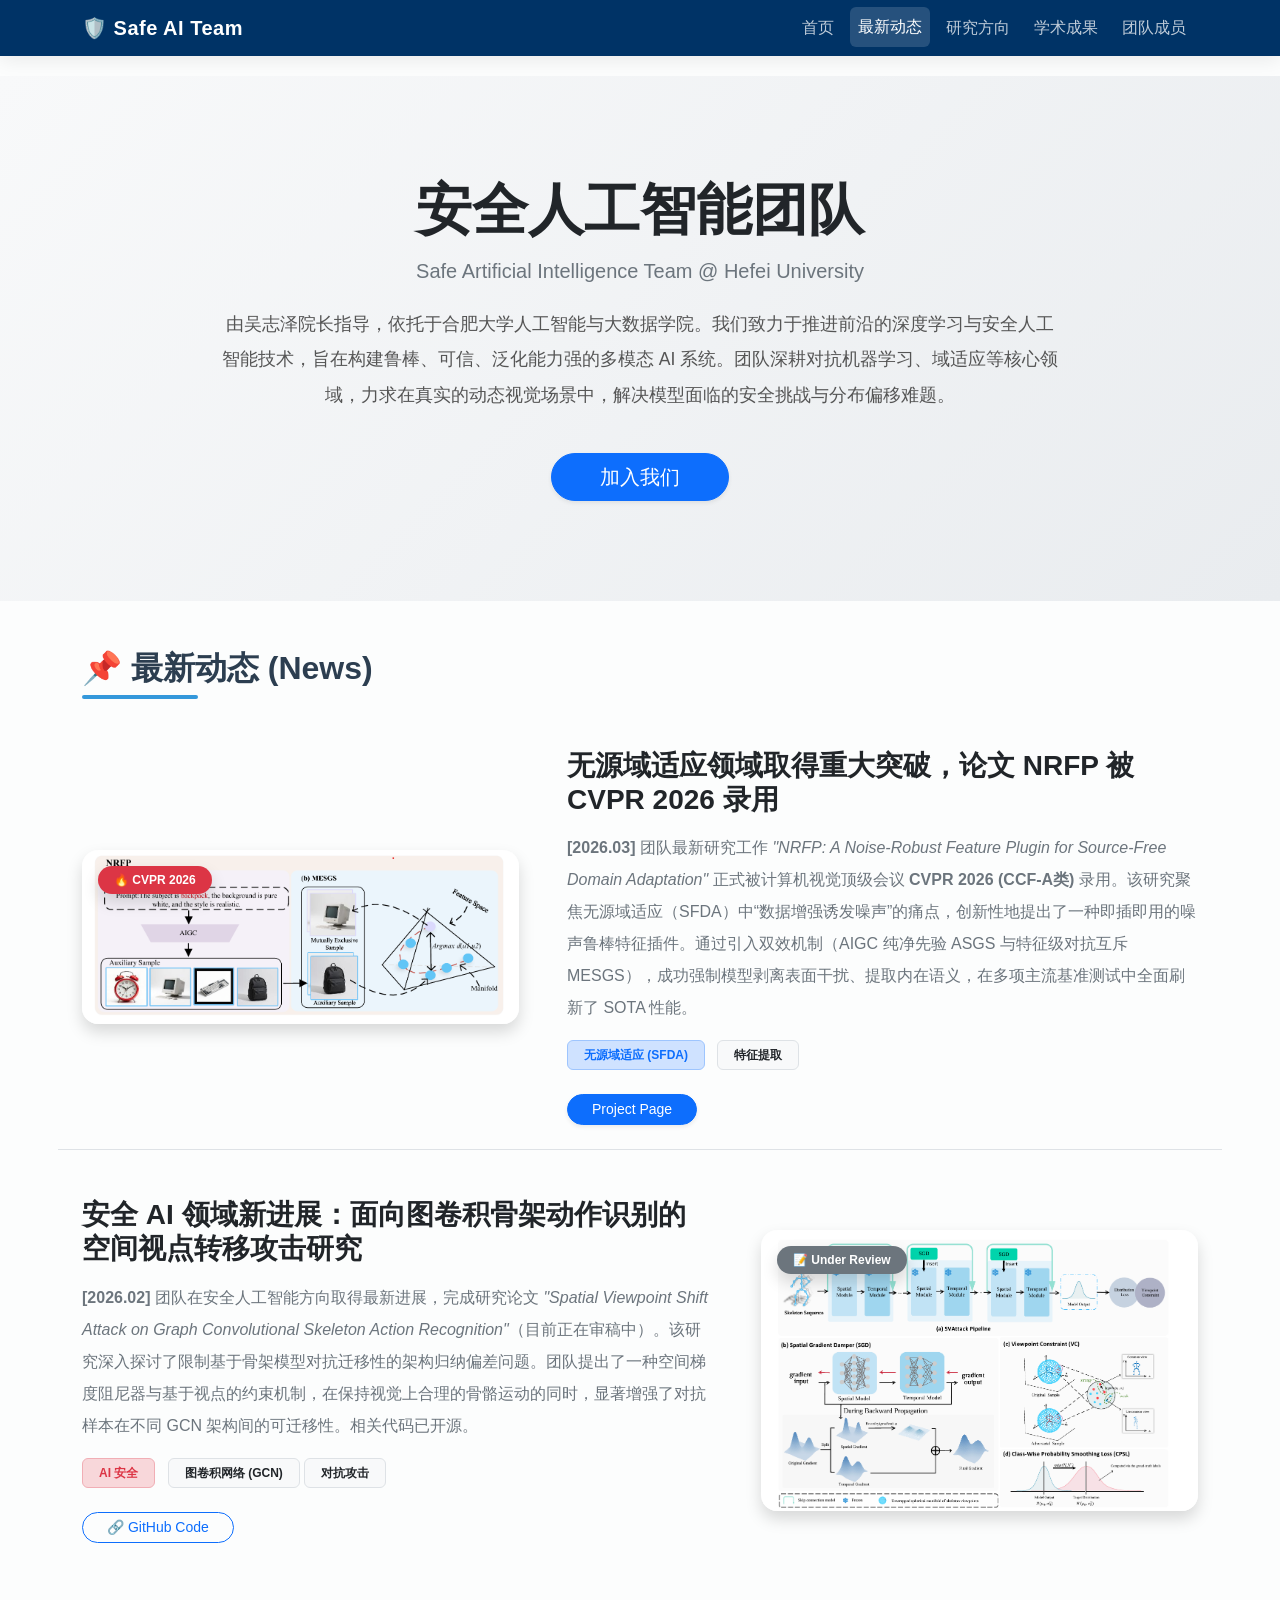
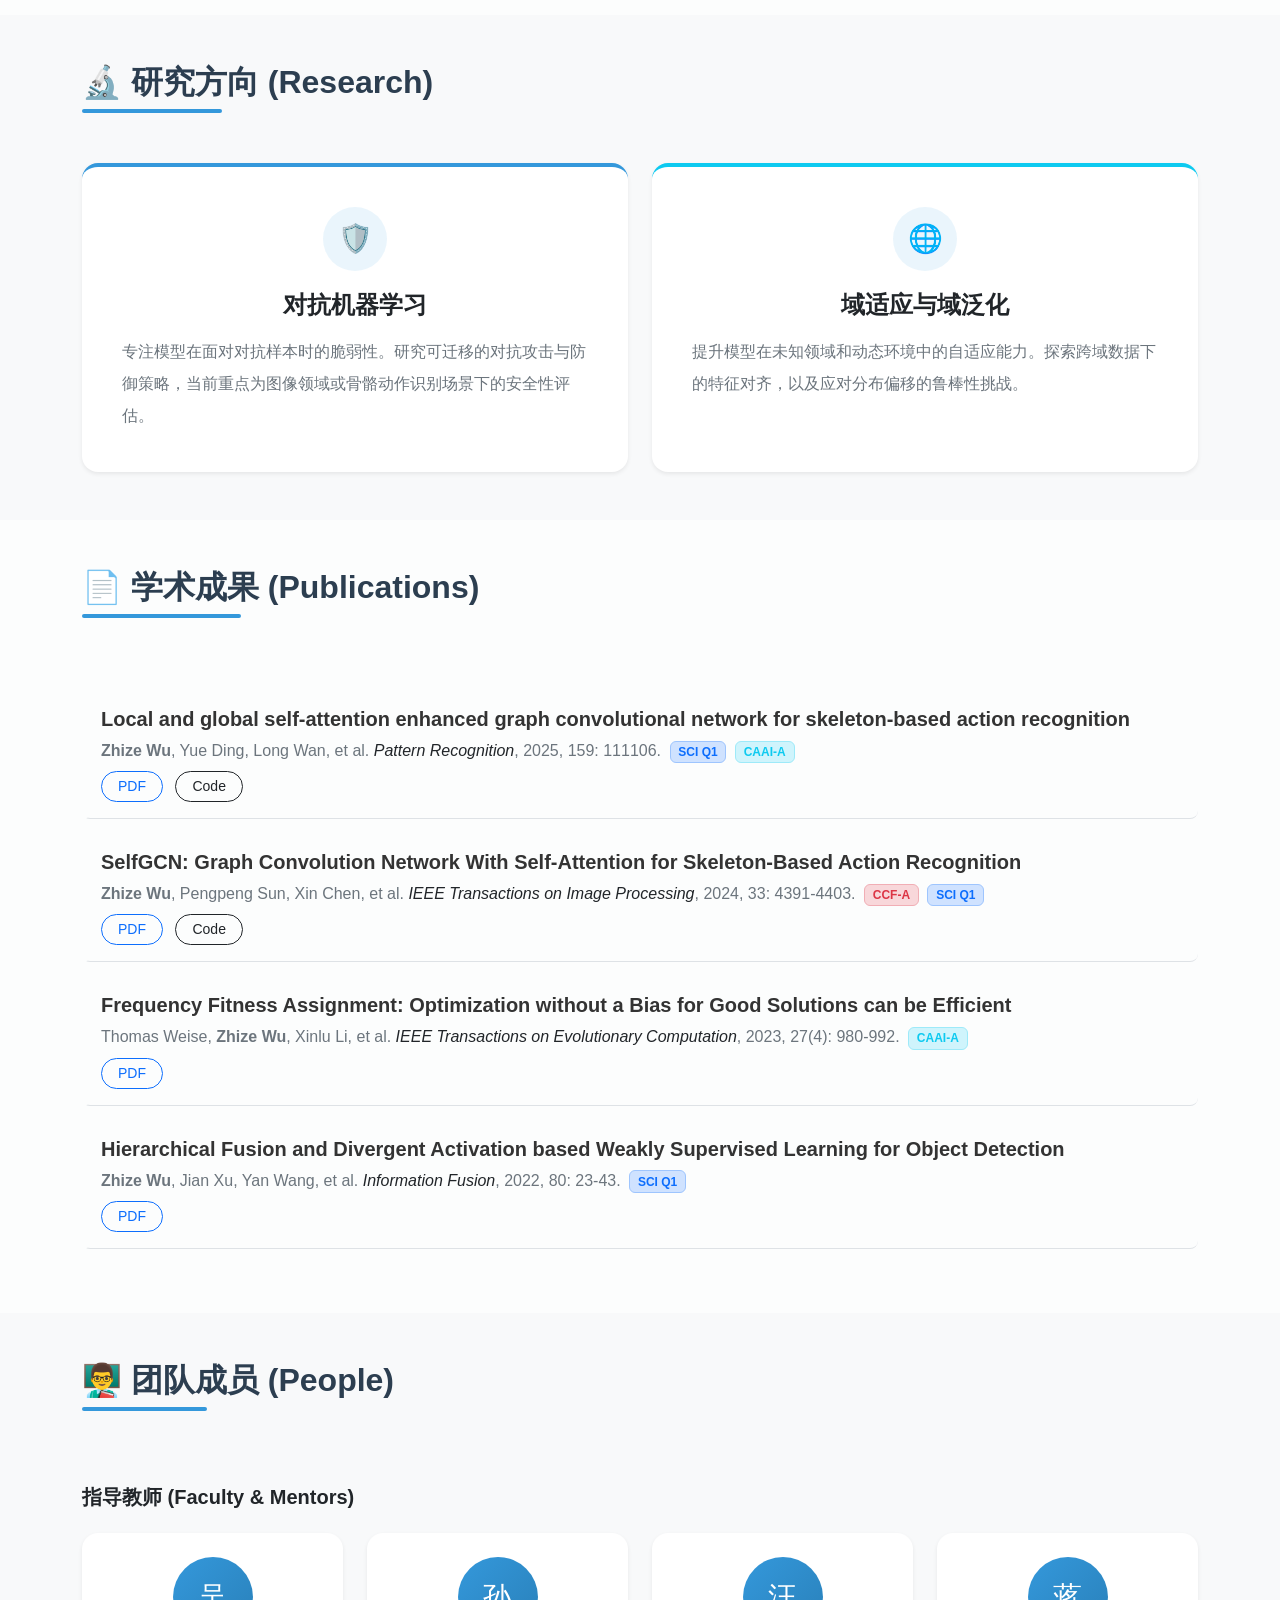
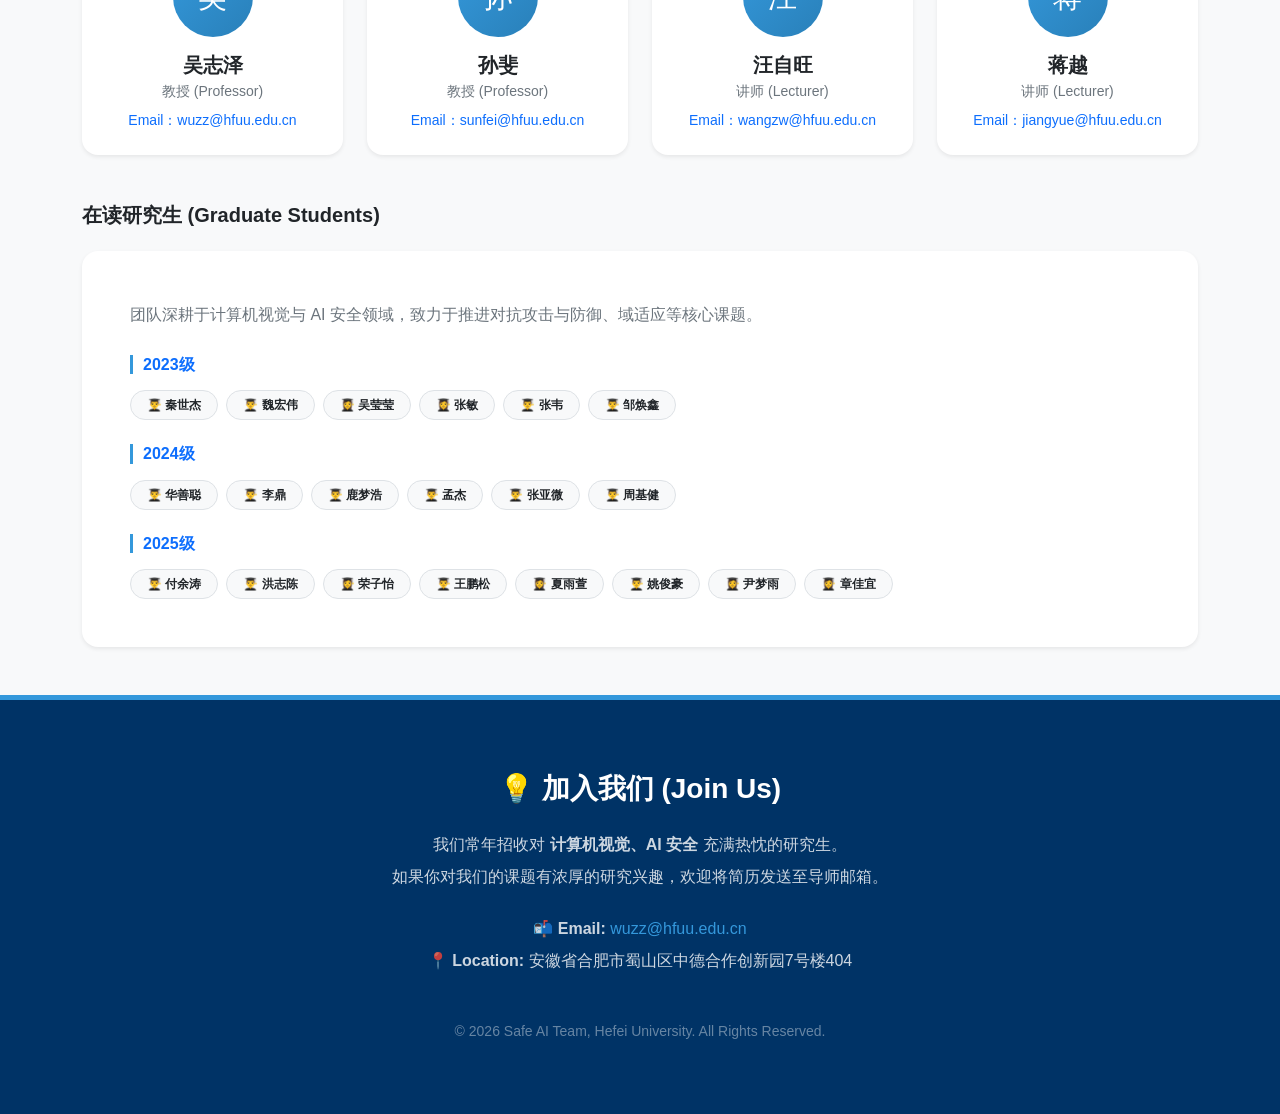
==== index.html @ c1af2c8a "Update index.html" ====
<!DOCTYPE html>
<html lang="zh-CN">
<head>
    <meta charset="UTF-8">
    <meta name="viewport" content="width=device-width, initial-scale=1.0, maximum-scale=1.0, user-scalable=no">
    <title>Safe AI Team | 安全人工智能团队</title>
    <link href="https://cdn.jsdelivr.net/npm/bootstrap@5.3.0/dist/css/bootstrap.min.css" rel="stylesheet">
    
    <style>
        /* 基础与平滑滚动 */
        html { scroll-behavior: smooth; }
        body {
            font-family: -apple-system, BlinkMacSystemFont, "Segoe UI", Roboto, "Helvetica Neue", Arial, sans-serif;
            color: #333;
            padding-top: 76px;
            background-color: #fcfdfd;
            overflow-x: hidden;
        }

        /* 统一学术蓝 */
        :root { --academic-blue: #003366; --accent-blue: #3498db; }

        /* 1. 丝滑导航栏 */
        .navbar {
            background-color: var(--academic-blue);
            box-shadow: 0 4px 20px rgba(0, 0, 0, 0.08);
            transition: all 0.4s ease;
        }
        .navbar-brand { font-weight: 700; letter-spacing: 0.5px; color: #fff !important; }
        .nav-link {
            color: rgba(255, 255, 255, 0.75) !important;
            font-weight: 500;
            margin: 0 4px;
            border-radius: 6px;
            transition: all 0.3s ease;
        }
        .nav-link:hover, .nav-link.active {
            color: #fff !important;
            background-color: rgba(255, 255, 255, 0.15);
            transform: translateY(-1px);
        }

        /* 2. 巨幕区 (Hero) - 增加微渐变 */
        .hero-section {
            background: linear-gradient(135deg, #f8f9fa 0%, #e9ecef 100%);
            padding: 100px 0;
            position: relative;
        }
        .hero-section p { font-size: 1.1rem; color: #555; }

        /* 3. 标题与通用修饰 */
        .section-title {
            font-weight: 700;
            color: #2c3e50;
            position: relative;
            padding-bottom: 12px;
            margin-bottom: 50px;
            display: inline-block;
        }
        .section-title::after {
            content: '';
            position: absolute;
            left: 0; bottom: 0;
            width: 40%; height: 4px;
            background-color: var(--accent-blue);
            border-radius: 2px;
        }

        /* 4. 卡片悬停特效 (玻璃拟物化阴影) */
        .card {
            border: none;
            border-radius: 16px;
            transition: all 0.4s cubic-bezier(0.165, 0.84, 0.44, 1);
            background: #fff;
        }
        .card:hover {
            transform: translateY(-8px);
            box-shadow: 0 20px 40px rgba(0, 0, 0, 0.08) !important;
        }
        .icon-box {
            width: 64px; height: 64px;
            background: rgba(52, 152, 219, 0.1);
            color: var(--accent-blue);
            border-radius: 50%;
            display: flex; align-items: center; justify-content: center;
            font-size: 28px;
            margin: 0 auto 20px;
        }

        /* 5. 论文列表交互 */
        .pub-item {
            padding: 15px;
            border-radius: 8px;
            border-left: 4px solid transparent;
            transition: all 0.3s ease;
        }
        .pub-item:hover {
            background-color: rgba(52, 152, 219, 0.04);
            border-left: 4px solid var(--accent-blue);
            box-shadow: 0 4px 12px rgba(0,0,0,0.02);
            transform: translateX(5px);
        }

        /* 6. 页脚优化 */
        footer {
            background-color: var(--academic-blue);
            color: rgba(255, 255, 255, 0.8);
            border-top: 5px solid var(--accent-blue);
        }
        footer a { color: var(--accent-blue); transition: color 0.3s; text-decoration: none; }
        footer a:hover { color: #fff; text-decoration: underline; }
        footer h3 { color: #fff; font-weight: 600; }

        /* 7. 🚀 进场浮现动画 (大厂高级感来源) */
        .reveal-up {
            opacity: 0;
            transform: translateY(40px);
            transition: opacity 0.8s ease-out, transform 0.8s ease-out;
        }
        .reveal-up.active {
            opacity: 1;
            transform: translateY(0);
        }

        /* 移动端特殊适配 */
        @media (max-width: 768px) {
            .hero-section { padding: 60px 0; }
            .hero-section p { width: 95% !important; text-align: left !important; }
            .pub-item:hover { transform: none; } /* 手机端取消平移以免误触 */
        }
    </style>
</head>
<body data-bs-spy="scroll" data-bs-target="#mainNav" data-bs-offset="90">

    <nav class="navbar navbar-expand-lg fixed-top navbar-dark" id="mainNav">
        <div class="container">
            <a class="navbar-brand" href="#page-top">🛡️ Safe AI Team</a>
            <button class="navbar-toggler border-0 shadow-none" type="button" data-bs-toggle="collapse" data-bs-target="#navbarResponsive">
                <span class="navbar-toggler-icon"></span>
            </button>
            <div class="collapse navbar-collapse" id="navbarResponsive">
                <ul class="navbar-nav ms-auto py-3 py-lg-0">
                    <li class="nav-item"><a class="nav-link" href="#page-top">首页</a></li>
                    <li class="nav-item"><a class="nav-link" href="#news">最新动态</a></li>
                    <li class="nav-item"><a class="nav-link" href="#research">研究方向</a></li>
                    <li class="nav-item"><a class="nav-link" href="#publications">学术成果</a></li>
                    <li class="nav-item"><a class="nav-link" href="#team">团队成员</a></li>
                </ul>
            </div>
        </div>
    </nav>

<header id="page-top" class="hero-section text-center reveal-up">
        <div class="container">
            <h1 class="display-4 fw-bold text-dark">安全人工智能团队</h1>
            <h2 class="h5 text-secondary mt-3 mb-4 fw-light">Safe Artificial Intelligence Team @ Hefei University</h2>
            <p class="w-75 mx-auto lh-lg text-start text-md-center">
                由吴志泽院长指导，依托于合肥大学人工智能与大数据学院。我们致力于推进前沿的深度学习与安全人工智能技术，旨在构建鲁棒、可信、泛化能力强的多模态 AI 系统。团队深耕对抗机器学习、域适应等核心领域，力求在真实的动态视觉场景中，解决模型面临的安全挑战与分布偏移难题。
            </p>
            <a href="#join" class="btn btn-primary btn-lg mt-4 shadow-sm px-5 rounded-pill">加入我们</a>
        </div>
    </header>

  <section id="news" class="container py-5 reveal-up">
        <h2 class="section-title">📌 最新动态 (News)</h2>
        
        <div class="row g-5 align-items-center mb-5 pb-4 border-bottom">
            <div class="col-md-5">
                <div class="position-relative">
                    <img src="assets/images/nrfp-framework.png" alt="NRFP Framework" class="img-fluid rounded-4 shadow">
                    <div class="position-absolute top-0 start-0 m-3">
                        <span class="badge bg-danger shadow px-3 py-2 rounded-pill">🔥 CVPR 2026</span>
                    </div>
                </div>
            </div>
            <div class="col-md-7">
                <h3 class="fw-bold text-dark mb-3">无源域适应领域取得重大突破，论文 NRFP 被 CVPR 2026 录用</h3>
                <p class="text-secondary lh-lg text-start">
                    <strong>[2026.03]</strong> 团队最新研究工作 <i>"NRFP: A Noise-Robust Feature Plugin for Source-Free Domain Adaptation"</i> 正式被计算机视觉顶级会议 <strong>CVPR 2026 (CCF-A类)</strong> 录用。该研究聚焦无源域适应（SFDA）中“数据增强诱发噪声”的痛点，创新性地提出了一种即插即用的噪声鲁棒特征插件。通过引入双效机制（AIGC 纯净先验 ASGS 与特征级对抗互斥 MESGS），成功强制模型剥离表面干扰、提取内在语义，在多项主流基准测试中全面刷新了 SOTA 性能。
                </p>
                <div class="mt-3">
                    <span class="badge bg-primary-subtle text-primary border border-primary-subtle p-2 px-3 me-2">无源域适应 (SFDA)</span>
                    <span class="badge bg-light text-dark border p-2 px-3">特征提取</span>
                </div>
                <div class="mt-4">
                    <a href="#" class="btn btn-sm btn-primary rounded-pill px-4 me-2 shadow-sm">Project Page</a>
                </div>
            </div>
        </div>

        <div class="row g-5 align-items-center flex-md-row-reverse mb-4">
            <div class="col-md-5">
                <div class="position-relative">
                    <img src="assets/images/skeleton-attack.png" alt="SVAttack Framework" class="img-fluid rounded-4 shadow">
                    <div class="position-absolute top-0 start-0 m-3">
                        <span class="badge bg-secondary shadow px-3 py-2 rounded-pill">📝 Under Review</span>
                    </div>
                </div>
            </div>
            <div class="col-md-7">
                <h3 class="fw-bold text-dark mb-3">安全 AI 领域新进展：面向图卷积骨架动作识别的空间视点转移攻击研究</h3>
                <p class="text-secondary lh-lg text-start">
                    <strong>[2026.02]</strong> 团队在安全人工智能方向取得最新进展，完成研究论文 <i>"Spatial Viewpoint Shift Attack on Graph Convolutional Skeleton Action Recognition"</i>（目前正在审稿中）。该研究深入探讨了限制基于骨架模型对抗迁移性的架构归纳偏差问题。团队提出了一种空间梯度阻尼器与基于视点的约束机制，在保持视觉上合理的骨骼运动的同时，显著增强了对抗样本在不同 GCN 架构间的可迁移性。相关代码已开源。
                </p>
                <div class="mt-3">
                    <span class="badge bg-danger-subtle text-danger border border-danger-subtle p-2 px-3 me-2">AI 安全</span>
                    <span class="badge bg-light text-dark border p-2 px-3">图卷积网络 (GCN)</span>
                    <span class="badge bg-light text-dark border p-2 px-3">对抗攻击</span>
                </div>
                <div class="mt-4">
                    <a href="https://github.com/MilkyWay123123/SVAttack" target="_blank" class="btn btn-sm btn-outline-primary rounded-pill px-4">🔗 GitHub Code</a>
                </div>
            </div>
        </div>
    </section>
    </section>

    <section id="research" class="py-5 bg-light">
        <div class="container reveal-up">
            <h2 class="section-title">🔬 研究方向 (Research)</h2>
            <div class="row g-4 justify-content-center">
                <div class="col-md-6">
                    <div class="card p-4 h-100 shadow-sm" style="border-top: 4px solid #3498db;">
                        <div class="card-body text-center">
                            <div class="icon-box">🛡️</div>
                            <h4 class="card-title fw-bold text-dark mb-3">对抗机器学习</h4>
                            <p class="card-text text-secondary lh-lg text-start">
                                专注模型在面对对抗样本时的脆弱性。研究可迁移的对抗攻击与防御策略，当前重点为图像领域或骨骼动作识别场景下的安全性评估。
                            </p>
                        </div>
                    </div>
                </div>
                <div class="col-md-6">
                    <div class="card p-4 h-100 shadow-sm" style="border-top: 4px solid #0dcaf0;">
                        <div class="card-body text-center">
                            <div class="icon-box">🌐</div>
                            <h4 class="card-title fw-bold text-dark mb-3">域适应与域泛化</h4>
                            <p class="card-text text-secondary lh-lg text-start">
                                提升模型在未知领域和动态环境中的自适应能力。探索跨域数据下的特征对齐，以及应对分布偏移的鲁棒性挑战。
                            </p>
                        </div>
                    </div>
                </div>
            </div>
        </div>
    </section>

    <section id="publications" class="container py-5 reveal-up">
        <h2 class="section-title">📄 学术成果 (Publications)</h2>
        <div class="mt-4 publication-list">
            
            <div class="pub-item mb-3 border-bottom pb-3">
                <h5 class="fw-bold mb-2">Local and global self-attention enhanced graph convolutional network for skeleton-based action recognition</h5>
                <p class="mb-2 text-secondary">
                    <strong>Zhize Wu</strong>, Yue Ding, Long Wan, et al. 
                    <span class="text-dark"><i>Pattern Recognition</i></span>, 2025, 159: 111106. 
                    <span class="badge bg-primary-subtle text-primary border border-primary-subtle ms-1">SCI Q1</span>
                    <span class="badge bg-info-subtle text-info border border-info-subtle ms-1">CAAI-A</span>
                </p>
                <div class="pub-links">
                    <a href="#" class="btn btn-sm btn-outline-primary rounded-pill px-3 py-1 me-2">PDF</a>
                    <a href="#" class="btn btn-sm btn-outline-dark rounded-pill px-3 py-1">Code</a>
                </div>
            </div>

            <div class="pub-item mb-3 border-bottom pb-3">
                <h5 class="fw-bold mb-2">SelfGCN: Graph Convolution Network With Self-Attention for Skeleton-Based Action Recognition</h5>
                <p class="mb-2 text-secondary">
                    <strong>Zhize Wu</strong>, Pengpeng Sun, Xin Chen, et al. 
                    <span class="text-dark"><i>IEEE Transactions on Image Processing</i></span>, 2024, 33: 4391-4403. 
                    <span class="badge bg-danger-subtle text-danger border border-danger-subtle ms-1">CCF-A</span>
                    <span class="badge bg-primary-subtle text-primary border border-primary-subtle ms-1">SCI Q1</span>
                </p>
                <div class="pub-links">
                    <a href="#" class="btn btn-sm btn-outline-primary rounded-pill px-3 py-1 me-2">PDF</a>
                    <a href="#" class="btn btn-sm btn-outline-dark rounded-pill px-3 py-1">Code</a>
                </div>
            </div>

            <div class="pub-item mb-3 border-bottom pb-3">
                <h5 class="fw-bold mb-2">Frequency Fitness Assignment: Optimization without a Bias for Good Solutions can be Efficient</h5>
                <p class="mb-2 text-secondary">
                    Thomas Weise, <strong>Zhize Wu</strong>, Xinlu Li, et al. 
                    <span class="text-dark"><i>IEEE Transactions on Evolutionary Computation</i></span>, 2023, 27(4): 980-992. 
                    <span class="badge bg-info-subtle text-info border border-info-subtle ms-1">CAAI-A</span>
                </p>
                <div class="pub-links">
                    <a href="#" class="btn btn-sm btn-outline-primary rounded-pill px-3 py-1">PDF</a>
                </div>
            </div>

             <div class="pub-item mb-3 border-bottom pb-3">
                <h5 class="fw-bold mb-2">Hierarchical Fusion and Divergent Activation based Weakly Supervised Learning for Object Detection</h5>
                <p class="mb-2 text-secondary">
                    <strong>Zhize Wu</strong>, Jian Xu, Yan Wang, et al. 
                    <span class="text-dark"><i>Information Fusion</i></span>, 2022, 80: 23-43. 
                    <span class="badge bg-primary-subtle text-primary border border-primary-subtle ms-1">SCI Q1</span>
                </p>
                <div class="pub-links">
                    <a href="#" class="btn btn-sm btn-outline-primary rounded-pill px-3 py-1">PDF</a>
                </div>
            </div>
            
        </div>
    </section>

    <section id="team" class="py-5 bg-light">
        <div class="container reveal-up">
            <h2 class="section-title">👨‍🏫 团队成员 (People)</h2>
            
            <h3 class="h5 mt-4 mb-4 fw-bold text-dark">指导教师 (Faculty & Mentors)</h3>
            <div class="row g-4">
                <div class="col-6 col-md-3">
                    <div class="card text-center p-4 shadow-sm border-0">
                        <div class="rounded-circle text-white d-flex align-items-center justify-content-center mx-auto mb-3" style="width: 80px; height: 80px; font-size: 1.8rem; background: linear-gradient(135deg, #3498db, #2980b9);">吴</div>
                        <h5 class="fw-bold mb-1">吴志泽</h5>
                        <p class="text-secondary small mb-2">教授 (Professor)</p>
                        <a href="mailto:wuzz@hfuu.edu.cn" class="text-decoration-none small">Email：wuzz@hfuu.edu.cn</a>
                    </div>
                </div>
                <div class="col-6 col-md-3">
                    <div class="card text-center p-4 shadow-sm border-0">
                        <div class="rounded-circle text-white d-flex align-items-center justify-content-center mx-auto mb-3" style="width: 80px; height: 80px; font-size: 1.8rem; background: linear-gradient(135deg, #3498db, #2980b9);">孙</div>
                        <h5 class="fw-bold mb-1">孙斐</h5>
                        <p class="text-secondary small mb-2">教授 (Professor)</p>
                        <a href="mailto:sunfei@hfuu.edu.cn" class="text-decoration-none small">Email：sunfei@hfuu.edu.cn</a>
                    </div>
                </div>
                <div class="col-6 col-md-3">
                    <div class="card text-center p-4 shadow-sm border-0">
                        <div class="rounded-circle text-white d-flex align-items-center justify-content-center mx-auto mb-3" style="width: 80px; height: 80px; font-size: 1.8rem; background: linear-gradient(135deg, #3498db, #2980b9);">汪</div>
                        <h5 class="fw-bold mb-1">汪自旺</h5>
                        <p class="text-secondary small mb-2">讲师 (Lecturer)</p>
                        <a href="mailto:wangzw@hfuu.edu.cn" class="text-decoration-none small">Email：wangzw@hfuu.edu.cn</a>
                    </div>
                </div>
                <div class="col-6 col-md-3">
                    <div class="card text-center p-4 shadow-sm border-0">
                        <div class="rounded-circle text-white d-flex align-items-center justify-content-center mx-auto mb-3" style="width: 80px; height: 80px; font-size: 1.8rem; background: linear-gradient(135deg, #3498db, #2980b9);">蒋</div>
                        <h5 class="fw-bold mb-1">蒋越</h5>
                        <p class="text-secondary small mb-2">讲师 (Lecturer)</p>
                        <a href="mailto:jiangyue@hfuu.edu.cn" class="text-decoration-none small">Email：jiangyue@hfuu.edu.cn</a>
                    </div>
                </div>
            </div>

            <h3 class="h5 mt-5 mb-4 fw-bold text-dark">在读研究生 (Graduate Students)</h3>
            <div class="card shadow-sm border-0 p-4 p-md-5">
                <p class="text-secondary mb-4 lh-lg">团队深耕于计算机视觉与 AI 安全领域，致力于推进对抗攻击与防御、域适应等核心课题。</p>
                
                <h6 class="text-primary fw-bold mb-3" style="border-left: 3px solid #3498db; padding-left: 10px;">2023级</h6>
                <div class="d-flex flex-wrap gap-2 mb-4">
                    <span class="badge bg-light text-dark border px-3 py-2 rounded-pill">👨‍🎓 秦世杰</span>
                    <span class="badge bg-light text-dark border px-3 py-2 rounded-pill">👨‍🎓 魏宏伟</span>
                    <span class="badge bg-light text-dark border px-3 py-2 rounded-pill">👩‍🎓 吴莹莹</span>
                    <span class="badge bg-light text-dark border px-3 py-2 rounded-pill">👩‍🎓 张敏</span>
                    <span class="badge bg-light text-dark border px-3 py-2 rounded-pill">👨‍🎓 张韦</span>
                    <span class="badge bg-light text-dark border px-3 py-2 rounded-pill">👨‍🎓 邹焕鑫</span>
                </div>

                <h6 class="text-primary fw-bold mb-3" style="border-left: 3px solid #3498db; padding-left: 10px;">2024级</h6>
                <div class="d-flex flex-wrap gap-2 mb-4">
                    <span class="badge bg-light text-dark border px-3 py-2 rounded-pill">👨‍🎓 华善聪</span>
                    <span class="badge bg-light text-dark border px-3 py-2 rounded-pill">👨‍🎓 李鼎</span>
                    <span class="badge bg-light text-dark border px-3 py-2 rounded-pill">👨‍🎓 鹿梦浩</span>
                    <span class="badge bg-light text-dark border px-3 py-2 rounded-pill">👨‍🎓 孟杰</span>
                    <span class="badge bg-light text-dark border px-3 py-2 rounded-pill">👨‍🎓 张亚微</span>
                    <span class="badge bg-light text-dark border px-3 py-2 rounded-pill">👨‍🎓 周基健</span>
                </div>

                <h6 class="text-primary fw-bold mb-3" style="border-left: 3px solid #3498db; padding-left: 10px;">2025级</h6>
                <div class="d-flex flex-wrap gap-2">
                    <span class="badge bg-light text-dark border px-3 py-2 rounded-pill">👨‍🎓 付余涛</span>
                    <span class="badge bg-light text-dark border px-3 py-2 rounded-pill">👨‍🎓 洪志陈</span>
                    <span class="badge bg-light text-dark border px-3 py-2 rounded-pill">👩‍🎓 荣子怡</span>
                    <span class="badge bg-light text-dark border px-3 py-2 rounded-pill">👨‍🎓 王鹏松</span>
                    <span class="badge bg-light text-dark border px-3 py-2 rounded-pill">👩‍🎓 夏雨萱</span>
                    <span class="badge bg-light text-dark border px-3 py-2 rounded-pill">👨‍🎓 姚俊豪</span>
                    <span class="badge bg-light text-dark border px-3 py-2 rounded-pill">👩‍🎓 尹梦雨</span>
                    <span class="badge bg-light text-dark border px-3 py-2 rounded-pill">👩‍🎓 章佳宜</span>
                </div>
            </div>
        </div>
    </section>

    <footer id="join" class="text-center py-5 reveal-up">
        <div class="container py-4">
            <h3 class="mb-4">💡 加入我们 (Join Us)</h3>
            <p class="col-md-8 mx-auto mb-4 lh-lg">
                我们常年招收对 <strong>计算机视觉、AI 安全</strong> 充满热忱的研究生。<br>
                如果你对我们的课题有浓厚的研究兴趣，欢迎将简历发送至导师邮箱。
            </p>
            <div class="mt-4 mb-5">
                <p class="mb-2"><strong>📬 Email:</strong> <a href="mailto:wuzz@hfuu.edu.cn">wuzz@hfuu.edu.cn</a></p>
                <p class="mb-0"><strong>📍 Location:</strong> 安徽省合肥市蜀山区中德合作创新园7号楼404</p>
            </div>
            <p class="small mb-0 opacity-50">&copy; 2026 Safe AI Team, Hefei University. All Rights Reserved.</p>
        </div>
    </footer>

    <script src="https://cdn.jsdelivr.net/npm/bootstrap@5.3.0/dist/js/bootstrap.bundle.min.js"></script>

    <script>
        document.addEventListener("DOMContentLoaded", function() {
            // 1. 移动端：点击菜单项后自动收起
            const navLinks = document.querySelectorAll('.nav-link');
            const menuToggle = document.getElementById('navbarResponsive');
            const bsCollapse = new bootstrap.Collapse(menuToggle, {toggle: false});
            
            navLinks.forEach(link => {
                link.addEventListener('click', () => {
                    if (menuToggle.classList.contains('show')) {
                        bsCollapse.toggle();
                    }
                });
            });

            // 2. 丝滑滚动监听与激活
            const sections = document.querySelectorAll('section, header');
            const navBarHeight = 76;
            
            window.addEventListener('scroll', () => {
                let current = '';
                sections.forEach(section => {
                    const sectionTop = section.offsetTop;
                    if (window.scrollY >= (sectionTop - navBarHeight - 100)) {
                        current = section.getAttribute('id');
                    }
                });

                navLinks.forEach(link => {
                    link.classList.remove('active');
                    if (link.getAttribute('href') === `#${current}`) {
                        link.classList.add('active');
                    }
                });
            });

            // 3. 进场动画 (Scroll Reveal)
            const revealElements = document.querySelectorAll('.reveal-up');
            const revealObserver = new IntersectionObserver((entries, observer) => {
                entries.forEach(entry => {
                    if (entry.isIntersecting) {
                        entry.target.classList.add('active');
                        observer.unobserve(entry.target); // 动画只执行一次
                    }
                });
            }, { rootMargin: "0px 0px -50px 0px" });

            revealElements.forEach(el => revealObserver.observe(el));
        });
    </script>
</body>
</html>
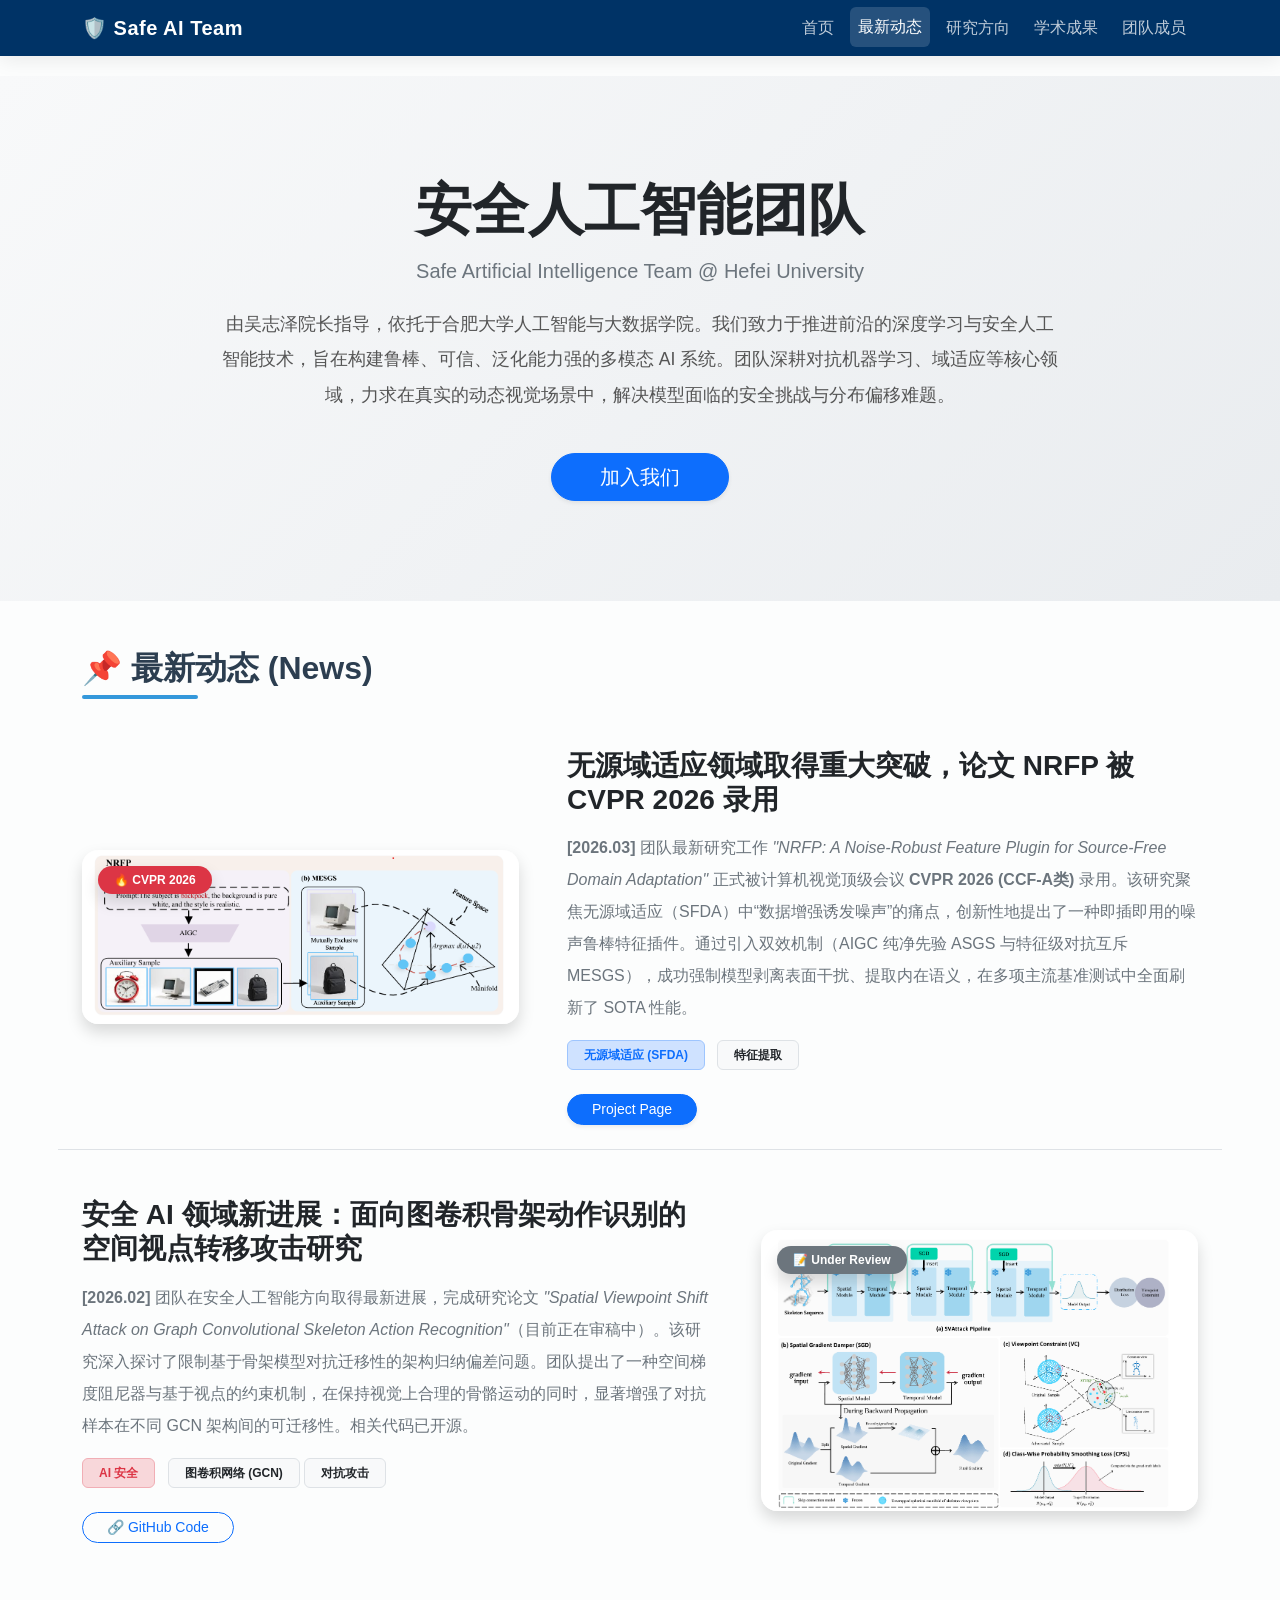
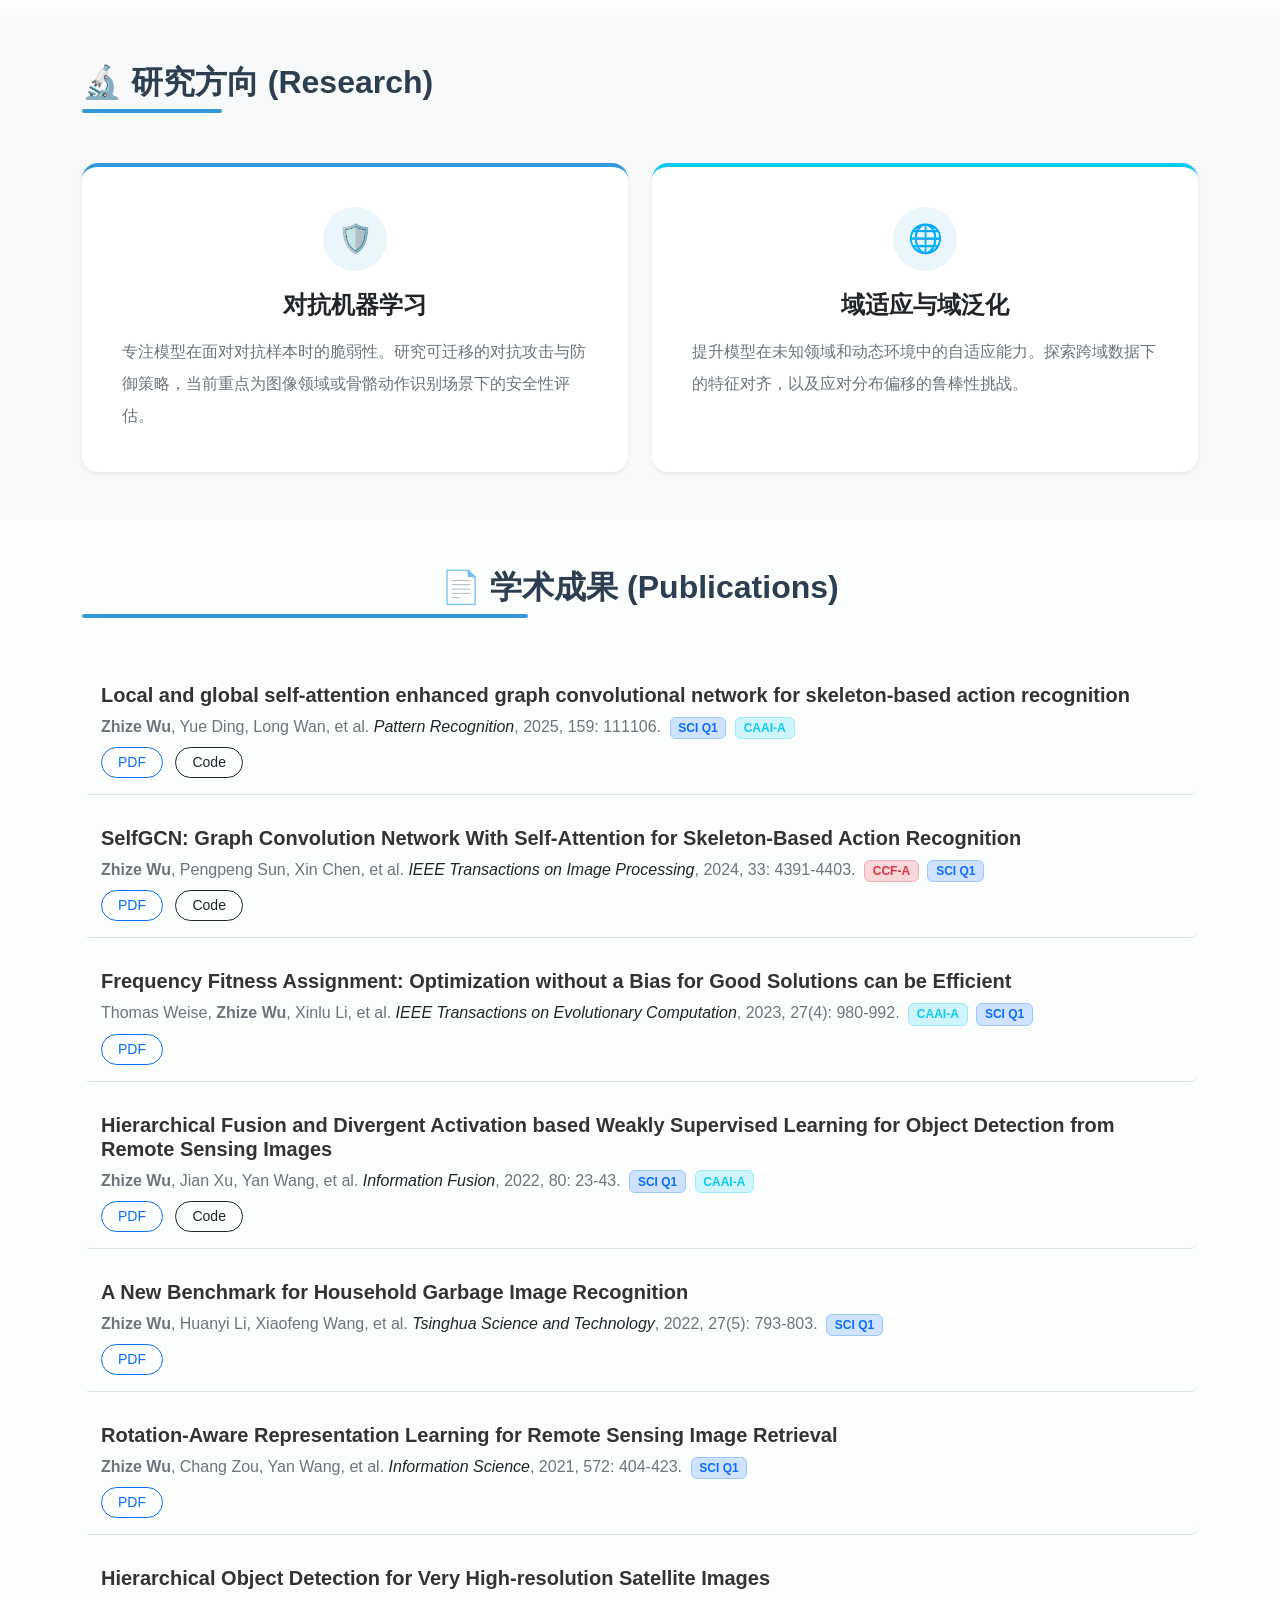
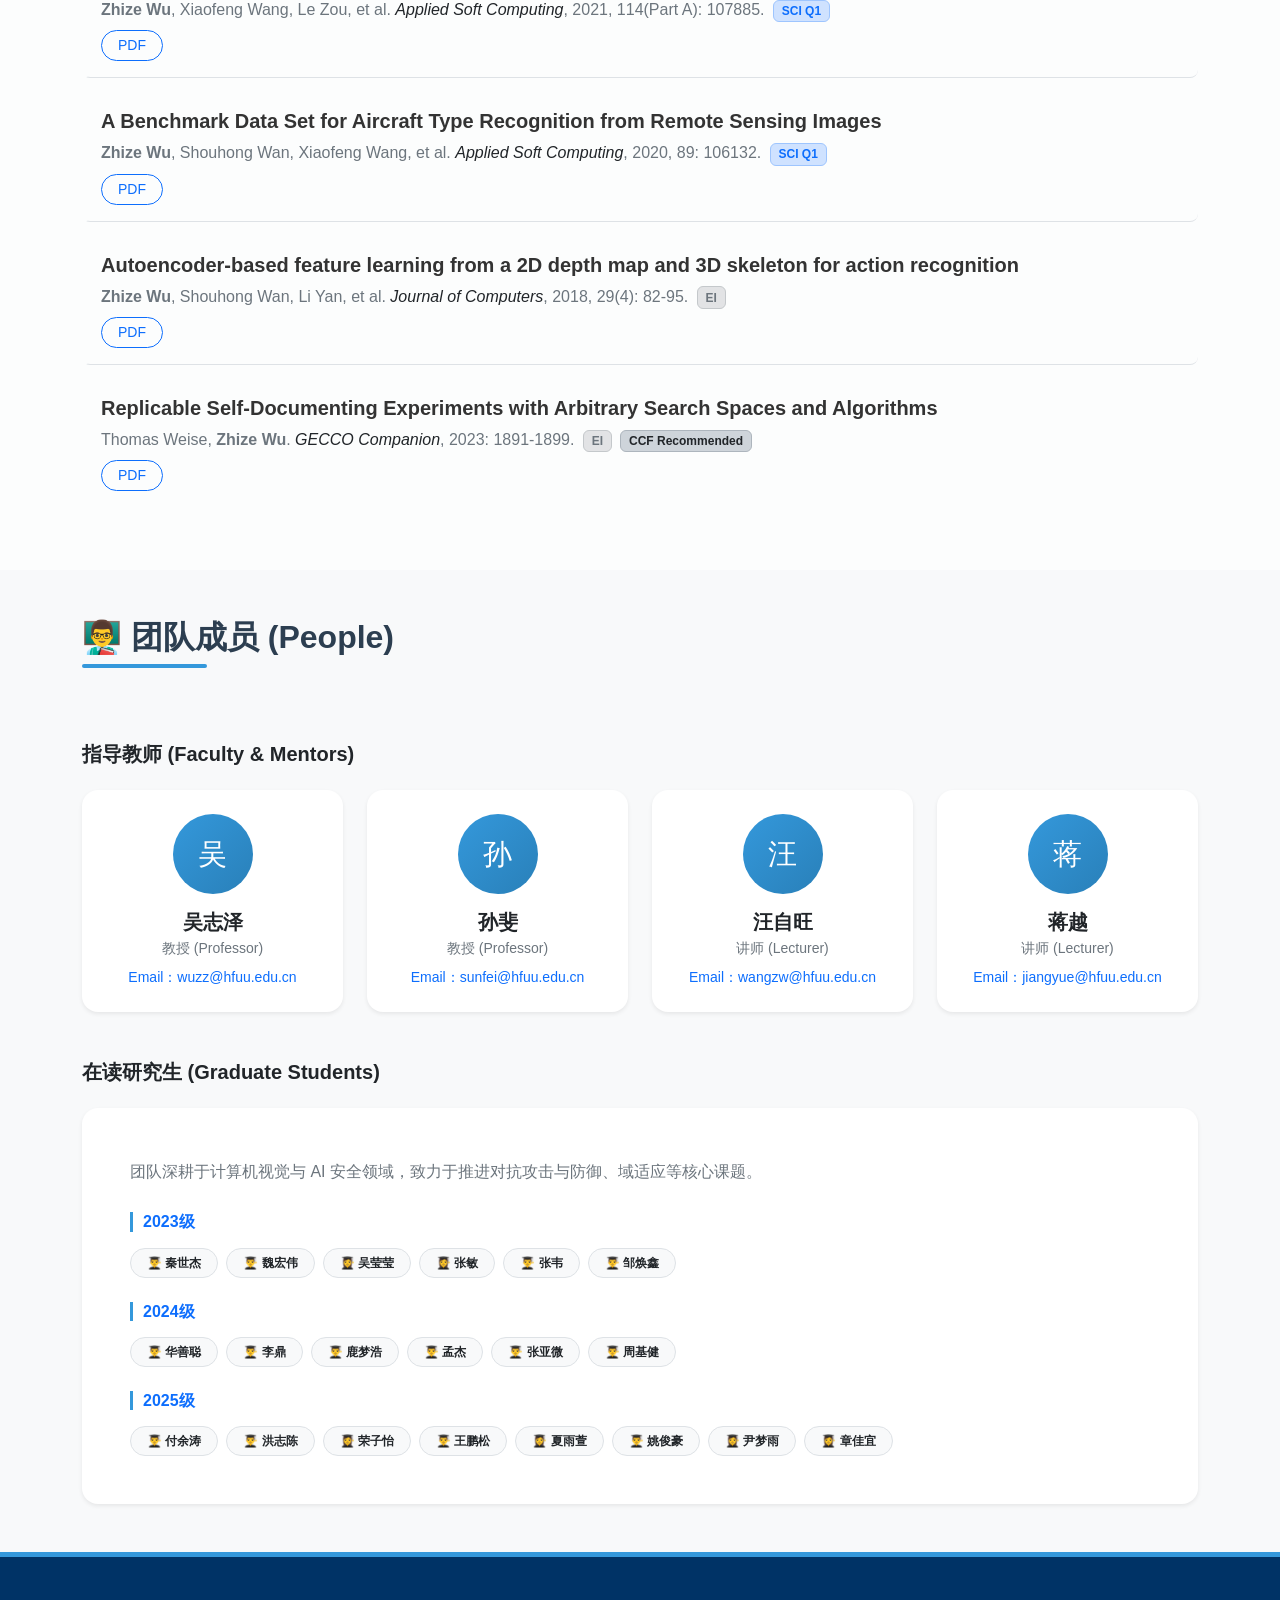
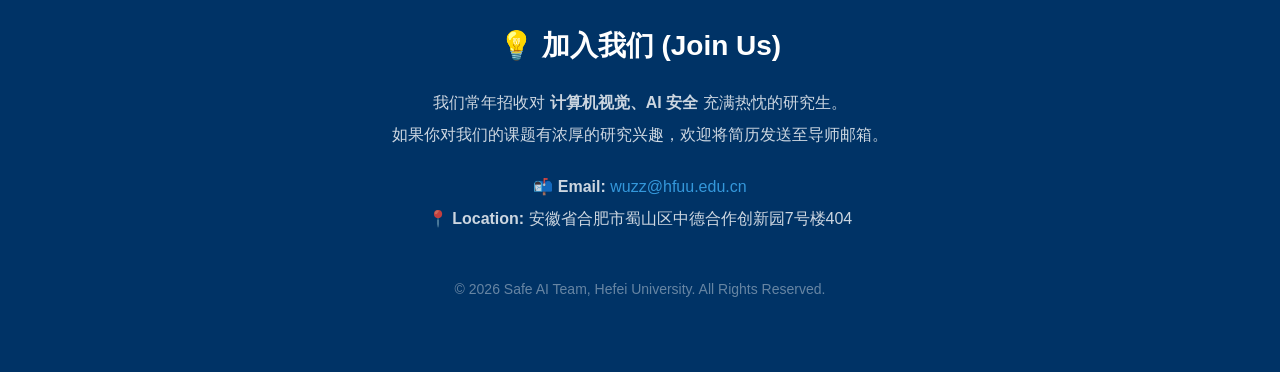
==== commit f13ae55d: "Update index.html" ====
--- a/index.html
+++ b/index.html
@@ -245,8 +245,8 @@
         </div>
     </section>
 
-    <section id="publications" class="container py-5 reveal-up">
-        <h2 class="section-title">📄 学术成果 (Publications)</h2>
+  <section id="publications" class="container py-5 reveal-up">
+        <h2 class="section-title text-center d-block mx-auto">📄 学术成果 (Publications)</h2>
         <div class="mt-4 publication-list">
             
             <div class="pub-item mb-3 border-bottom pb-3">
@@ -283,21 +283,97 @@
                     Thomas Weise, <strong>Zhize Wu</strong>, Xinlu Li, et al. 
                     <span class="text-dark"><i>IEEE Transactions on Evolutionary Computation</i></span>, 2023, 27(4): 980-992. 
                     <span class="badge bg-info-subtle text-info border border-info-subtle ms-1">CAAI-A</span>
-                </p>
-                <div class="pub-links">
-                    <a href="#" class="btn btn-sm btn-outline-primary rounded-pill px-3 py-1">PDF</a>
+                    <span class="badge bg-primary-subtle text-primary border border-primary-subtle ms-1">SCI Q1</span>
+                </p>
+                <div class="pub-links">
+                    <a href="#" class="btn btn-sm btn-outline-primary rounded-pill px-3 py-1 me-2">PDF</a>
                 </div>
             </div>
 
              <div class="pub-item mb-3 border-bottom pb-3">
-                <h5 class="fw-bold mb-2">Hierarchical Fusion and Divergent Activation based Weakly Supervised Learning for Object Detection</h5>
+                <h5 class="fw-bold mb-2">Hierarchical Fusion and Divergent Activation based Weakly Supervised Learning for Object Detection from Remote Sensing Images</h5>
                 <p class="mb-2 text-secondary">
                     <strong>Zhize Wu</strong>, Jian Xu, Yan Wang, et al. 
                     <span class="text-dark"><i>Information Fusion</i></span>, 2022, 80: 23-43. 
                     <span class="badge bg-primary-subtle text-primary border border-primary-subtle ms-1">SCI Q1</span>
-                </p>
-                <div class="pub-links">
-                    <a href="#" class="btn btn-sm btn-outline-primary rounded-pill px-3 py-1">PDF</a>
+                    <span class="badge bg-info-subtle text-info border border-info-subtle ms-1">CAAI-A</span>
+                </p>
+                <div class="pub-links">
+                    <a href="#" class="btn btn-sm btn-outline-primary rounded-pill px-3 py-1 me-2">PDF</a>
+                    <a href="#" class="btn btn-sm btn-outline-dark rounded-pill px-3 py-1">Code</a>
+                </div>
+            </div>
+
+            <div class="pub-item mb-3 border-bottom pb-3">
+                <h5 class="fw-bold mb-2">A New Benchmark for Household Garbage Image Recognition</h5>
+                <p class="mb-2 text-secondary">
+                    <strong>Zhize Wu</strong>, Huanyi Li, Xiaofeng Wang, et al. 
+                    <span class="text-dark"><i>Tsinghua Science and Technology</i></span>, 2022, 27(5): 793-803. 
+                    <span class="badge bg-primary-subtle text-primary border border-primary-subtle ms-1">SCI Q1</span>
+                </p>
+                <div class="pub-links">
+                    <a href="#" class="btn btn-sm btn-outline-primary rounded-pill px-3 py-1 me-2">PDF</a>
+                </div>
+            </div>
+
+            <div class="pub-item mb-3 border-bottom pb-3">
+                <h5 class="fw-bold mb-2">Rotation-Aware Representation Learning for Remote Sensing Image Retrieval</h5>
+                <p class="mb-2 text-secondary">
+                    <strong>Zhize Wu</strong>, Chang Zou, Yan Wang, et al. 
+                    <span class="text-dark"><i>Information Science</i></span>, 2021, 572: 404-423. 
+                    <span class="badge bg-primary-subtle text-primary border border-primary-subtle ms-1">SCI Q1</span>
+                </p>
+                <div class="pub-links">
+                    <a href="#" class="btn btn-sm btn-outline-primary rounded-pill px-3 py-1 me-2">PDF</a>
+                </div>
+            </div>
+
+            <div class="pub-item mb-3 border-bottom pb-3">
+                <h5 class="fw-bold mb-2">Hierarchical Object Detection for Very High-resolution Satellite Images</h5>
+                <p class="mb-2 text-secondary">
+                    <strong>Zhize Wu</strong>, Xiaofeng Wang, Le Zou, et al. 
+                    <span class="text-dark"><i>Applied Soft Computing</i></span>, 2021, 114(Part A): 107885. 
+                    <span class="badge bg-primary-subtle text-primary border border-primary-subtle ms-1">SCI Q1</span>
+                </p>
+                <div class="pub-links">
+                    <a href="#" class="btn btn-sm btn-outline-primary rounded-pill px-3 py-1 me-2">PDF</a>
+                </div>
+            </div>
+
+            <div class="pub-item mb-3 border-bottom pb-3">
+                <h5 class="fw-bold mb-2">A Benchmark Data Set for Aircraft Type Recognition from Remote Sensing Images</h5>
+                <p class="mb-2 text-secondary">
+                    <strong>Zhize Wu</strong>, Shouhong Wan, Xiaofeng Wang, et al. 
+                    <span class="text-dark"><i>Applied Soft Computing</i></span>, 2020, 89: 106132. 
+                    <span class="badge bg-primary-subtle text-primary border border-primary-subtle ms-1">SCI Q1</span>
+                </p>
+                <div class="pub-links">
+                    <a href="#" class="btn btn-sm btn-outline-primary rounded-pill px-3 py-1 me-2">PDF</a>
+                </div>
+            </div>
+
+            <div class="pub-item mb-3 border-bottom pb-3">
+                <h5 class="fw-bold mb-2">Autoencoder-based feature learning from a 2D depth map and 3D skeleton for action recognition</h5>
+                <p class="mb-2 text-secondary">
+                    <strong>Zhize Wu</strong>, Shouhong Wan, Li Yan, et al. 
+                    <span class="text-dark"><i>Journal of Computers</i></span>, 2018, 29(4): 82-95. 
+                    <span class="badge bg-secondary-subtle text-secondary border border-secondary-subtle ms-1">EI</span>
+                </p>
+                <div class="pub-links">
+                    <a href="#" class="btn btn-sm btn-outline-primary rounded-pill px-3 py-1 me-2">PDF</a>
+                </div>
+            </div>
+
+            <div class="pub-item mb-3">
+                <h5 class="fw-bold mb-2">Replicable Self-Documenting Experiments with Arbitrary Search Spaces and Algorithms</h5>
+                <p class="mb-2 text-secondary">
+                    Thomas Weise, <strong>Zhize Wu</strong>. 
+                    <span class="text-dark"><i>GECCO Companion</i></span>, 2023: 1891-1899. 
+                    <span class="badge bg-secondary-subtle text-secondary border border-secondary-subtle ms-1">EI</span>
+                    <span class="badge bg-dark-subtle text-dark border border-dark-subtle ms-1">CCF Recommended</span>
+                </p>
+                <div class="pub-links">
+                    <a href="#" class="btn btn-sm btn-outline-primary rounded-pill px-3 py-1 me-2">PDF</a>
                 </div>
             </div>
             
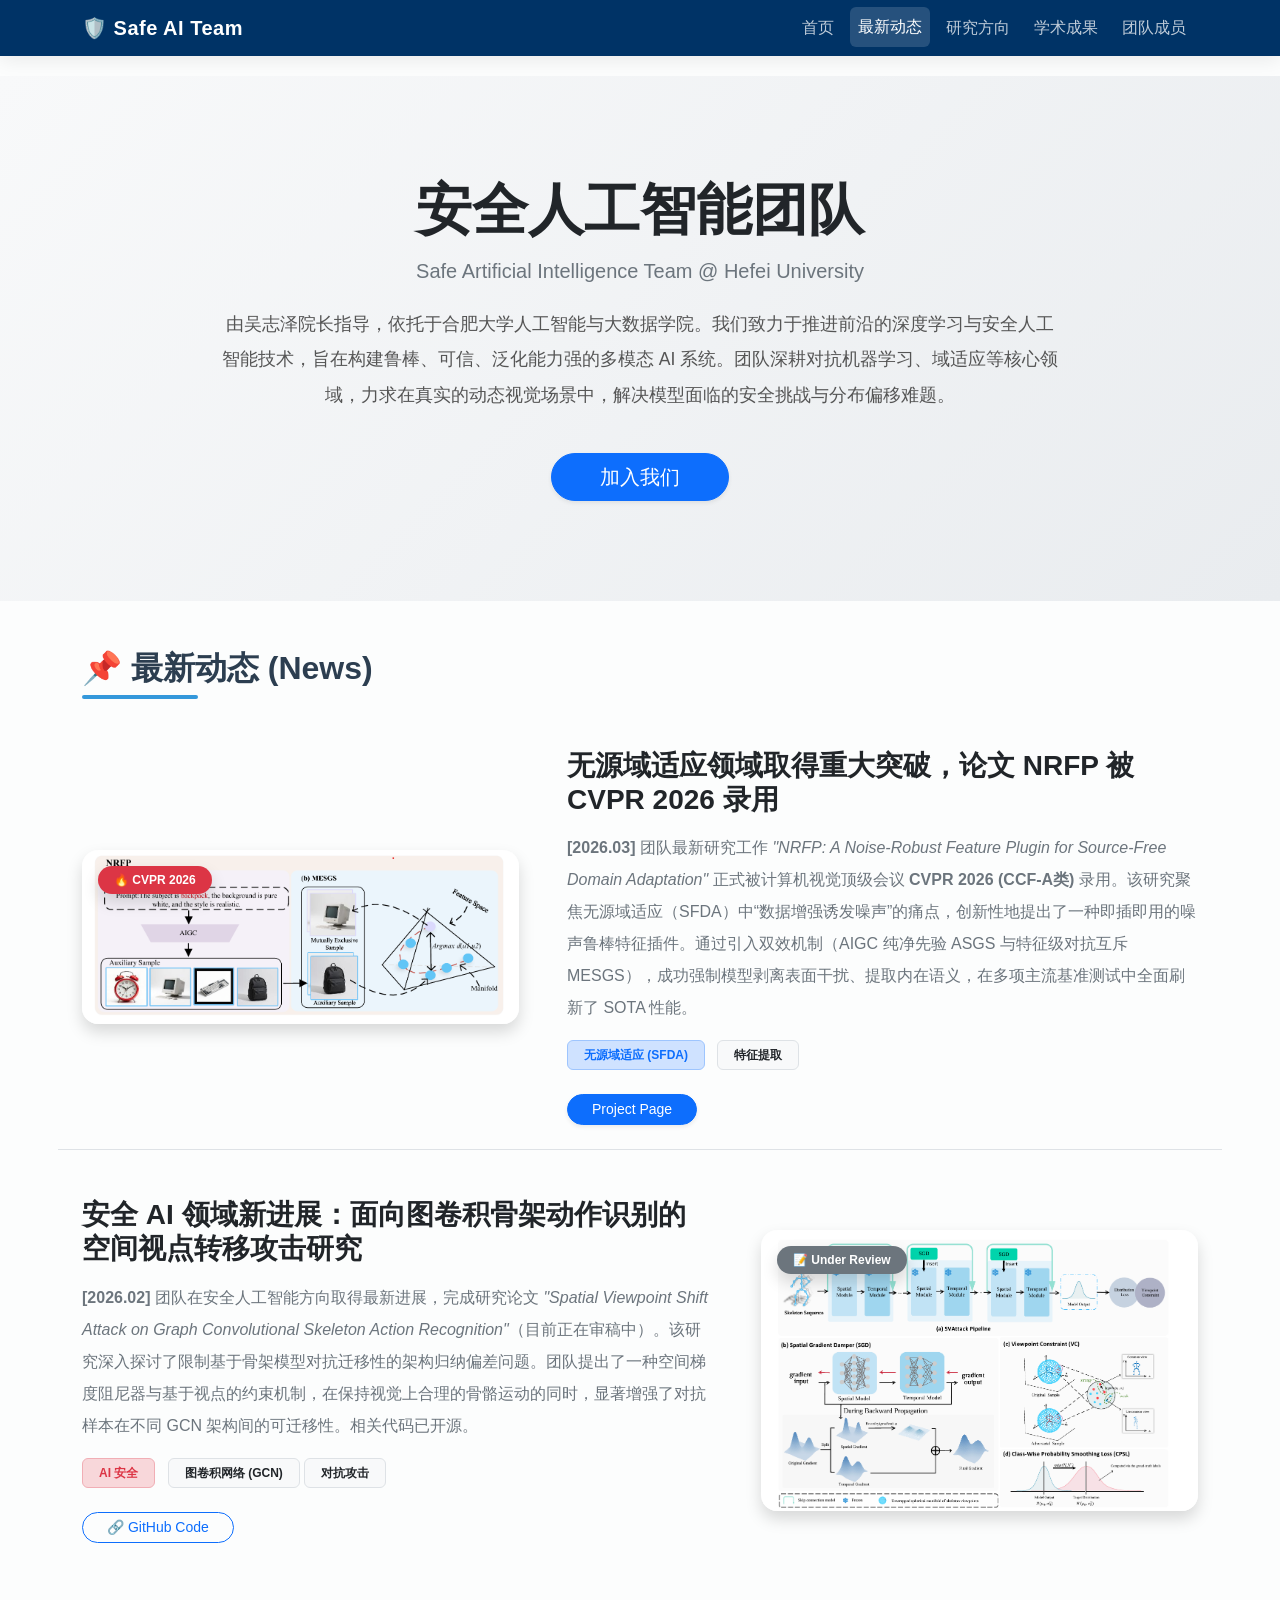
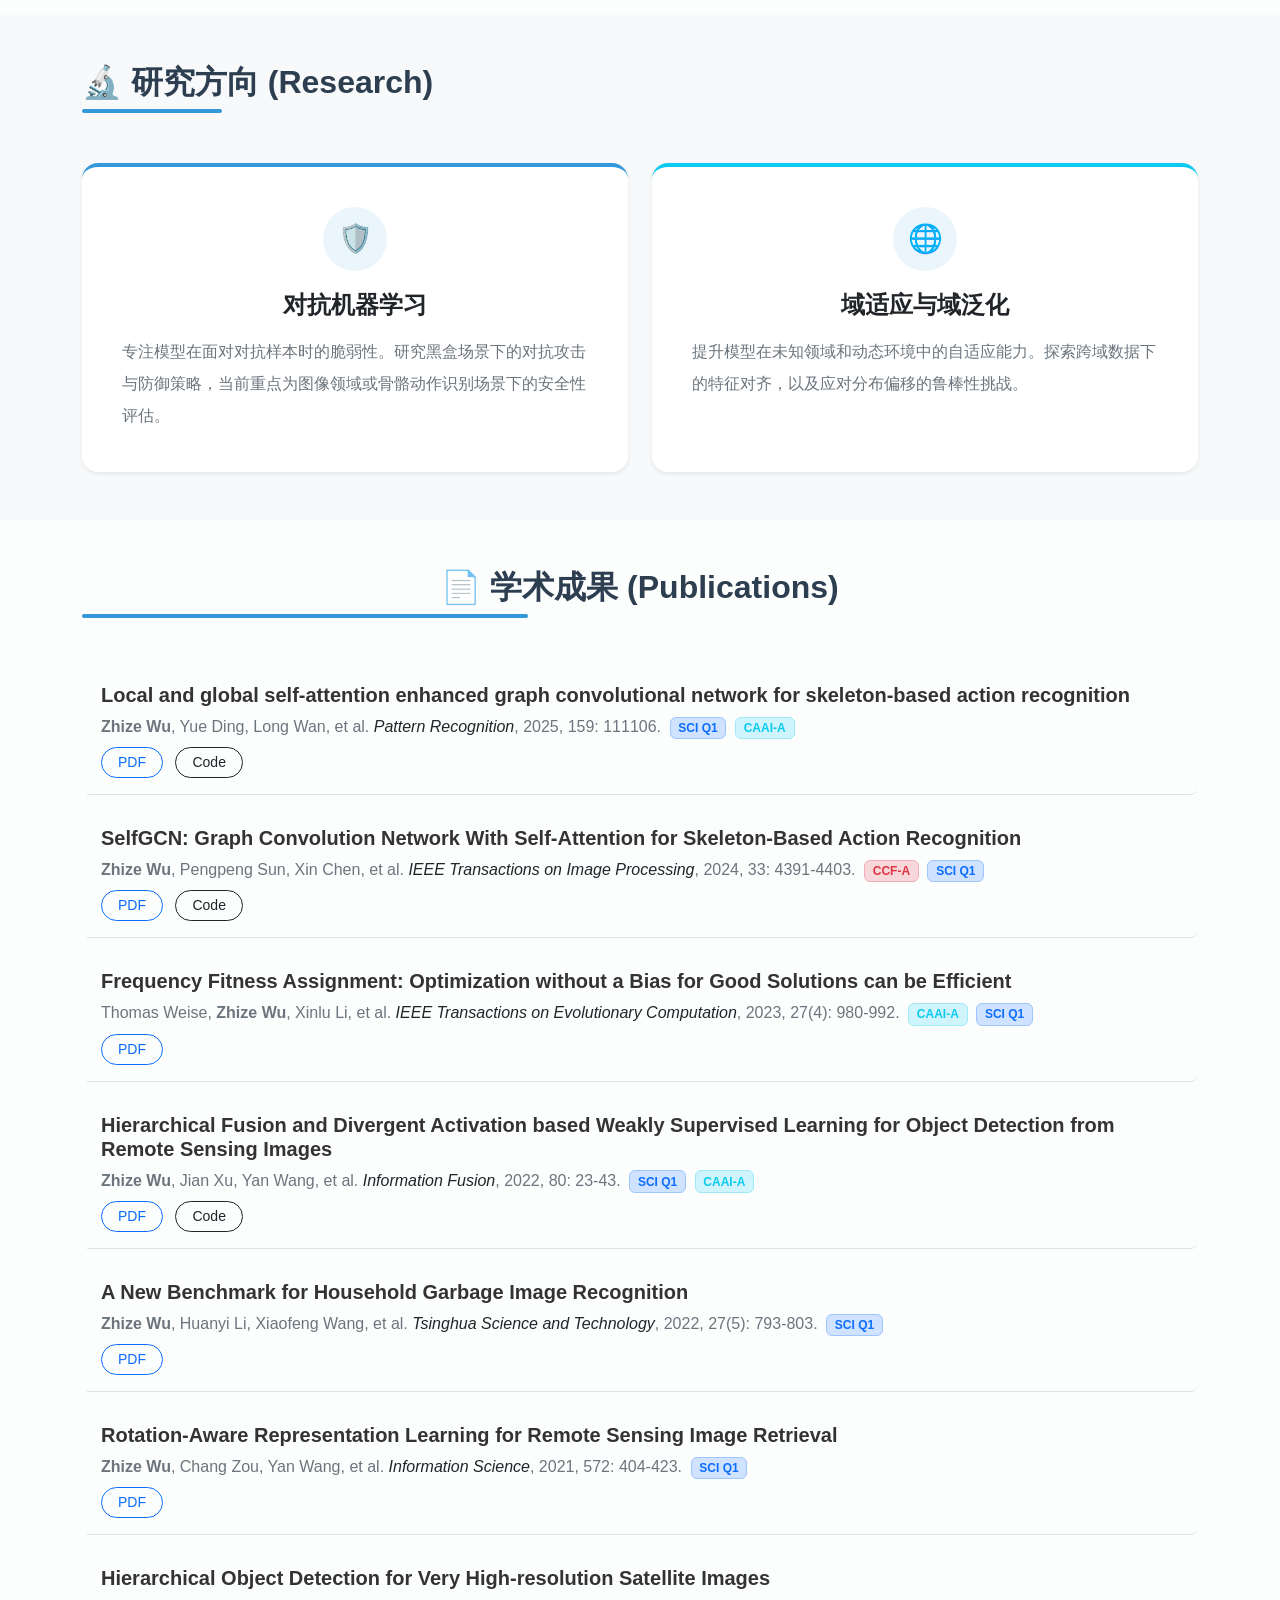
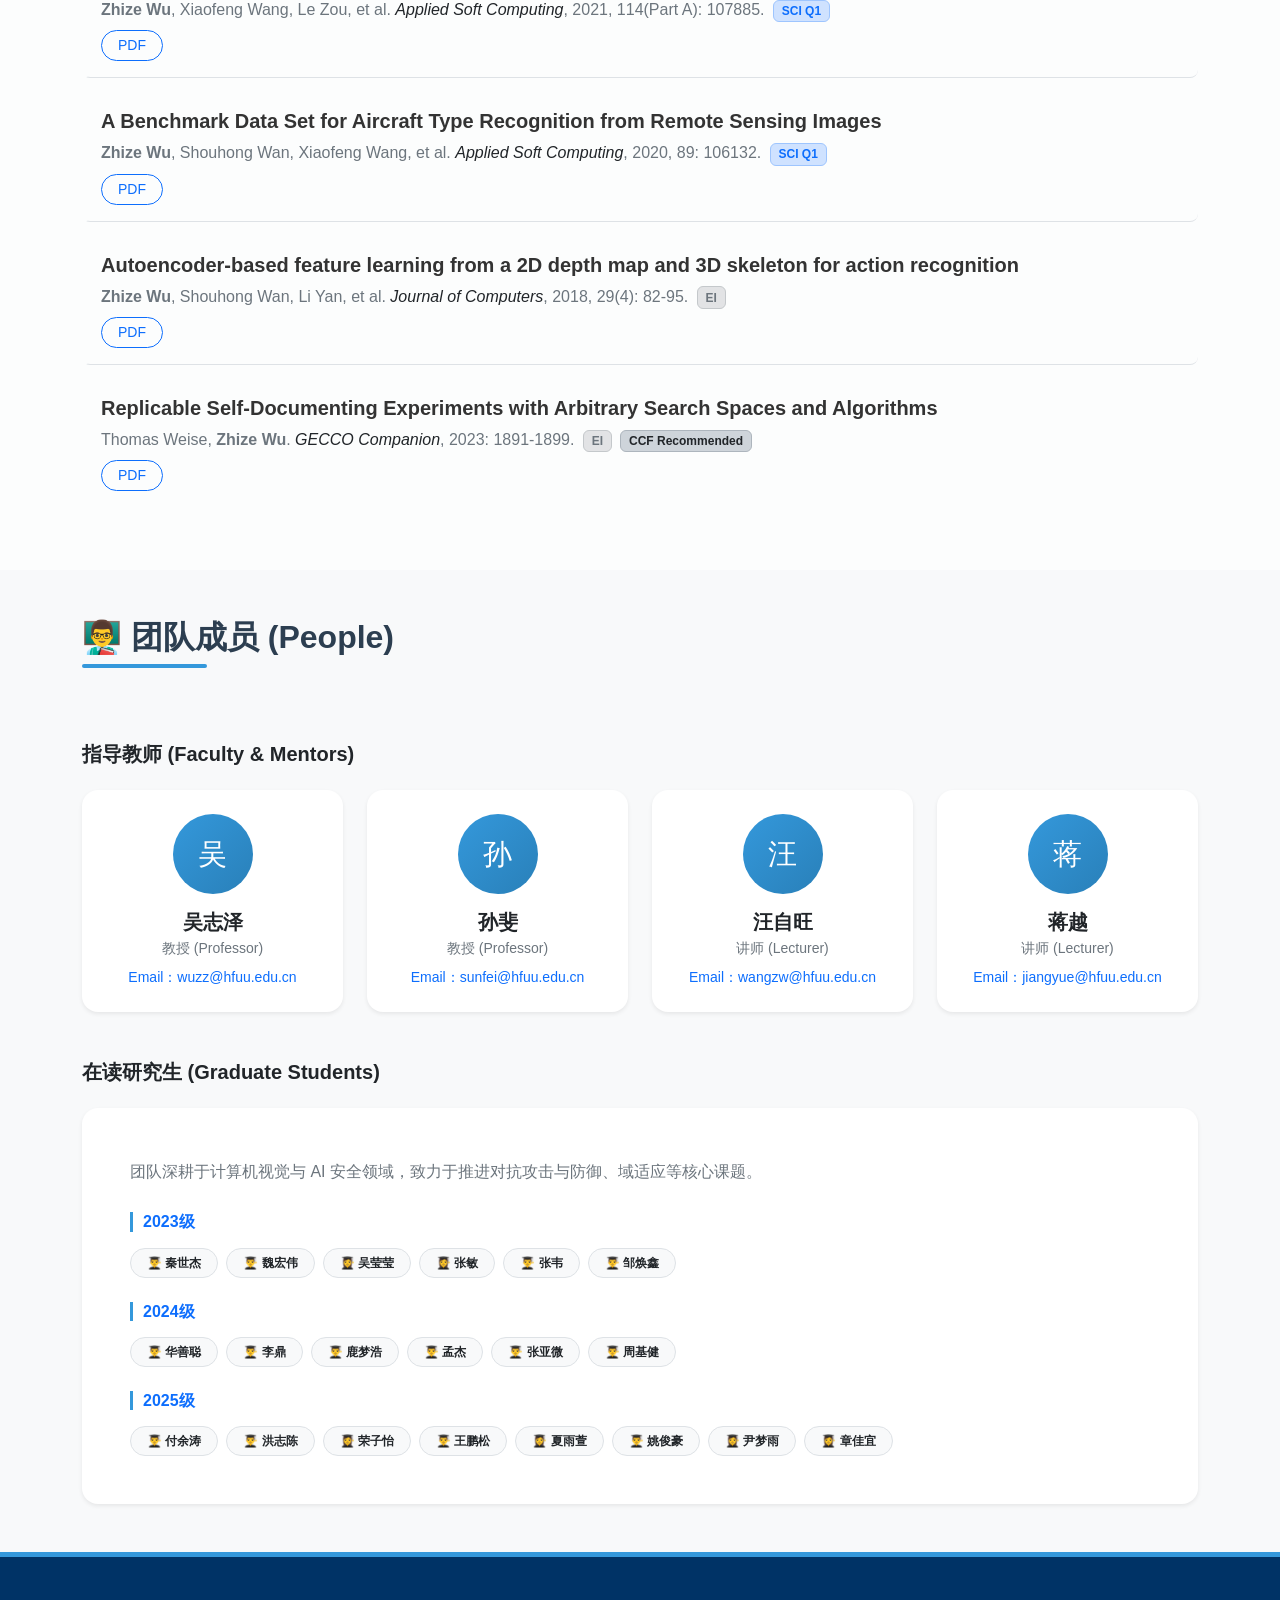
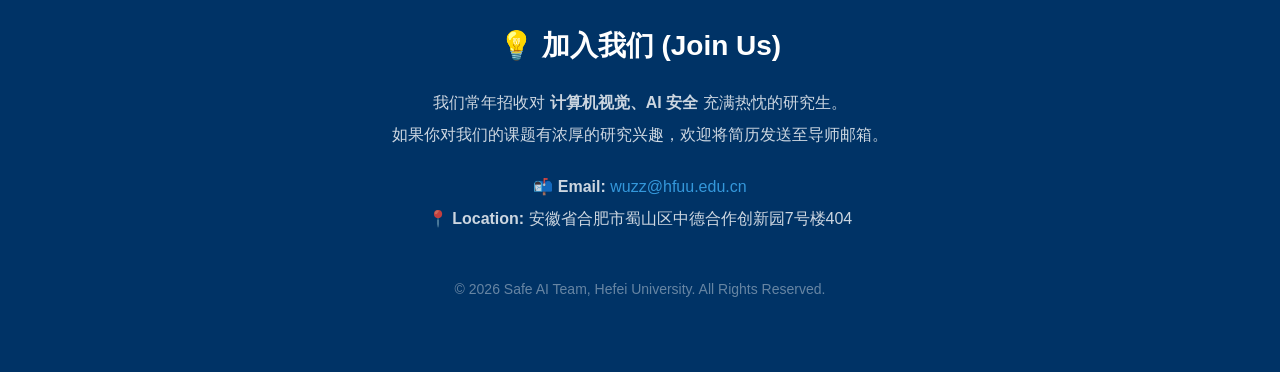
==== commit 416683a3: "Update index.html" ====
--- a/index.html
+++ b/index.html
@@ -225,7 +225,7 @@
                             <div class="icon-box">🛡️</div>
                             <h4 class="card-title fw-bold text-dark mb-3">对抗机器学习</h4>
                             <p class="card-text text-secondary lh-lg text-start">
-                                专注模型在面对对抗样本时的脆弱性。研究可迁移的对抗攻击与防御策略，当前重点为图像领域或骨骼动作识别场景下的安全性评估。
+                                专注模型在面对对抗样本时的脆弱性。研究黑盒场景下的对抗攻击与防御策略，当前重点为图像领域或骨骼动作识别场景下的安全性评估。
                             </p>
                         </div>
                     </div>
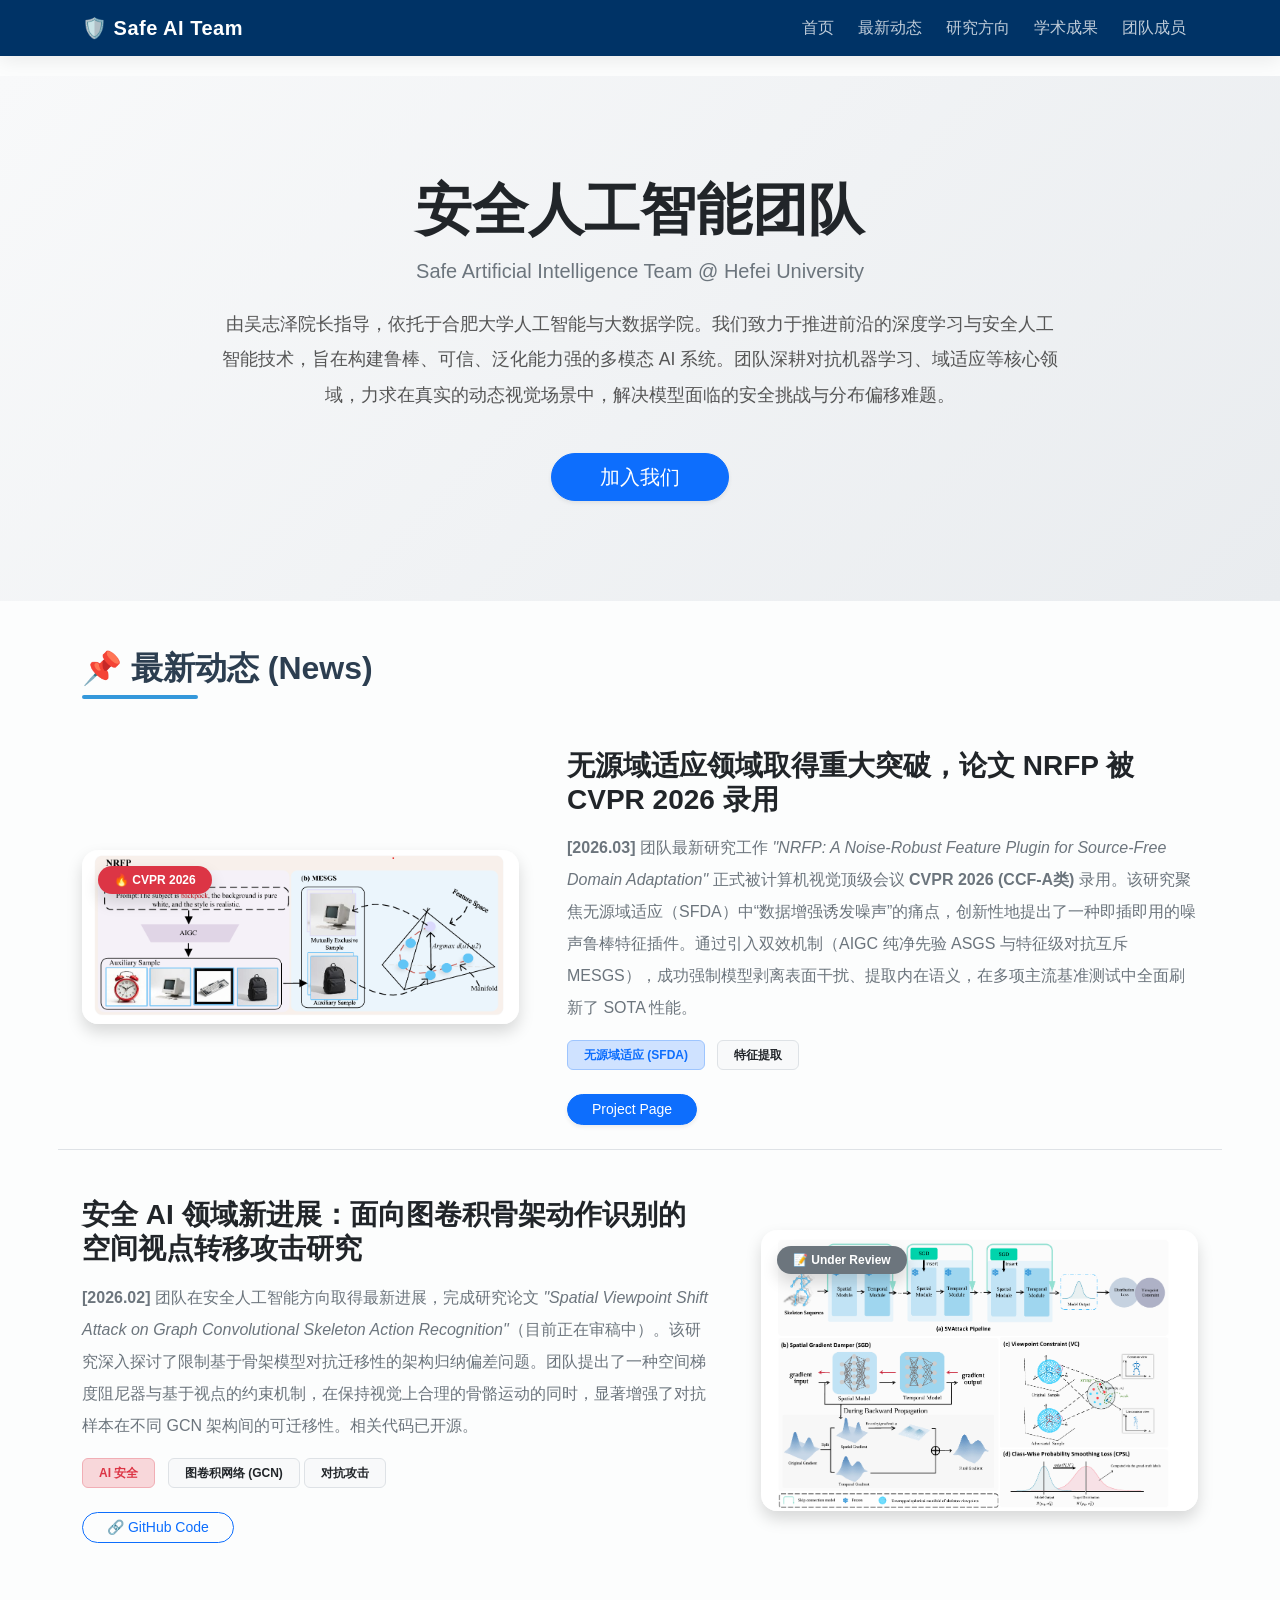
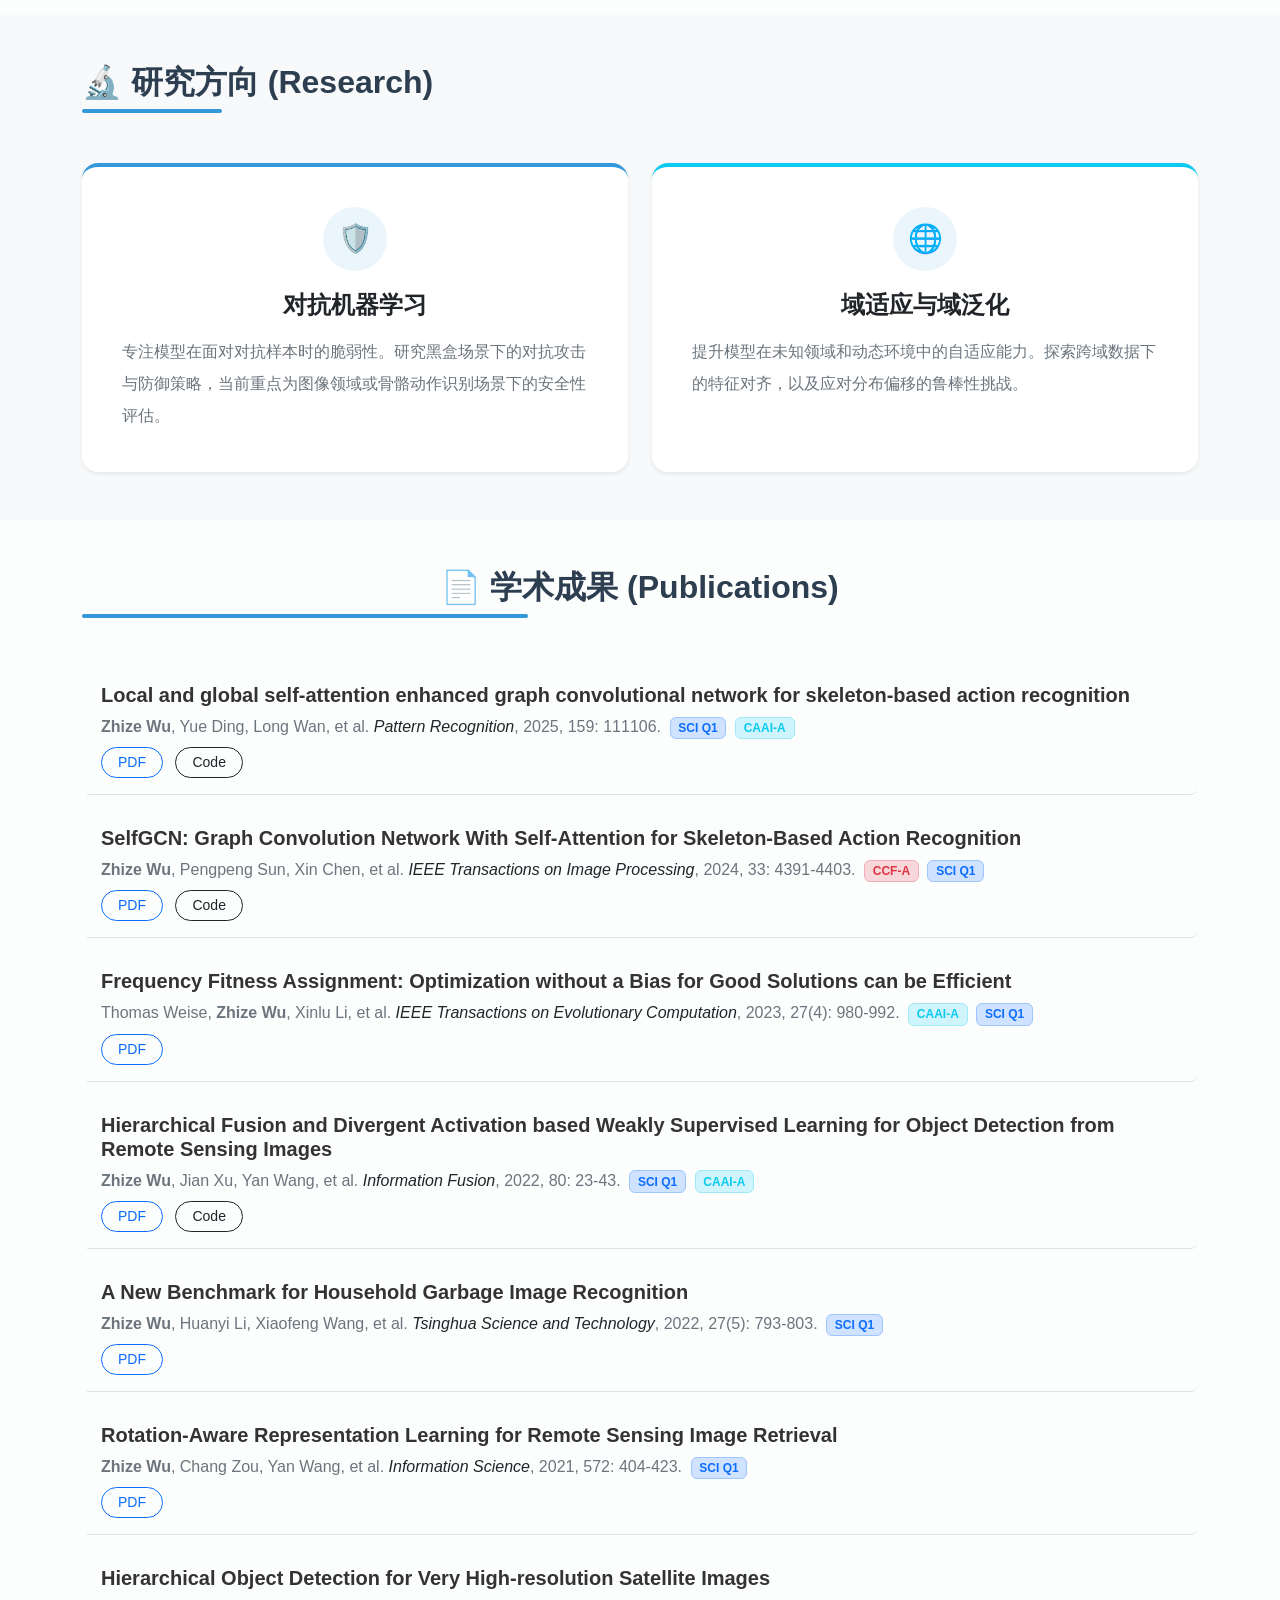
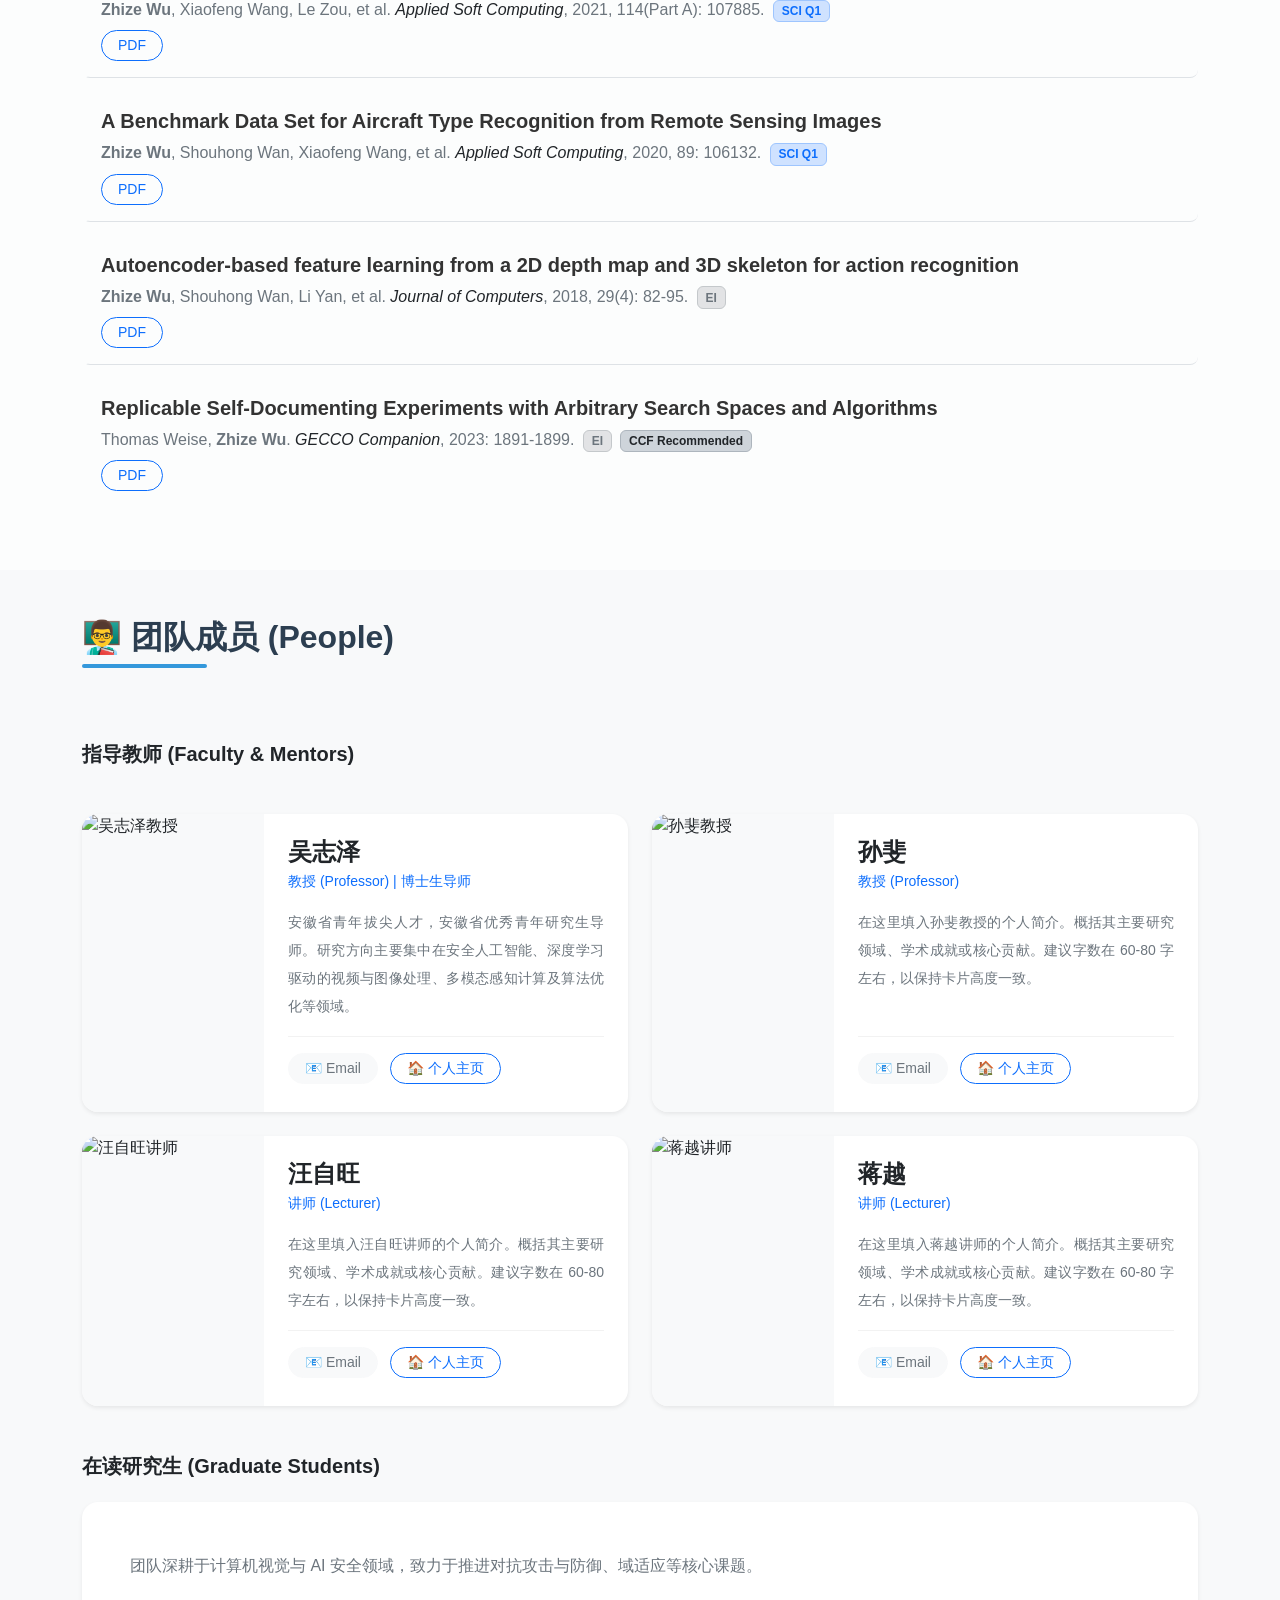
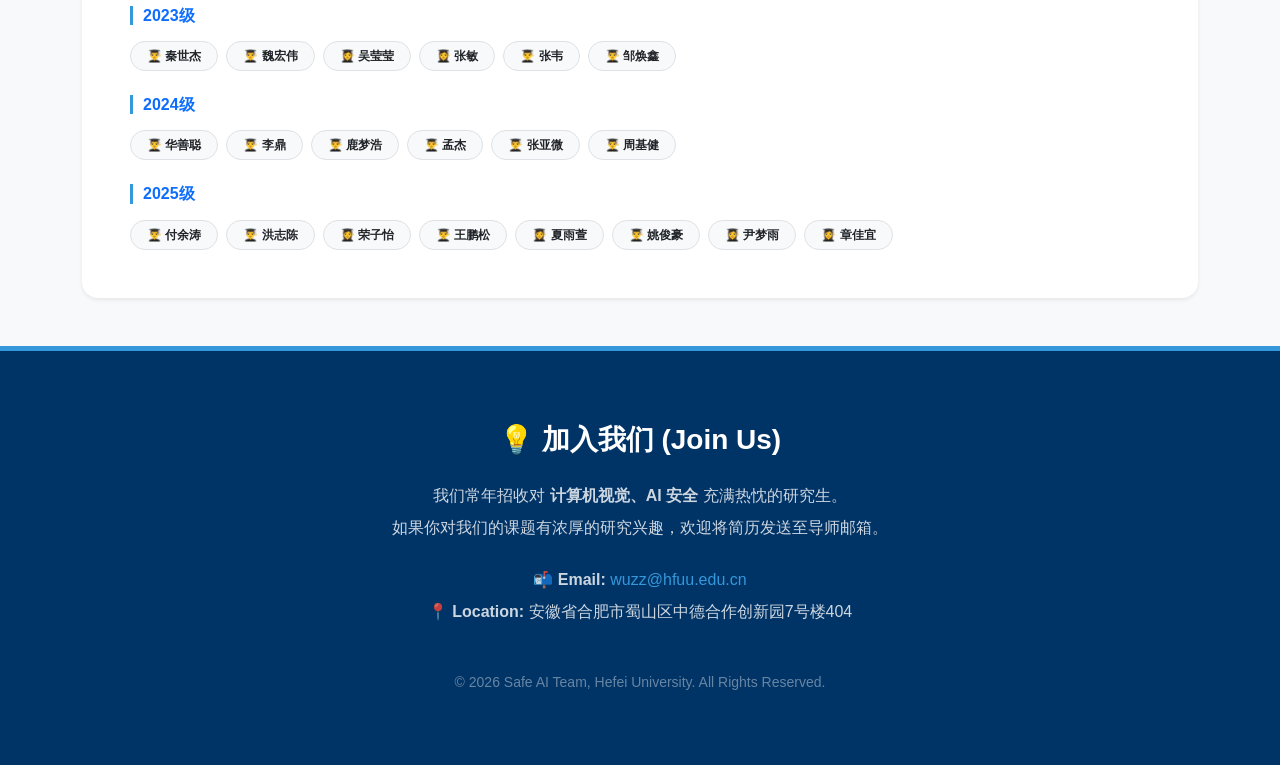
==== commit cba500cb: "Update index.html" ====
--- a/index.html
+++ b/index.html
@@ -384,40 +384,101 @@
         <div class="container reveal-up">
             <h2 class="section-title">👨‍🏫 团队成员 (People)</h2>
             
-            <h3 class="h5 mt-4 mb-4 fw-bold text-dark">指导教师 (Faculty & Mentors)</h3>
-            <div class="row g-4">
-                <div class="col-6 col-md-3">
-                    <div class="card text-center p-4 shadow-sm border-0">
-                        <div class="rounded-circle text-white d-flex align-items-center justify-content-center mx-auto mb-3" style="width: 80px; height: 80px; font-size: 1.8rem; background: linear-gradient(135deg, #3498db, #2980b9);">吴</div>
-                        <h5 class="fw-bold mb-1">吴志泽</h5>
-                        <p class="text-secondary small mb-2">教授 (Professor)</p>
-                        <a href="mailto:wuzz@hfuu.edu.cn" class="text-decoration-none small">Email：wuzz@hfuu.edu.cn</a>
-                    </div>
-                </div>
-                <div class="col-6 col-md-3">
-                    <div class="card text-center p-4 shadow-sm border-0">
-                        <div class="rounded-circle text-white d-flex align-items-center justify-content-center mx-auto mb-3" style="width: 80px; height: 80px; font-size: 1.8rem; background: linear-gradient(135deg, #3498db, #2980b9);">孙</div>
-                        <h5 class="fw-bold mb-1">孙斐</h5>
-                        <p class="text-secondary small mb-2">教授 (Professor)</p>
-                        <a href="mailto:sunfei@hfuu.edu.cn" class="text-decoration-none small">Email：sunfei@hfuu.edu.cn</a>
-                    </div>
-                </div>
-                <div class="col-6 col-md-3">
-                    <div class="card text-center p-4 shadow-sm border-0">
-                        <div class="rounded-circle text-white d-flex align-items-center justify-content-center mx-auto mb-3" style="width: 80px; height: 80px; font-size: 1.8rem; background: linear-gradient(135deg, #3498db, #2980b9);">汪</div>
-                        <h5 class="fw-bold mb-1">汪自旺</h5>
-                        <p class="text-secondary small mb-2">讲师 (Lecturer)</p>
-                        <a href="mailto:wangzw@hfuu.edu.cn" class="text-decoration-none small">Email：wangzw@hfuu.edu.cn</a>
-                    </div>
-                </div>
-                <div class="col-6 col-md-3">
-                    <div class="card text-center p-4 shadow-sm border-0">
-                        <div class="rounded-circle text-white d-flex align-items-center justify-content-center mx-auto mb-3" style="width: 80px; height: 80px; font-size: 1.8rem; background: linear-gradient(135deg, #3498db, #2980b9);">蒋</div>
-                        <h5 class="fw-bold mb-1">蒋越</h5>
-                        <p class="text-secondary small mb-2">讲师 (Lecturer)</p>
-                        <a href="mailto:jiangyue@hfuu.edu.cn" class="text-decoration-none small">Email：jiangyue@hfuu.edu.cn</a>
-                    </div>
-                </div>
+       <h3 class="h5 mt-4 mb-5 fw-bold text-dark">指导教师 (Faculty & Mentors)</h3>
+            <div class="row g-4 mb-5">
+                
+                <div class="col-lg-6">
+                    <div class="card border-0 shadow-sm transition-hover h-100 overflow-hidden">
+                        <div class="row g-0 h-100">
+                            <div class="col-sm-4 bg-light">
+                                <img src="assets/images/prof-wu.jpg" alt="吴志泽教授" class="img-fluid w-100 h-100" style="object-fit: cover; object-position: top; min-height: 220px;">
+                            </div>
+                            <div class="col-sm-8">
+                                <div class="card-body p-4 d-flex flex-column h-100">
+                                    <h4 class="card-title fw-bold mb-1">吴志泽</h4>
+                                    <p class="text-primary small mb-3 fw-medium">教授 (Professor) | 博士生导师</p>
+                                    <p class="card-text text-secondary small lh-lg flex-grow-1" style="text-align: justify;">
+                                        安徽省青年拔尖人才，安徽省优秀青年研究生导师。研究方向主要集中在安全人工智能、深度学习驱动的视频与图像处理、多模态感知计算及算法优化等领域。
+                                    </p>
+                                    <div class="mt-auto pt-3 border-top" style="border-color: rgba(0,0,0,0.05) !important;">
+                                        <a href="mailto:wuzz@hfuu.edu.cn" class="btn btn-sm btn-light text-secondary rounded-pill px-3 me-2 mb-1">📧 Email</a>
+                                        <a href="https://你的主页链接.com" target="_blank" class="btn btn-sm btn-outline-primary rounded-pill px-3 mb-1">🏠 个人主页</a>
+                                    </div>
+                                </div>
+                            </div>
+                        </div>
+                    </div>
+                </div>
+
+                <div class="col-lg-6">
+                    <div class="card border-0 shadow-sm transition-hover h-100 overflow-hidden">
+                        <div class="row g-0 h-100">
+                            <div class="col-sm-4 bg-light">
+                                <img src="assets/images/prof-sun.jpg" alt="孙斐教授" class="img-fluid w-100 h-100" style="object-fit: cover; object-position: top; min-height: 220px;">
+                            </div>
+                            <div class="col-sm-8">
+                                <div class="card-body p-4 d-flex flex-column h-100">
+                                    <h4 class="card-title fw-bold mb-1">孙斐</h4>
+                                    <p class="text-primary small mb-3 fw-medium">教授 (Professor)</p>
+                                    <p class="card-text text-secondary small lh-lg flex-grow-1" style="text-align: justify;">
+                                        在这里填入孙斐教授的个人简介。概括其主要研究领域、学术成就或核心贡献。建议字数在 60-80 字左右，以保持卡片高度一致。
+                                    </p>
+                                    <div class="mt-auto pt-3 border-top" style="border-color: rgba(0,0,0,0.05) !important;">
+                                        <a href="mailto:sunfei@hfuu.edu.cn" class="btn btn-sm btn-light text-secondary rounded-pill px-3 me-2 mb-1">📧 Email</a>
+                                        <a href="#" target="_blank" class="btn btn-sm btn-outline-primary rounded-pill px-3 mb-1">🏠 个人主页</a>
+                                    </div>
+                                </div>
+                            </div>
+                        </div>
+                    </div>
+                </div>
+
+                <div class="col-lg-6">
+                    <div class="card border-0 shadow-sm transition-hover h-100 overflow-hidden">
+                        <div class="row g-0 h-100">
+                            <div class="col-sm-4 bg-light">
+                                <img src="assets/images/prof-wang.jpg" alt="汪自旺讲师" class="img-fluid w-100 h-100" style="object-fit: cover; object-position: top; min-height: 220px;">
+                            </div>
+                            <div class="col-sm-8">
+                                <div class="card-body p-4 d-flex flex-column h-100">
+                                    <h4 class="card-title fw-bold mb-1">汪自旺</h4>
+                                    <p class="text-primary small mb-3 fw-medium">讲师 (Lecturer)</p>
+                                    <p class="card-text text-secondary small lh-lg flex-grow-1" style="text-align: justify;">
+                                        在这里填入汪自旺讲师的个人简介。概括其主要研究领域、学术成就或核心贡献。建议字数在 60-80 字左右，以保持卡片高度一致。
+                                    </p>
+                                    <div class="mt-auto pt-3 border-top" style="border-color: rgba(0,0,0,0.05) !important;">
+                                        <a href="mailto:wangzw@hfuu.edu.cn" class="btn btn-sm btn-light text-secondary rounded-pill px-3 me-2 mb-1">📧 Email</a>
+                                        <a href="#" target="_blank" class="btn btn-sm btn-outline-primary rounded-pill px-3 mb-1">🏠 个人主页</a>
+                                    </div>
+                                </div>
+                            </div>
+                        </div>
+                    </div>
+                </div>
+
+                <div class="col-lg-6">
+                    <div class="card border-0 shadow-sm transition-hover h-100 overflow-hidden">
+                        <div class="row g-0 h-100">
+                            <div class="col-sm-4 bg-light">
+                                <img src="assets/images/prof-jiang.jpg" alt="蒋越讲师" class="img-fluid w-100 h-100" style="object-fit: cover; object-position: top; min-height: 220px;">
+                            </div>
+                            <div class="col-sm-8">
+                                <div class="card-body p-4 d-flex flex-column h-100">
+                                    <h4 class="card-title fw-bold mb-1">蒋越</h4>
+                                    <p class="text-primary small mb-3 fw-medium">讲师 (Lecturer)</p>
+                                    <p class="card-text text-secondary small lh-lg flex-grow-1" style="text-align: justify;">
+                                        在这里填入蒋越讲师的个人简介。概括其主要研究领域、学术成就或核心贡献。建议字数在 60-80 字左右，以保持卡片高度一致。
+                                    </p>
+                                    <div class="mt-auto pt-3 border-top" style="border-color: rgba(0,0,0,0.05) !important;">
+                                        <a href="mailto:jiangyue@hfuu.edu.cn" class="btn btn-sm btn-light text-secondary rounded-pill px-3 me-2 mb-1">📧 Email</a>
+                                        <a href="#" target="_blank" class="btn btn-sm btn-outline-primary rounded-pill px-3 mb-1">🏠 个人主页</a>
+                                    </div>
+                                </div>
+                            </div>
+                        </div>
+                    </div>
+                </div>
+
             </div>
 
             <h3 class="h5 mt-5 mb-4 fw-bold text-dark">在读研究生 (Graduate Students)</h3>
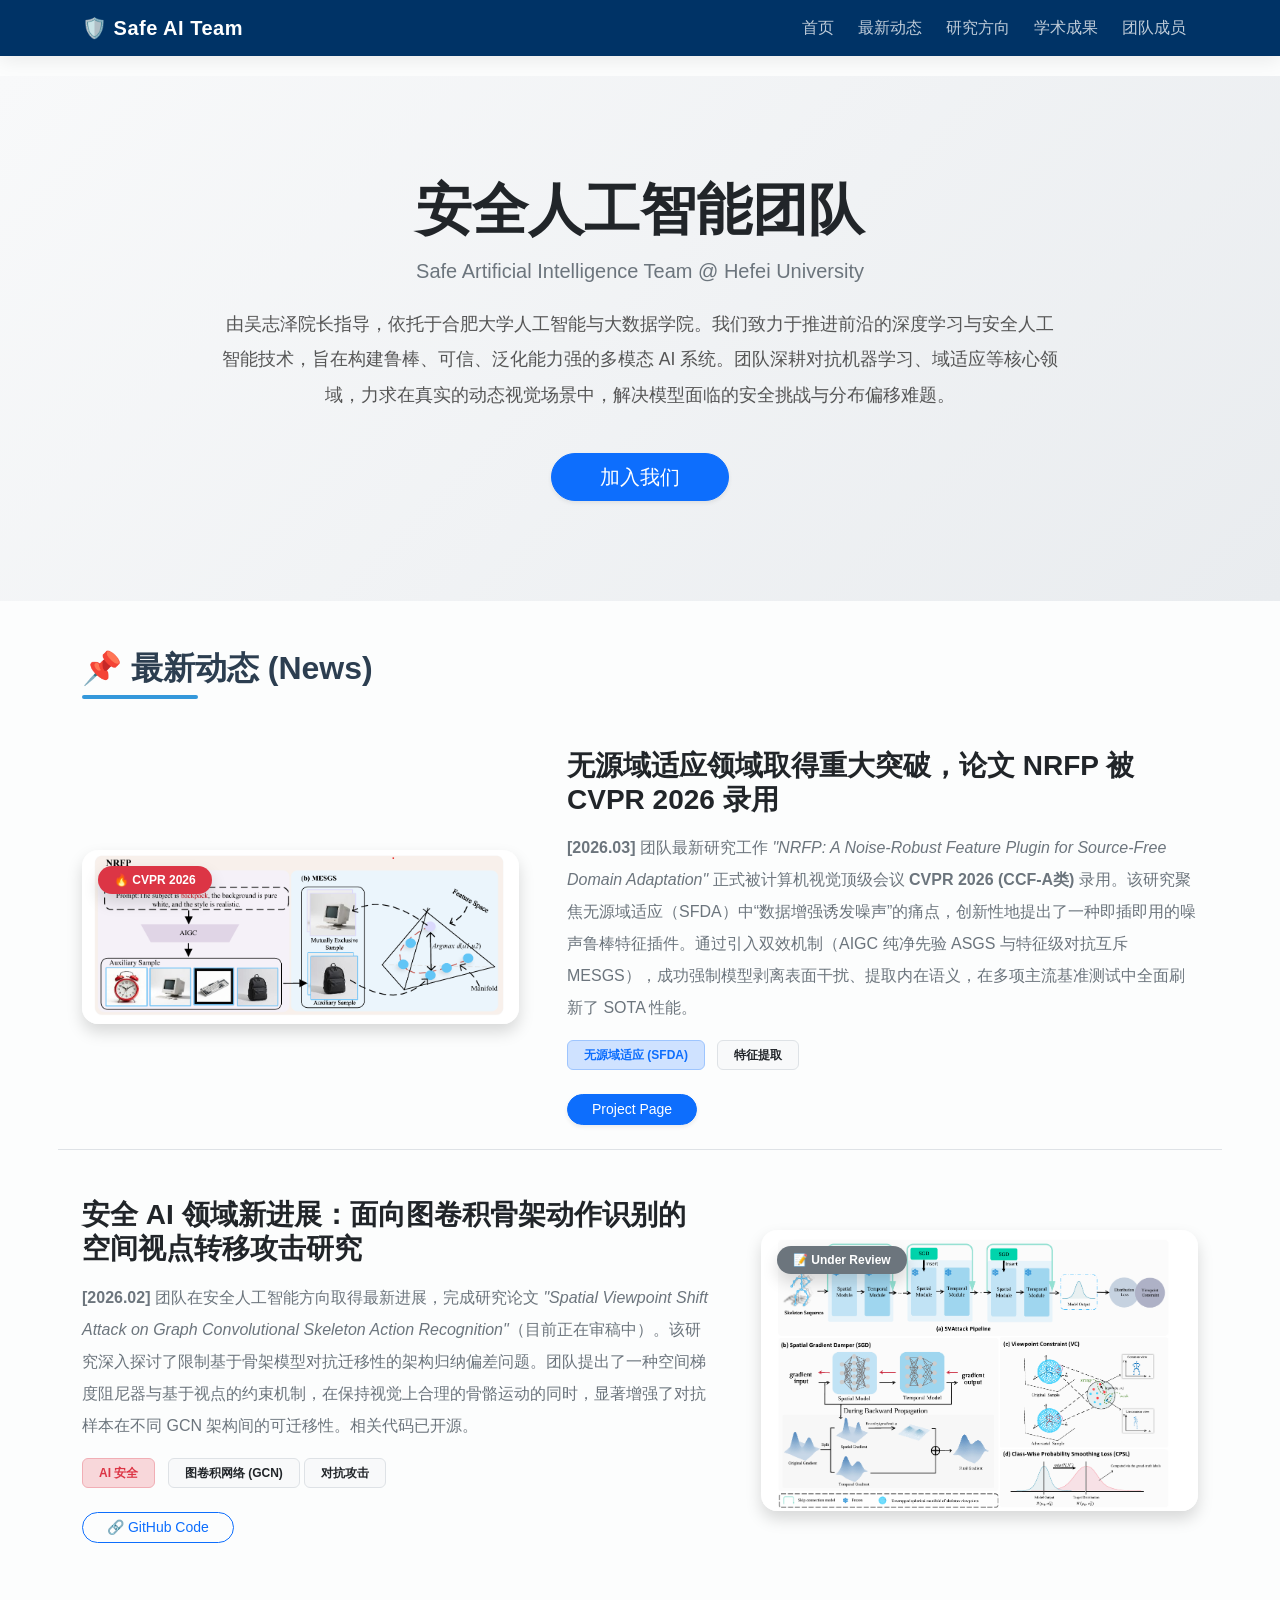
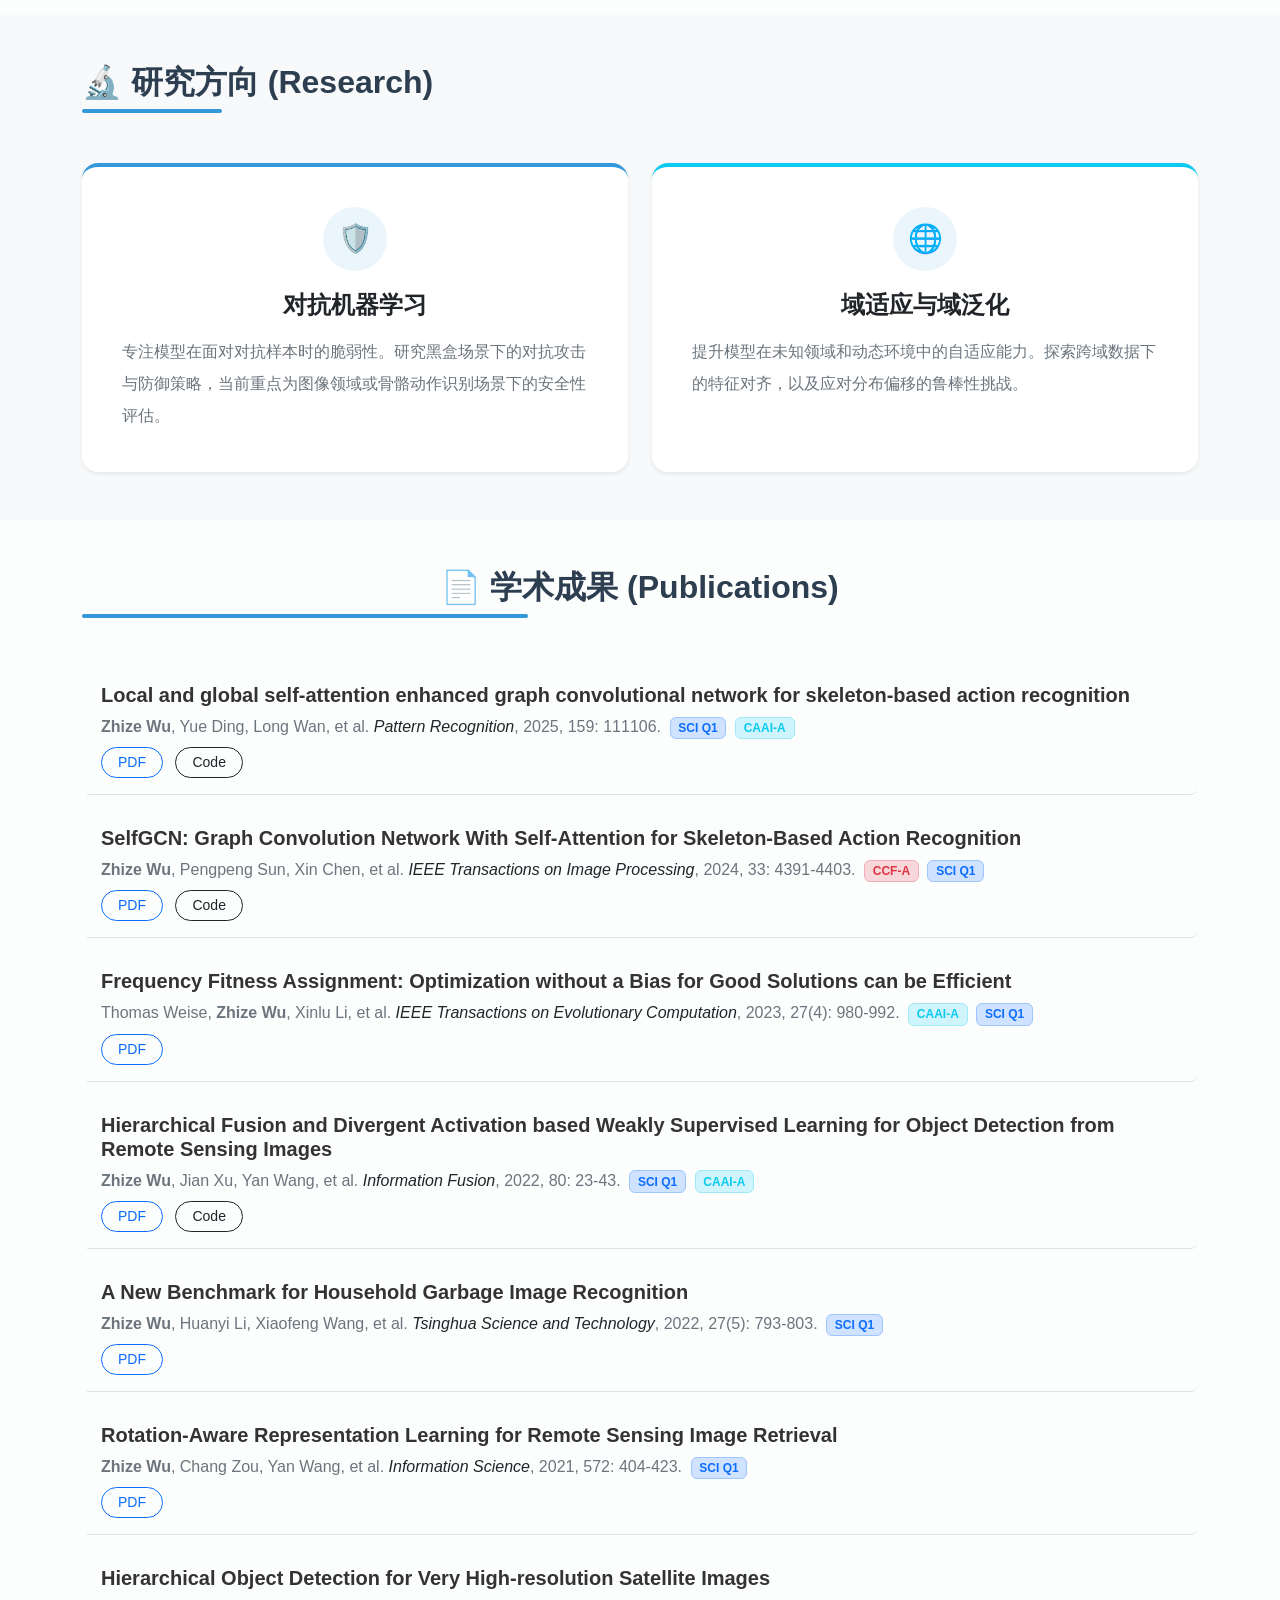
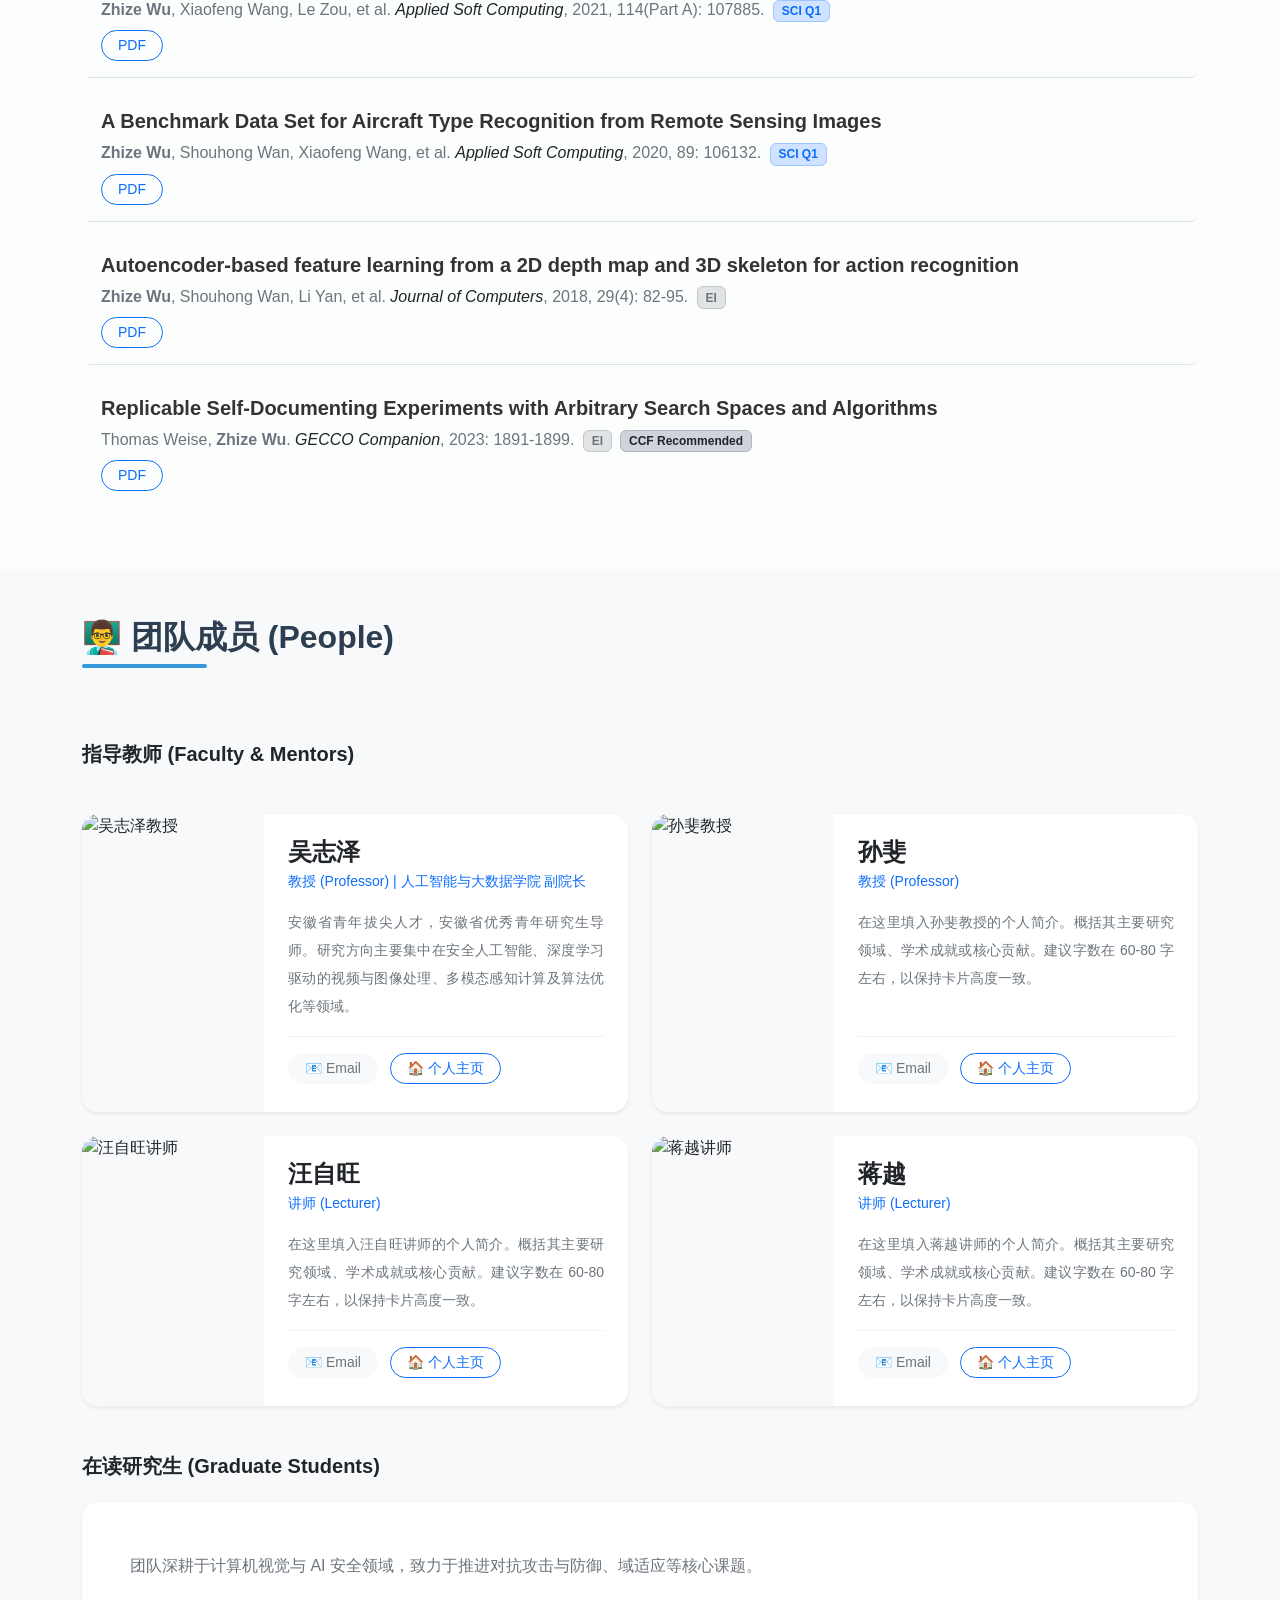
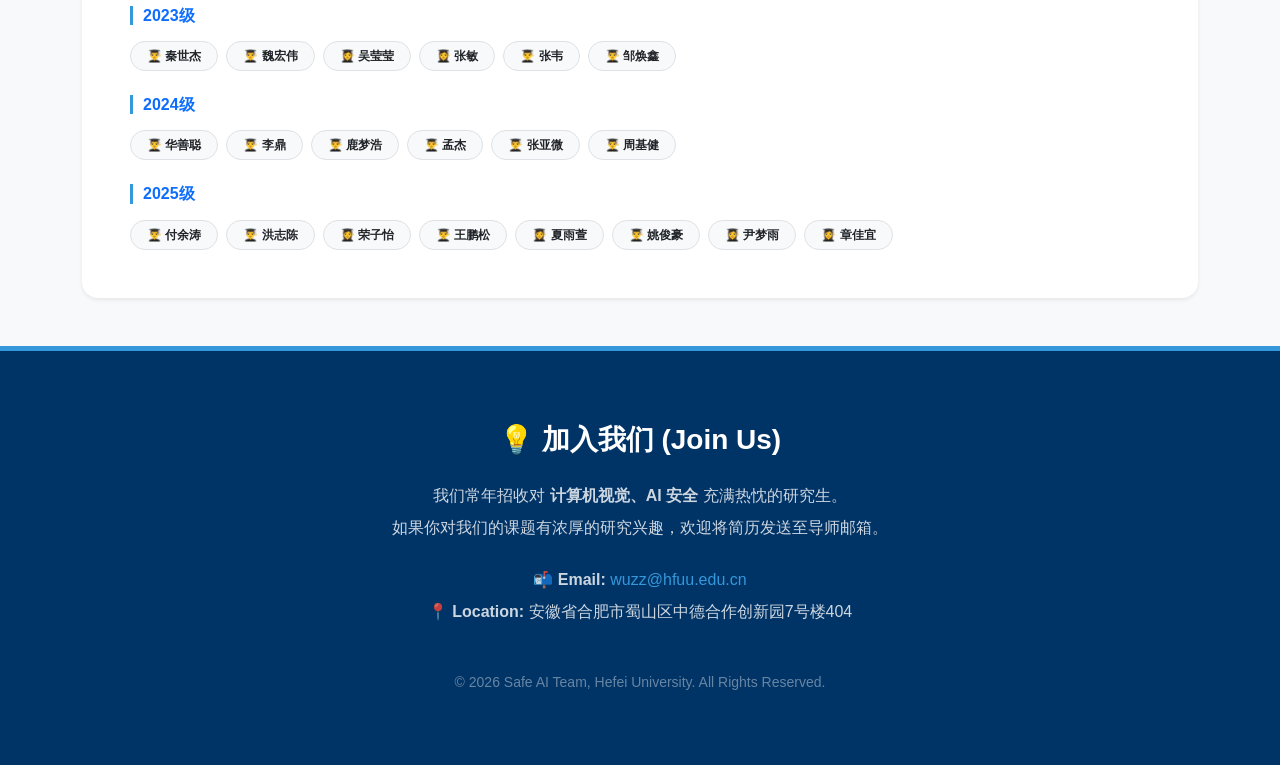
==== commit 91d48733: "Update index.html" ====
--- a/index.html
+++ b/index.html
@@ -396,7 +396,7 @@
                             <div class="col-sm-8">
                                 <div class="card-body p-4 d-flex flex-column h-100">
                                     <h4 class="card-title fw-bold mb-1">吴志泽</h4>
-                                    <p class="text-primary small mb-3 fw-medium">教授 (Professor) | 博士生导师</p>
+                                    <p class="text-primary small mb-3 fw-medium">教授 (Professor) | 人工智能与大数据学院 副院长</p>
                                     <p class="card-text text-secondary small lh-lg flex-grow-1" style="text-align: justify;">
                                         安徽省青年拔尖人才，安徽省优秀青年研究生导师。研究方向主要集中在安全人工智能、深度学习驱动的视频与图像处理、多模态感知计算及算法优化等领域。
                                     </p>
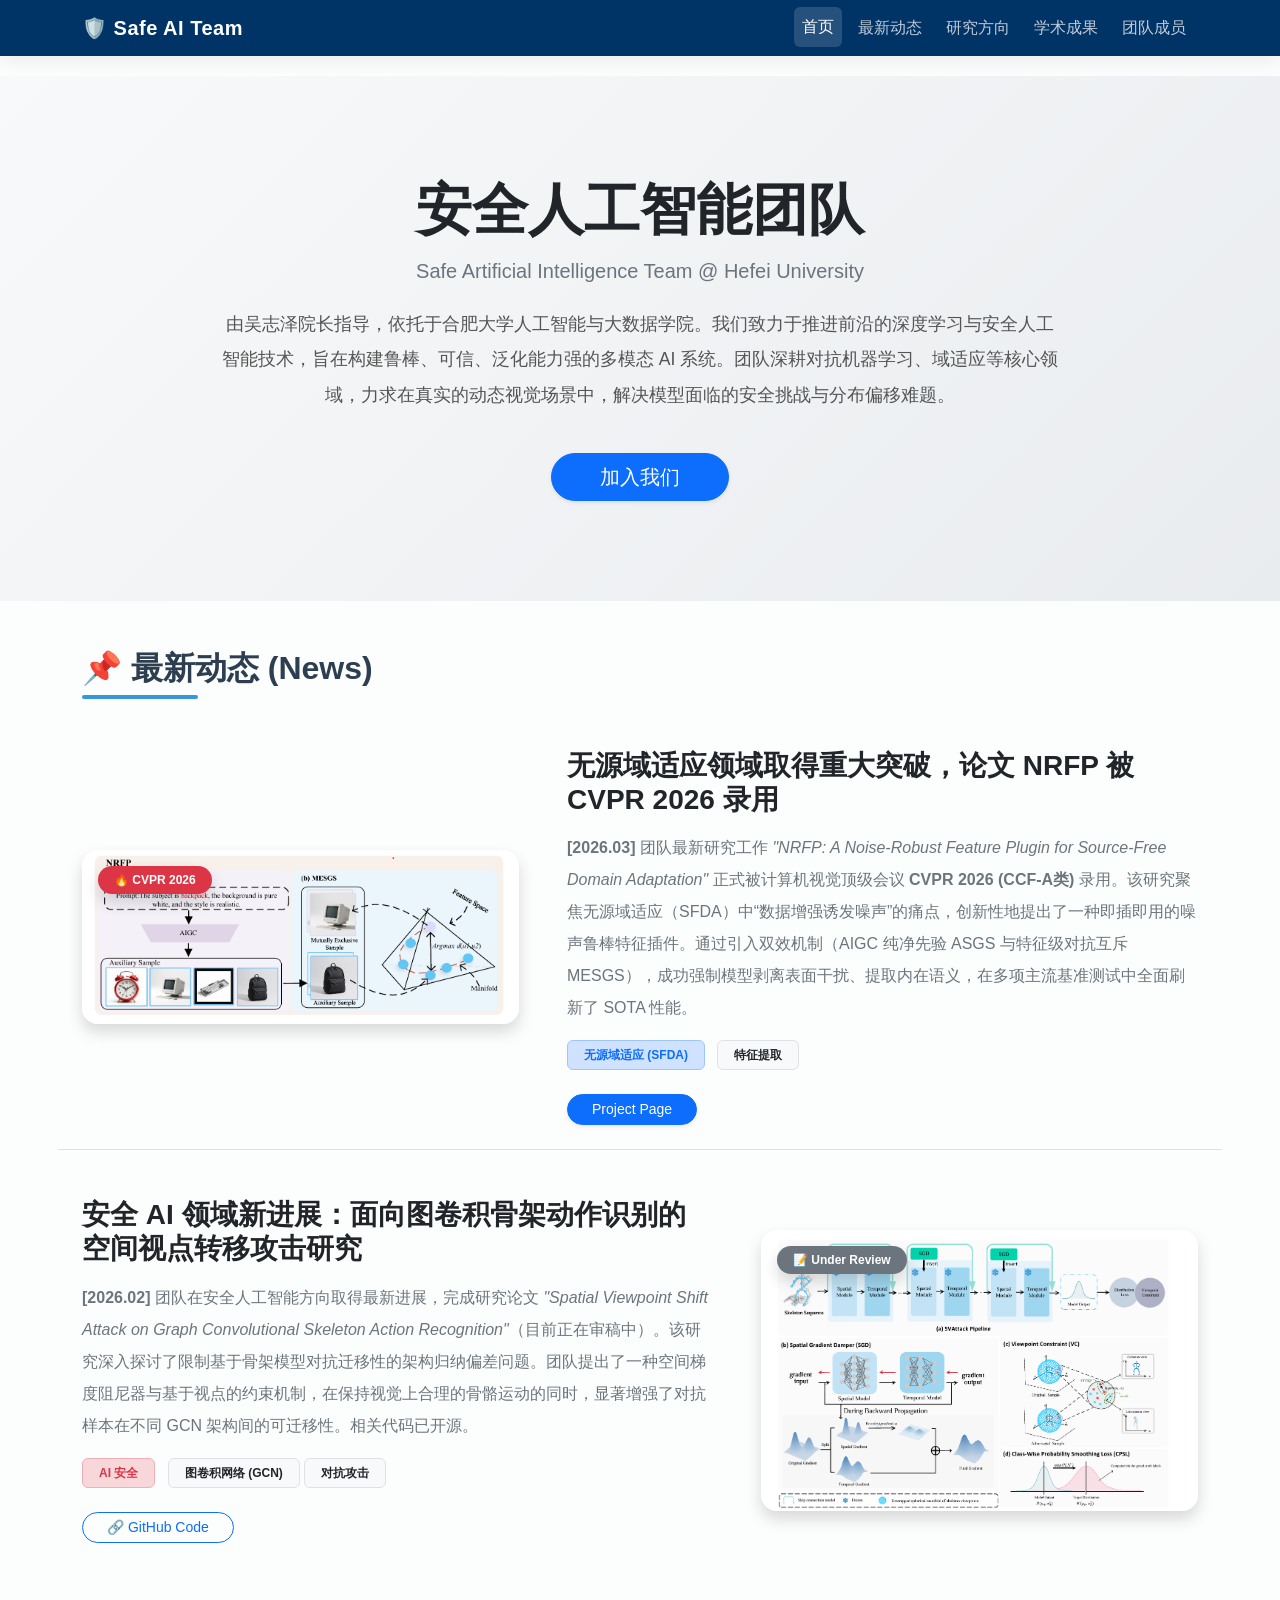
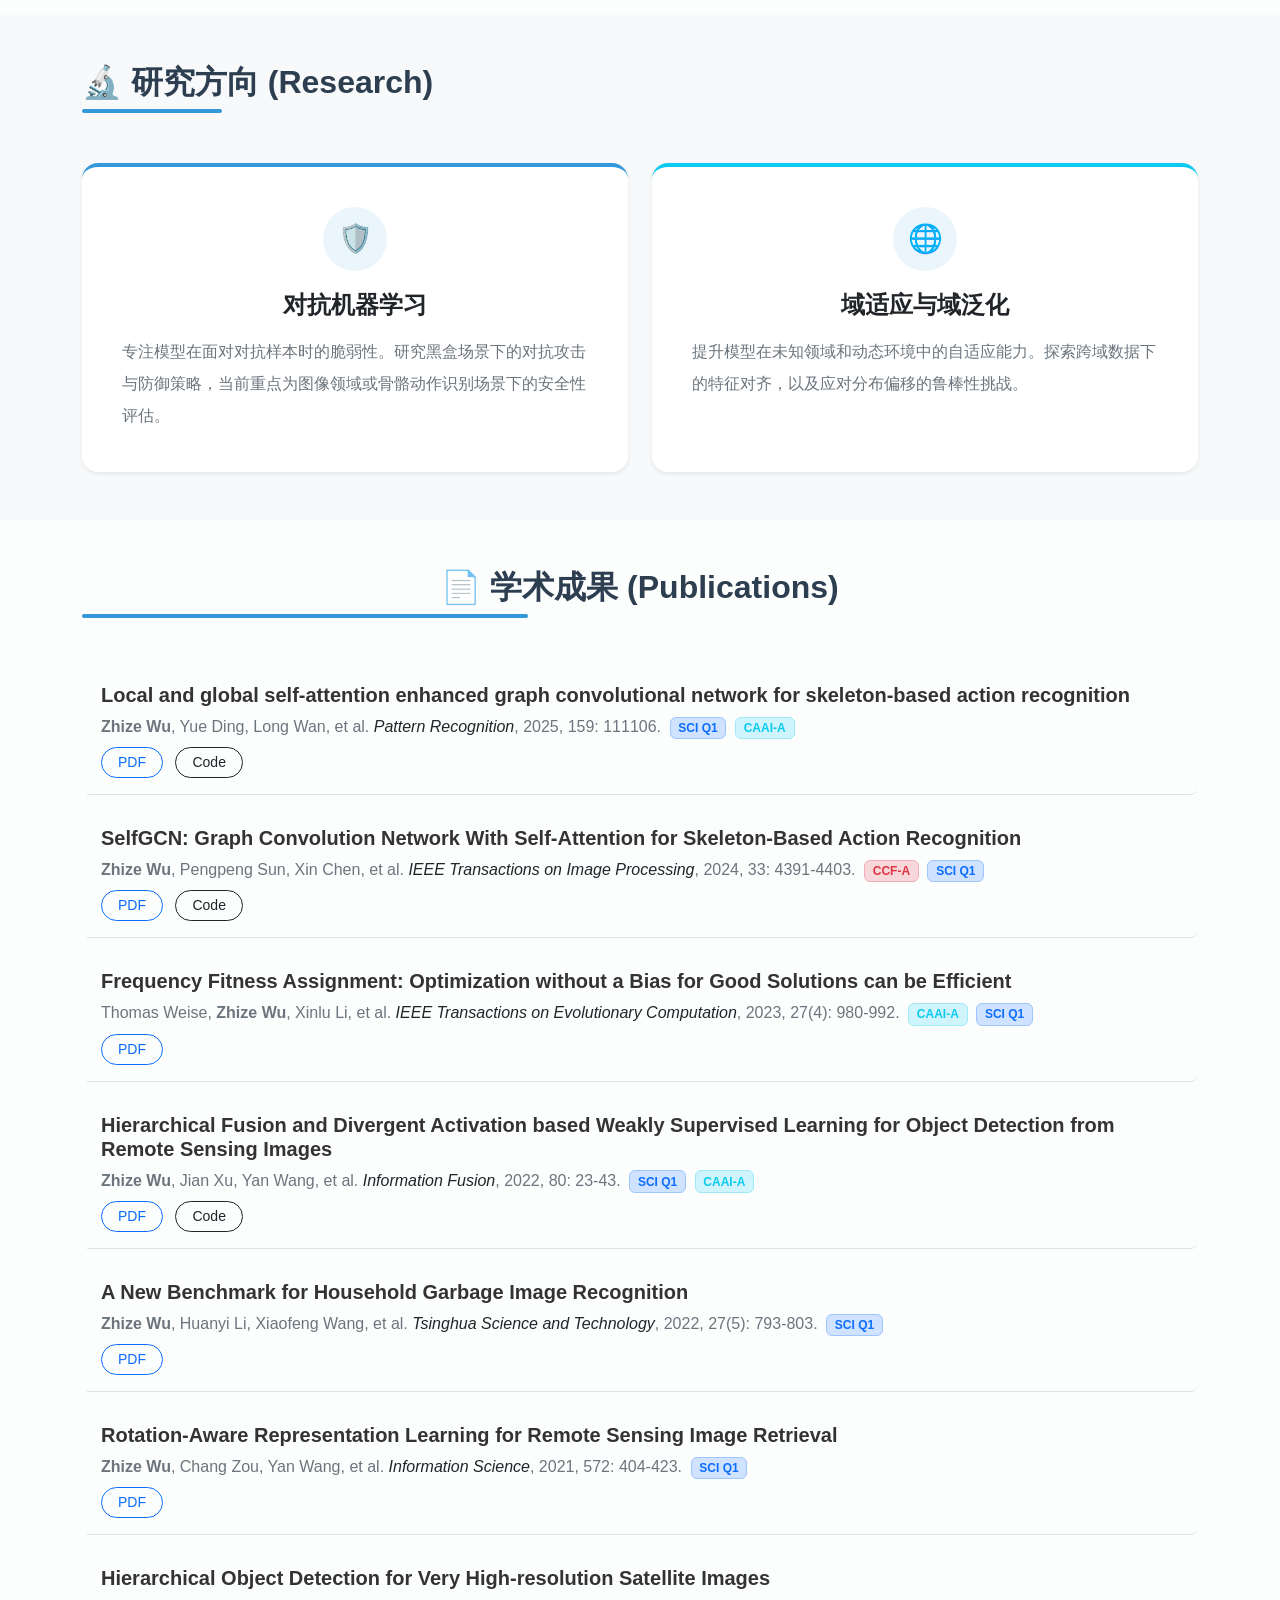
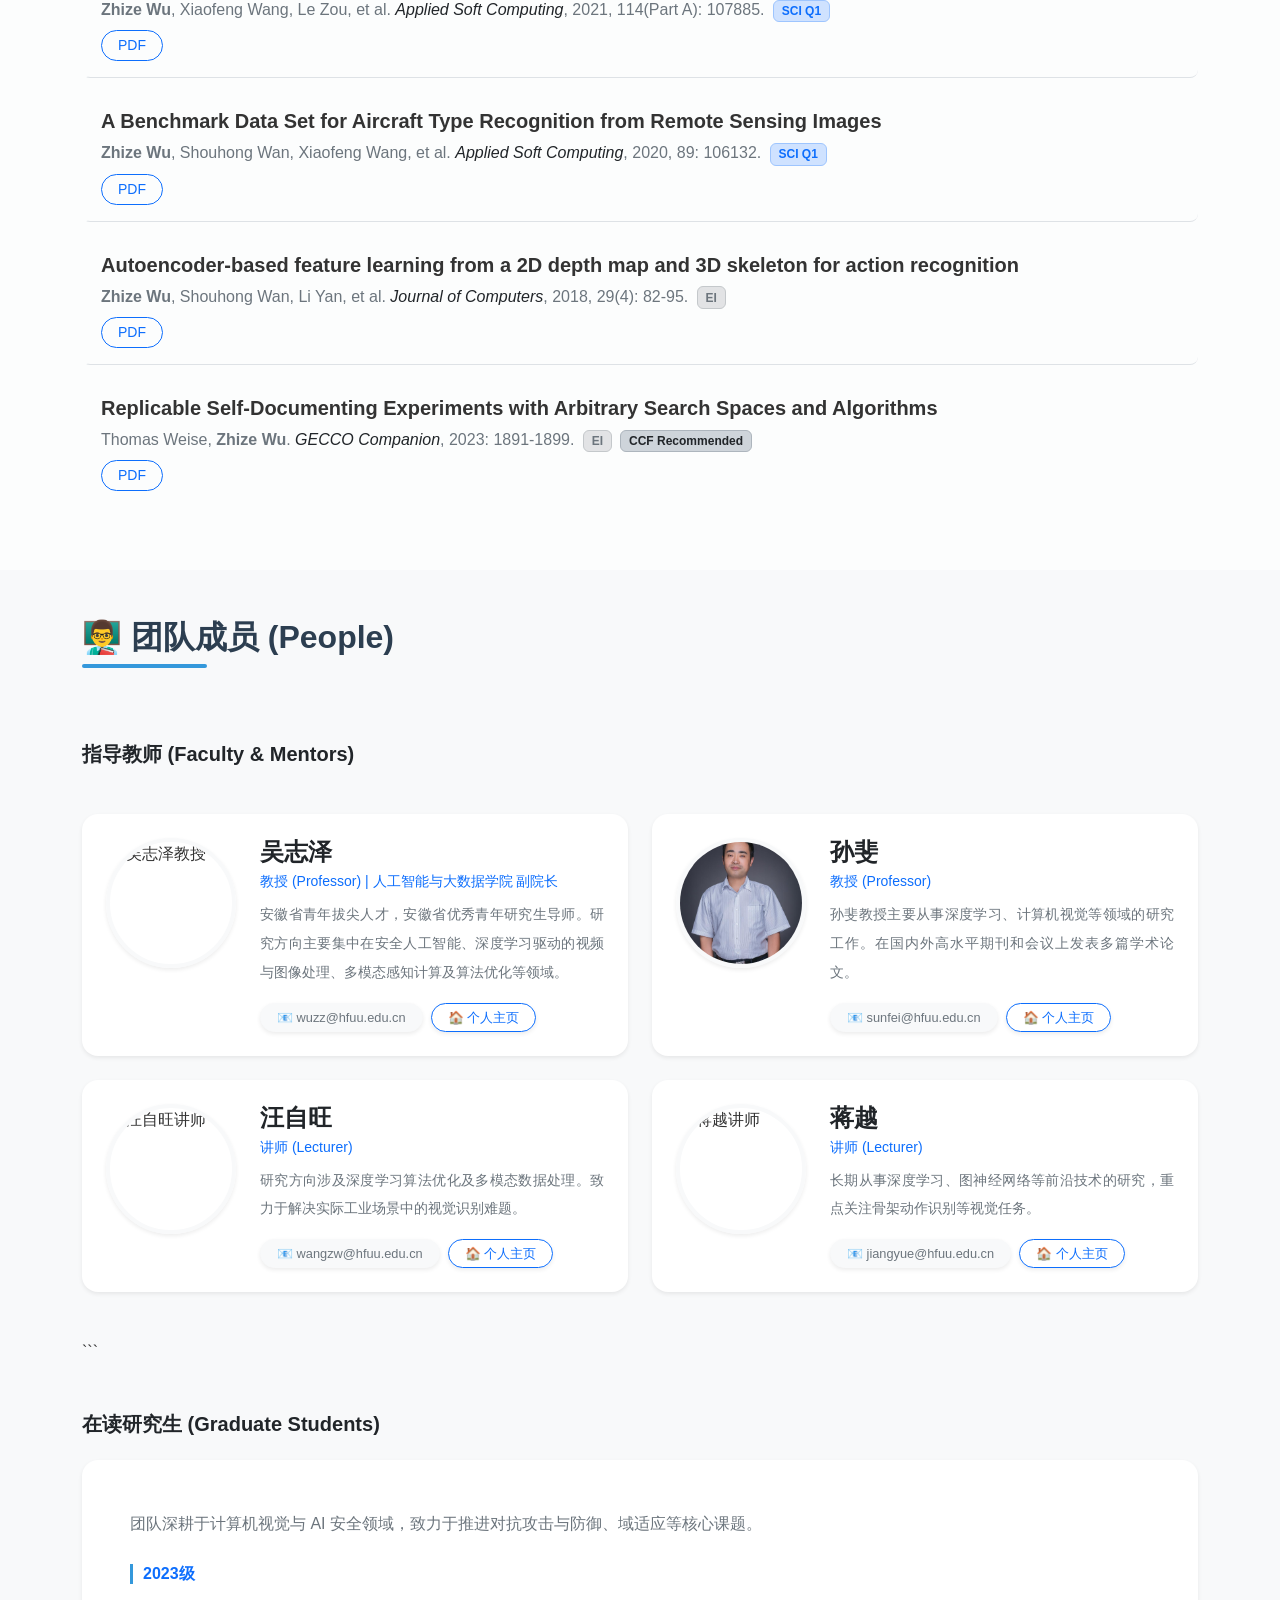
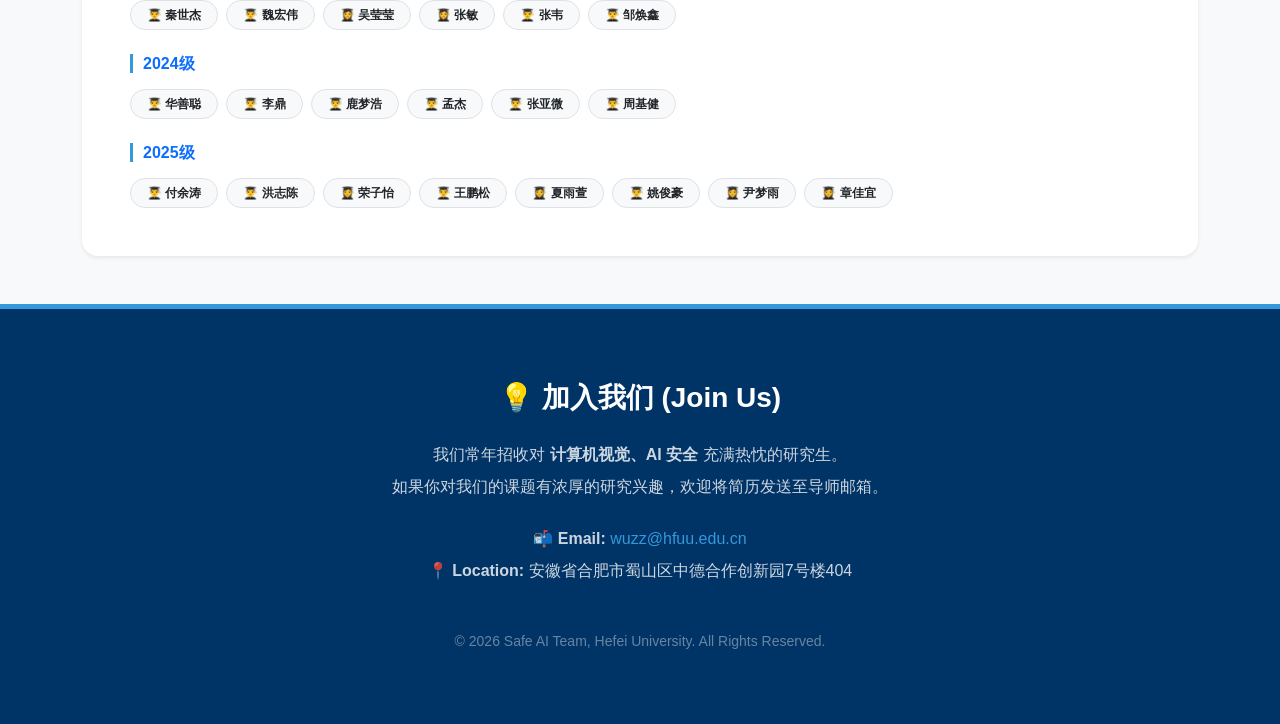
==== commit 5b1a74d3: "Update index.html" ====
--- a/index.html
+++ b/index.html
@@ -384,102 +384,83 @@
         <div class="container reveal-up">
             <h2 class="section-title">👨‍🏫 团队成员 (People)</h2>
             
-       <h3 class="h5 mt-4 mb-5 fw-bold text-dark">指导教师 (Faculty & Mentors)</h3>
-            <div class="row g-4 mb-5">
-                
-                <div class="col-lg-6">
-                    <div class="card border-0 shadow-sm transition-hover h-100 overflow-hidden">
-                        <div class="row g-0 h-100">
-                            <div class="col-sm-4 bg-light">
-                                <img src="assets/images/prof-wu.jpg" alt="吴志泽教授" class="img-fluid w-100 h-100" style="object-fit: cover; object-position: top; min-height: 220px;">
-                            </div>
-                            <div class="col-sm-8">
-                                <div class="card-body p-4 d-flex flex-column h-100">
-                                    <h4 class="card-title fw-bold mb-1">吴志泽</h4>
-                                    <p class="text-primary small mb-3 fw-medium">教授 (Professor) | 人工智能与大数据学院 副院长</p>
-                                    <p class="card-text text-secondary small lh-lg flex-grow-1" style="text-align: justify;">
-                                        安徽省青年拔尖人才，安徽省优秀青年研究生导师。研究方向主要集中在安全人工智能、深度学习驱动的视频与图像处理、多模态感知计算及算法优化等领域。
-                                    </p>
-                                    <div class="mt-auto pt-3 border-top" style="border-color: rgba(0,0,0,0.05) !important;">
-                                        <a href="mailto:wuzz@hfuu.edu.cn" class="btn btn-sm btn-light text-secondary rounded-pill px-3 me-2 mb-1">📧 Email</a>
-                                        <a href="https://你的主页链接.com" target="_blank" class="btn btn-sm btn-outline-primary rounded-pill px-3 mb-1">🏠 个人主页</a>
-                                    </div>
-                                </div>
-                            </div>
+<h3 class="h5 mt-4 mb-5 fw-bold text-dark">指导教师 (Faculty & Mentors)</h3>
+        
+        <div class="row g-4 mb-5">
+            
+            <div class="col-lg-6">
+                <div class="d-flex flex-column flex-sm-row align-items-center align-items-sm-start p-4 bg-white rounded-4 shadow-sm transition-hover h-100">
+                    <img src="assets/images/prof-wu.jpg" alt="吴志泽教授" class="rounded-circle shadow-sm mb-3 mb-sm-0 me-sm-4 flex-shrink-0" style="width: 130px; height: 130px; object-fit: cover; border: 4px solid #f8f9fa;">
+                    
+                    <div class="text-center text-sm-start d-flex flex-column h-100">
+                        <h4 class="fw-bold mb-1 text-dark">吴志泽</h4>
+                        <p class="text-primary small mb-2 fw-medium">教授 (Professor) | 人工智能与大数据学院 副院长</p>
+                        <p class="text-secondary small lh-lg mb-3 flex-grow-1" style="text-align: justify; font-size: 0.9rem;">
+                            安徽省青年拔尖人才，安徽省优秀青年研究生导师。研究方向主要集中在安全人工智能、深度学习驱动的视频与图像处理、多模态感知计算及算法优化等领域。
+                        </p>
+                        <div class="d-flex flex-wrap justify-content-center justify-content-sm-start gap-2 mt-auto">
+                            <a href="mailto:wuzz@hfuu.edu.cn" class="btn btn-sm btn-light text-secondary rounded-pill px-3 shadow-sm" style="font-size: 0.8rem;">📧 wuzz@hfuu.edu.cn</a>
+                            <a href="https://www.hfuu.edu.cn/aibd/d5/4a/c7158a120138/page.htm" target="_blank" class="btn btn-sm btn-outline-primary rounded-pill px-3 shadow-sm" style="font-size: 0.8rem;">🏠 个人主页</a>
                         </div>
                     </div>
                 </div>
-
-                <div class="col-lg-6">
-                    <div class="card border-0 shadow-sm transition-hover h-100 overflow-hidden">
-                        <div class="row g-0 h-100">
-                            <div class="col-sm-4 bg-light">
-                                <img src="assets/images/prof-sun.jpg" alt="孙斐教授" class="img-fluid w-100 h-100" style="object-fit: cover; object-position: top; min-height: 220px;">
-                            </div>
-                            <div class="col-sm-8">
-                                <div class="card-body p-4 d-flex flex-column h-100">
-                                    <h4 class="card-title fw-bold mb-1">孙斐</h4>
-                                    <p class="text-primary small mb-3 fw-medium">教授 (Professor)</p>
-                                    <p class="card-text text-secondary small lh-lg flex-grow-1" style="text-align: justify;">
-                                        在这里填入孙斐教授的个人简介。概括其主要研究领域、学术成就或核心贡献。建议字数在 60-80 字左右，以保持卡片高度一致。
-                                    </p>
-                                    <div class="mt-auto pt-3 border-top" style="border-color: rgba(0,0,0,0.05) !important;">
-                                        <a href="mailto:sunfei@hfuu.edu.cn" class="btn btn-sm btn-light text-secondary rounded-pill px-3 me-2 mb-1">📧 Email</a>
-                                        <a href="#" target="_blank" class="btn btn-sm btn-outline-primary rounded-pill px-3 mb-1">🏠 个人主页</a>
-                                    </div>
-                                </div>
-                            </div>
+            </div>
+
+            <div class="col-lg-6">
+                <div class="d-flex flex-column flex-sm-row align-items-center align-items-sm-start p-4 bg-white rounded-4 shadow-sm transition-hover h-100">
+                    <img src="assets/images/prof-sun.jpg" alt="孙斐教授" class="rounded-circle shadow-sm mb-3 mb-sm-0 me-sm-4 flex-shrink-0" style="width: 130px; height: 130px; object-fit: cover; border: 4px solid #f8f9fa;">
+                    
+                    <div class="text-center text-sm-start d-flex flex-column h-100">
+                        <h4 class="fw-bold mb-1 text-dark">孙斐</h4>
+                        <p class="text-primary small mb-2 fw-medium">教授 (Professor)</p>
+                        <p class="text-secondary small lh-lg mb-3 flex-grow-1" style="text-align: justify; font-size: 0.9rem;">
+                            孙斐教授主要从事深度学习、计算机视觉等领域的研究工作。在国内外高水平期刊和会议上发表多篇学术论文。
+                        </p>
+                        <div class="d-flex flex-wrap justify-content-center justify-content-sm-start gap-2 mt-auto">
+                            <a href="mailto:sunfei@hfuu.edu.cn" class="btn btn-sm btn-light text-secondary rounded-pill px-3 shadow-sm" style="font-size: 0.8rem;">📧 sunfei@hfuu.edu.cn</a>
+                            <a href="https://www.hfuu.edu.cn/aibd/ee/dd/c7158a126685/page.htm" target="_blank" class="btn btn-sm btn-outline-primary rounded-pill px-3 shadow-sm" style="font-size: 0.8rem;">🏠 个人主页</a>
                         </div>
                     </div>
                 </div>
-
-                <div class="col-lg-6">
-                    <div class="card border-0 shadow-sm transition-hover h-100 overflow-hidden">
-                        <div class="row g-0 h-100">
-                            <div class="col-sm-4 bg-light">
-                                <img src="assets/images/prof-wang.jpg" alt="汪自旺讲师" class="img-fluid w-100 h-100" style="object-fit: cover; object-position: top; min-height: 220px;">
-                            </div>
-                            <div class="col-sm-8">
-                                <div class="card-body p-4 d-flex flex-column h-100">
-                                    <h4 class="card-title fw-bold mb-1">汪自旺</h4>
-                                    <p class="text-primary small mb-3 fw-medium">讲师 (Lecturer)</p>
-                                    <p class="card-text text-secondary small lh-lg flex-grow-1" style="text-align: justify;">
-                                        在这里填入汪自旺讲师的个人简介。概括其主要研究领域、学术成就或核心贡献。建议字数在 60-80 字左右，以保持卡片高度一致。
-                                    </p>
-                                    <div class="mt-auto pt-3 border-top" style="border-color: rgba(0,0,0,0.05) !important;">
-                                        <a href="mailto:wangzw@hfuu.edu.cn" class="btn btn-sm btn-light text-secondary rounded-pill px-3 me-2 mb-1">📧 Email</a>
-                                        <a href="#" target="_blank" class="btn btn-sm btn-outline-primary rounded-pill px-3 mb-1">🏠 个人主页</a>
-                                    </div>
-                                </div>
-                            </div>
+            </div>
+
+            <div class="col-lg-6">
+                <div class="d-flex flex-column flex-sm-row align-items-center align-items-sm-start p-4 bg-white rounded-4 shadow-sm transition-hover h-100">
+                    <img src="assets/images/prof-wang.jpg" alt="汪自旺讲师" class="rounded-circle shadow-sm mb-3 mb-sm-0 me-sm-4 flex-shrink-0" style="width: 130px; height: 130px; object-fit: cover; border: 4px solid #f8f9fa;">
+                    
+                    <div class="text-center text-sm-start d-flex flex-column h-100">
+                        <h4 class="fw-bold mb-1 text-dark">汪自旺</h4>
+                        <p class="text-primary small mb-2 fw-medium">讲师 (Lecturer)</p>
+                        <p class="text-secondary small lh-lg mb-3 flex-grow-1" style="text-align: justify; font-size: 0.9rem;">
+                            研究方向涉及深度学习算法优化及多模态数据处理。致力于解决实际工业场景中的视觉识别难题。
+                        </p>
+                        <div class="d-flex flex-wrap justify-content-center justify-content-sm-start gap-2 mt-auto">
+                            <a href="mailto:wangzw@hfuu.edu.cn" class="btn btn-sm btn-light text-secondary rounded-pill px-3 shadow-sm" style="font-size: 0.8rem;">📧 wangzw@hfuu.edu.cn</a>
+                            <a href="https://这里替换老师的主页链接" target="_blank" class="btn btn-sm btn-outline-primary rounded-pill px-3 shadow-sm" style="font-size: 0.8rem;">🏠 个人主页</a>
                         </div>
                     </div>
                 </div>
-
-                <div class="col-lg-6">
-                    <div class="card border-0 shadow-sm transition-hover h-100 overflow-hidden">
-                        <div class="row g-0 h-100">
-                            <div class="col-sm-4 bg-light">
-                                <img src="assets/images/prof-jiang.jpg" alt="蒋越讲师" class="img-fluid w-100 h-100" style="object-fit: cover; object-position: top; min-height: 220px;">
-                            </div>
-                            <div class="col-sm-8">
-                                <div class="card-body p-4 d-flex flex-column h-100">
-                                    <h4 class="card-title fw-bold mb-1">蒋越</h4>
-                                    <p class="text-primary small mb-3 fw-medium">讲师 (Lecturer)</p>
-                                    <p class="card-text text-secondary small lh-lg flex-grow-1" style="text-align: justify;">
-                                        在这里填入蒋越讲师的个人简介。概括其主要研究领域、学术成就或核心贡献。建议字数在 60-80 字左右，以保持卡片高度一致。
-                                    </p>
-                                    <div class="mt-auto pt-3 border-top" style="border-color: rgba(0,0,0,0.05) !important;">
-                                        <a href="mailto:jiangyue@hfuu.edu.cn" class="btn btn-sm btn-light text-secondary rounded-pill px-3 me-2 mb-1">📧 Email</a>
-                                        <a href="#" target="_blank" class="btn btn-sm btn-outline-primary rounded-pill px-3 mb-1">🏠 个人主页</a>
-                                    </div>
-                                </div>
-                            </div>
+            </div>
+
+            <div class="col-lg-6">
+                <div class="d-flex flex-column flex-sm-row align-items-center align-items-sm-start p-4 bg-white rounded-4 shadow-sm transition-hover h-100">
+                    <img src="assets/images/prof-jiang.jpg" alt="蒋越讲师" class="rounded-circle shadow-sm mb-3 mb-sm-0 me-sm-4 flex-shrink-0" style="width: 130px; height: 130px; object-fit: cover; border: 4px solid #f8f9fa;">
+                    
+                    <div class="text-center text-sm-start d-flex flex-column h-100">
+                        <h4 class="fw-bold mb-1 text-dark">蒋越</h4>
+                        <p class="text-primary small mb-2 fw-medium">讲师 (Lecturer)</p>
+                        <p class="text-secondary small lh-lg mb-3 flex-grow-1" style="text-align: justify; font-size: 0.9rem;">
+                            长期从事深度学习、图神经网络等前沿技术的研究，重点关注骨架动作识别等视觉任务。
+                        </p>
+                        <div class="d-flex flex-wrap justify-content-center justify-content-sm-start gap-2 mt-auto">
+                            <a href="mailto:jiangyue@hfuu.edu.cn" class="btn btn-sm btn-light text-secondary rounded-pill px-3 shadow-sm" style="font-size: 0.8rem;">📧 jiangyue@hfuu.edu.cn</a>
+                            <a href="https://这里替换老师的主页链接" target="_blank" class="btn btn-sm btn-outline-primary rounded-pill px-3 shadow-sm" style="font-size: 0.8rem;">🏠 个人主页</a>
                         </div>
                     </div>
                 </div>
-
-            </div>
+            </div>
+
+        </div> ```
 
             <h3 class="h5 mt-5 mb-4 fw-bold text-dark">在读研究生 (Graduate Students)</h3>
             <div class="card shadow-sm border-0 p-4 p-md-5">
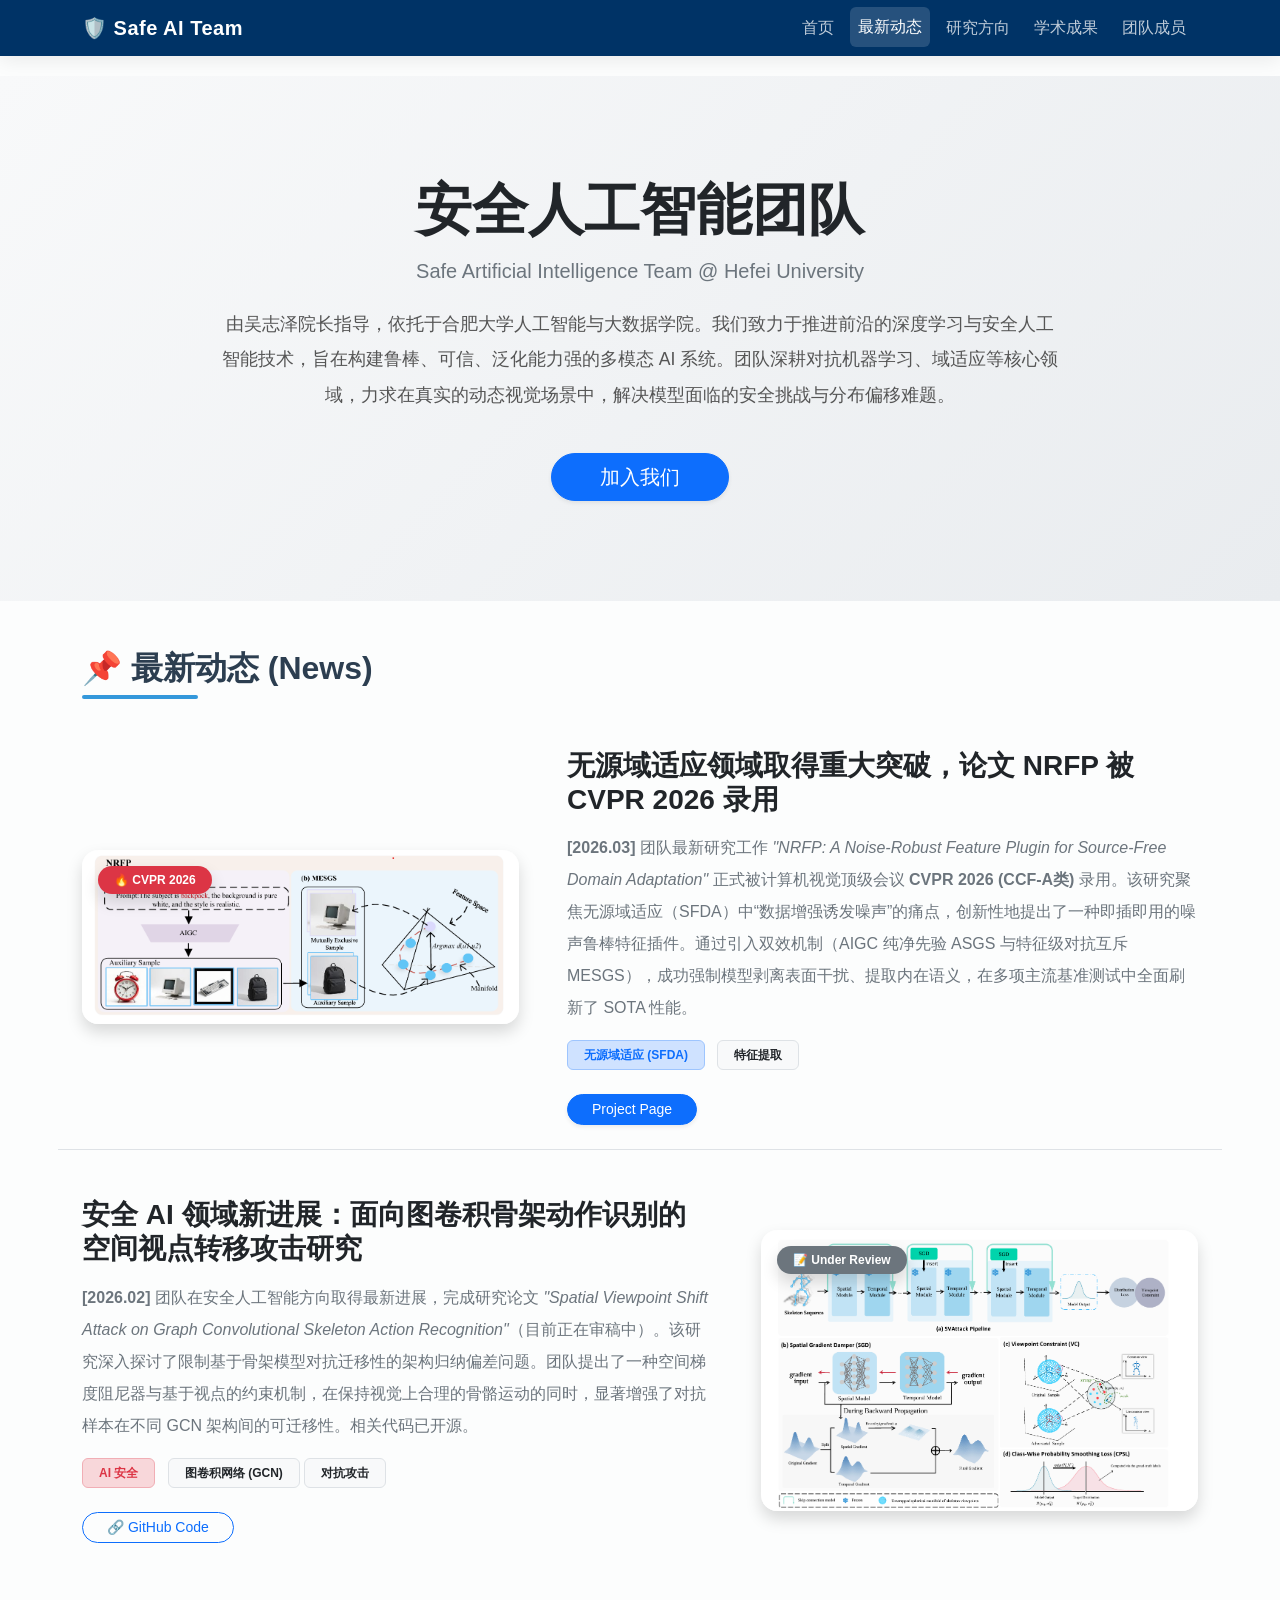
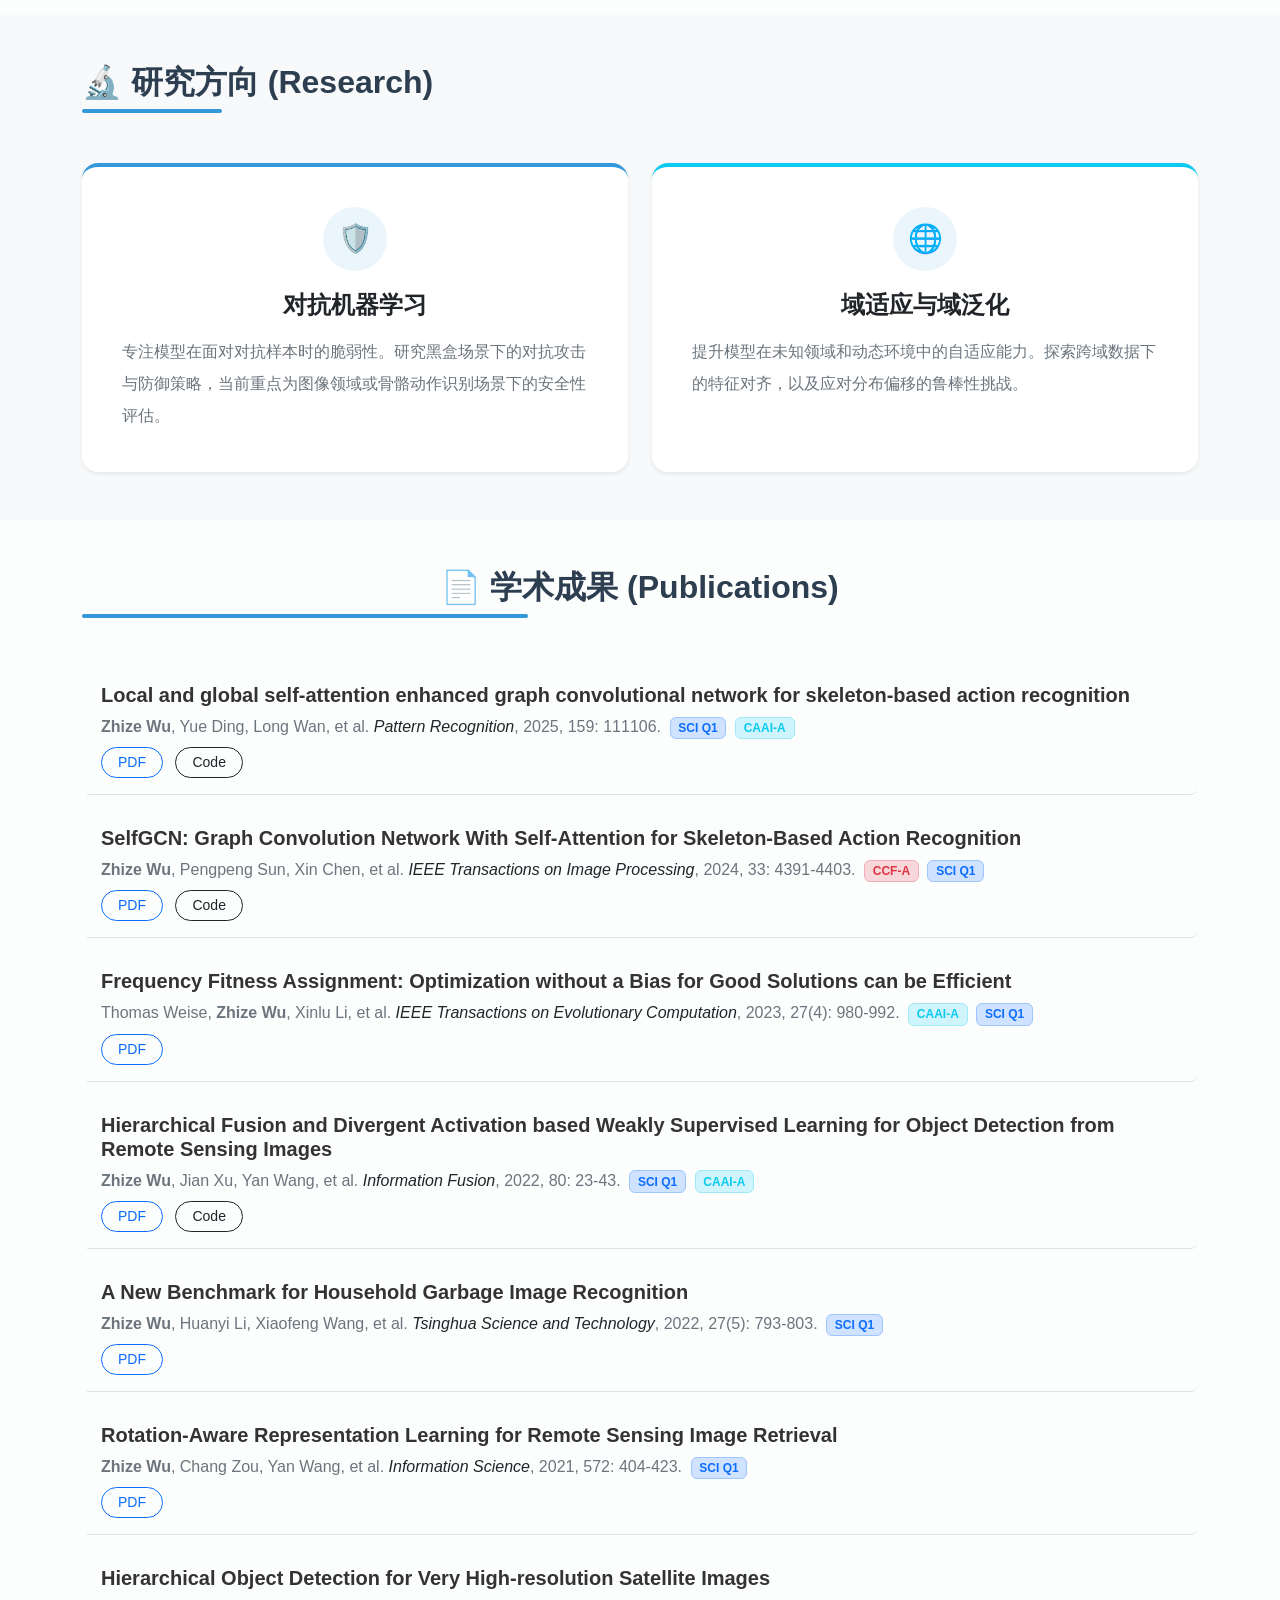
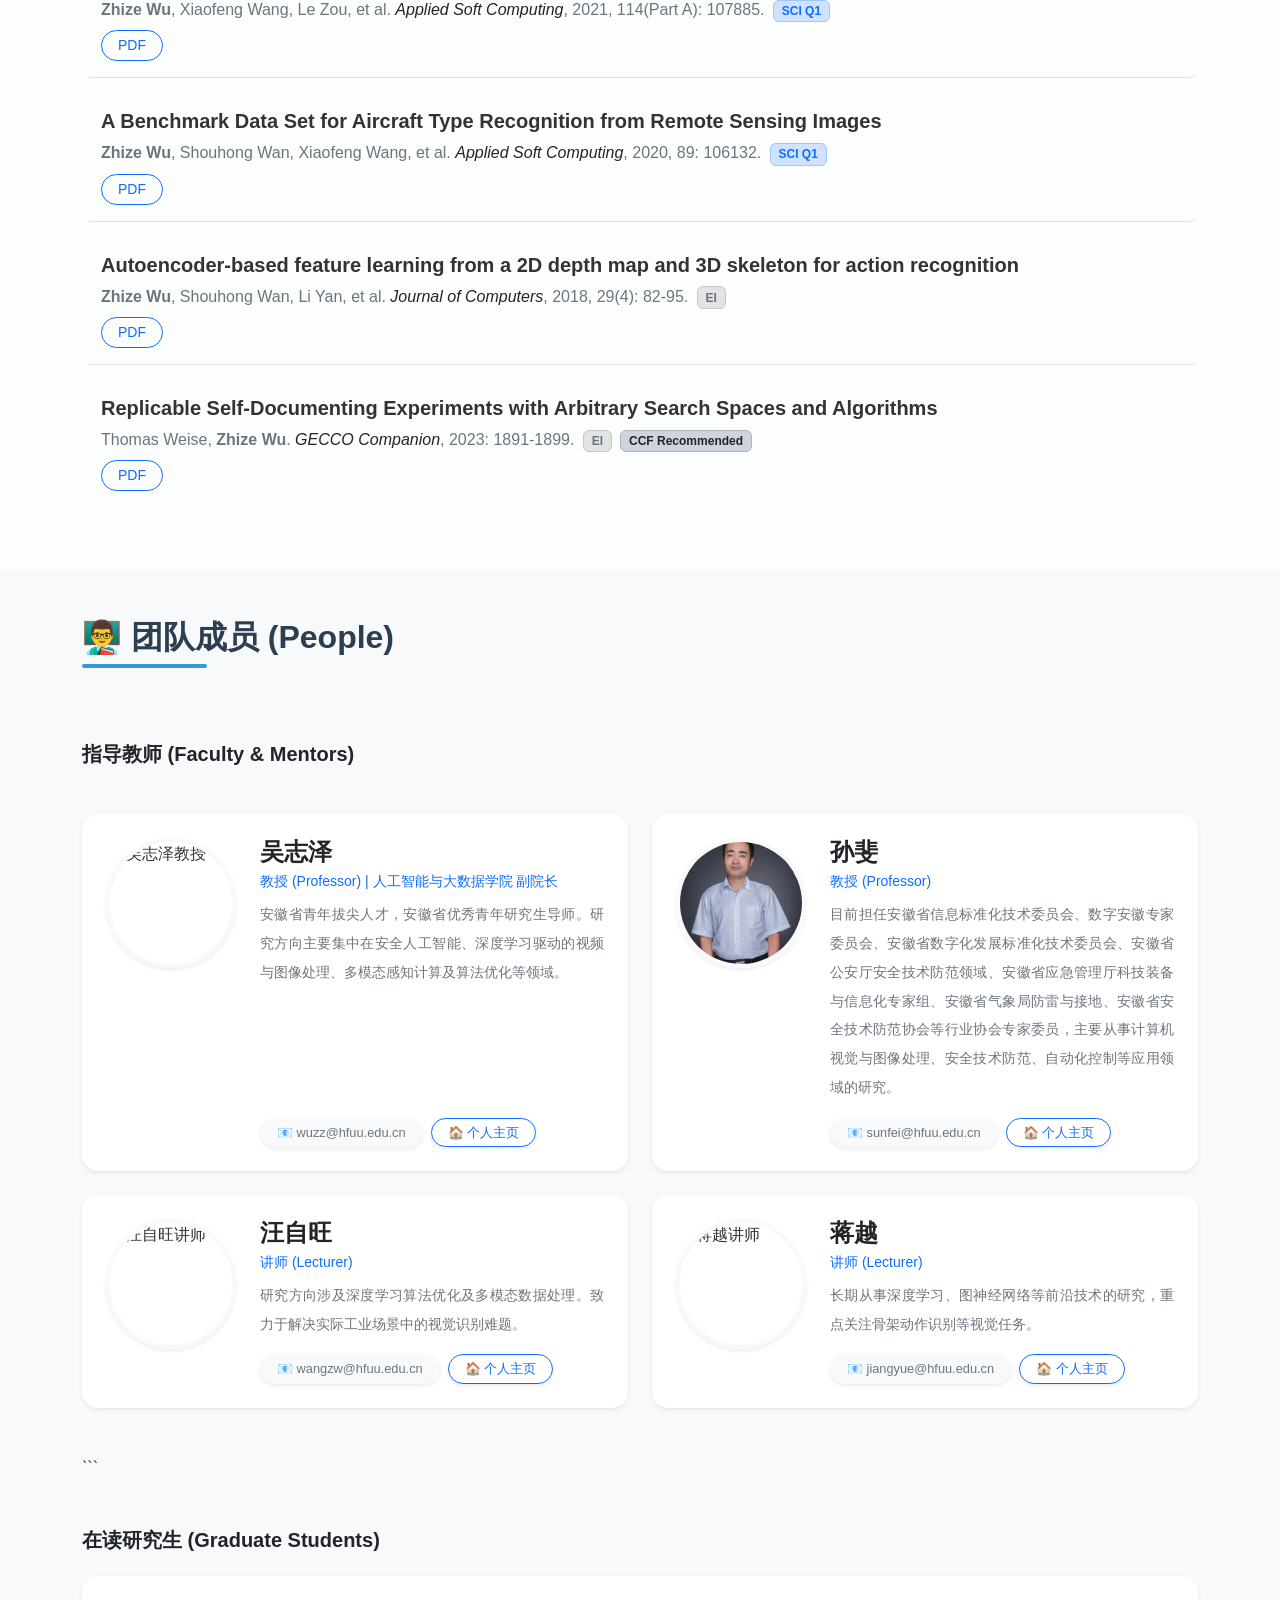
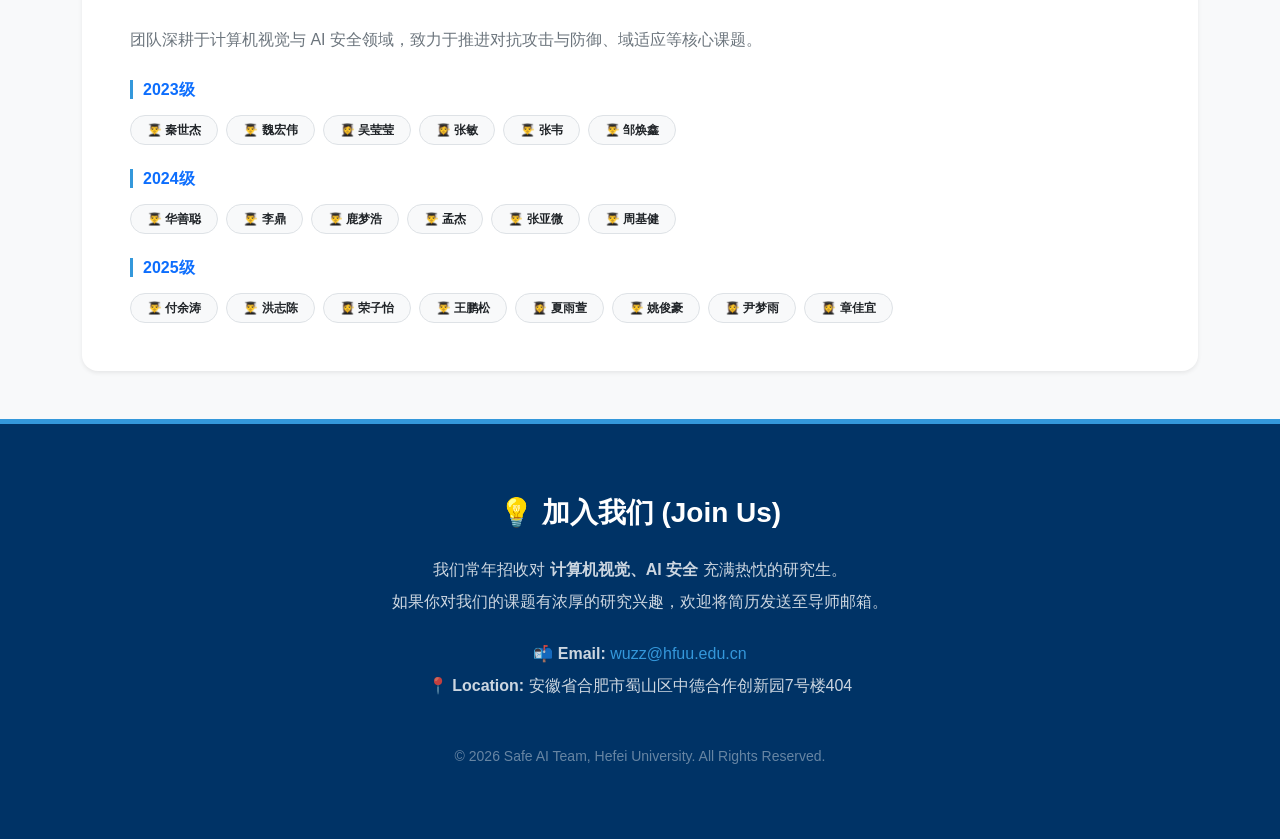
==== commit 5764f832: "Update index.html" ====
--- a/index.html
+++ b/index.html
@@ -414,7 +414,7 @@
                         <h4 class="fw-bold mb-1 text-dark">孙斐</h4>
                         <p class="text-primary small mb-2 fw-medium">教授 (Professor)</p>
                         <p class="text-secondary small lh-lg mb-3 flex-grow-1" style="text-align: justify; font-size: 0.9rem;">
-                            孙斐教授主要从事深度学习、计算机视觉等领域的研究工作。在国内外高水平期刊和会议上发表多篇学术论文。
+                            目前担任安徽省信息标准化技术委员会、数字安徽专家委员会、安徽省数字化发展标准化技术委员会、安徽省公安厅安全技术防范领域、安徽省应急管理厅科技装备与信息化专家组、安徽省气象局防雷与接地、安徽省安全技术防范协会等行业协会专家委员，主要从事计算机视觉与图像处理、安全技术防范、自动化控制等应用领域的研究。
                         </p>
                         <div class="d-flex flex-wrap justify-content-center justify-content-sm-start gap-2 mt-auto">
                             <a href="mailto:sunfei@hfuu.edu.cn" class="btn btn-sm btn-light text-secondary rounded-pill px-3 shadow-sm" style="font-size: 0.8rem;">📧 sunfei@hfuu.edu.cn</a>
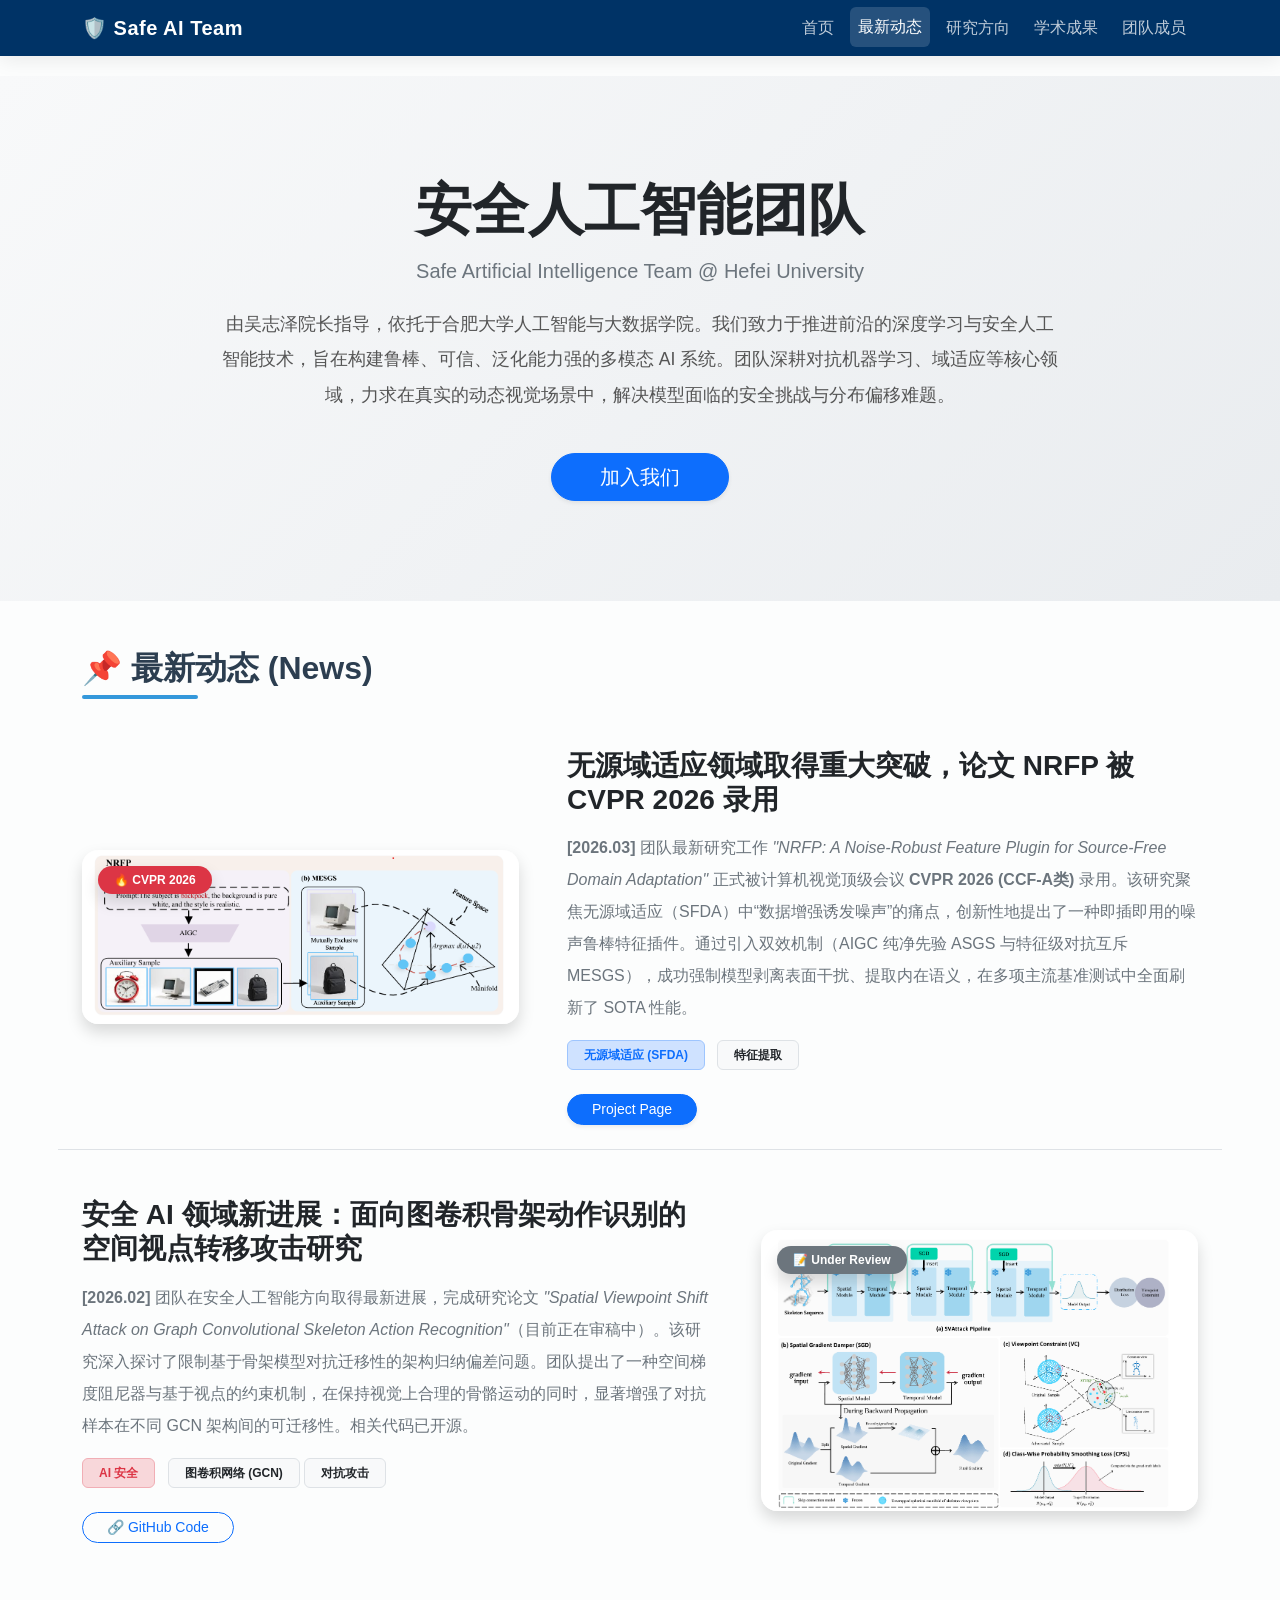
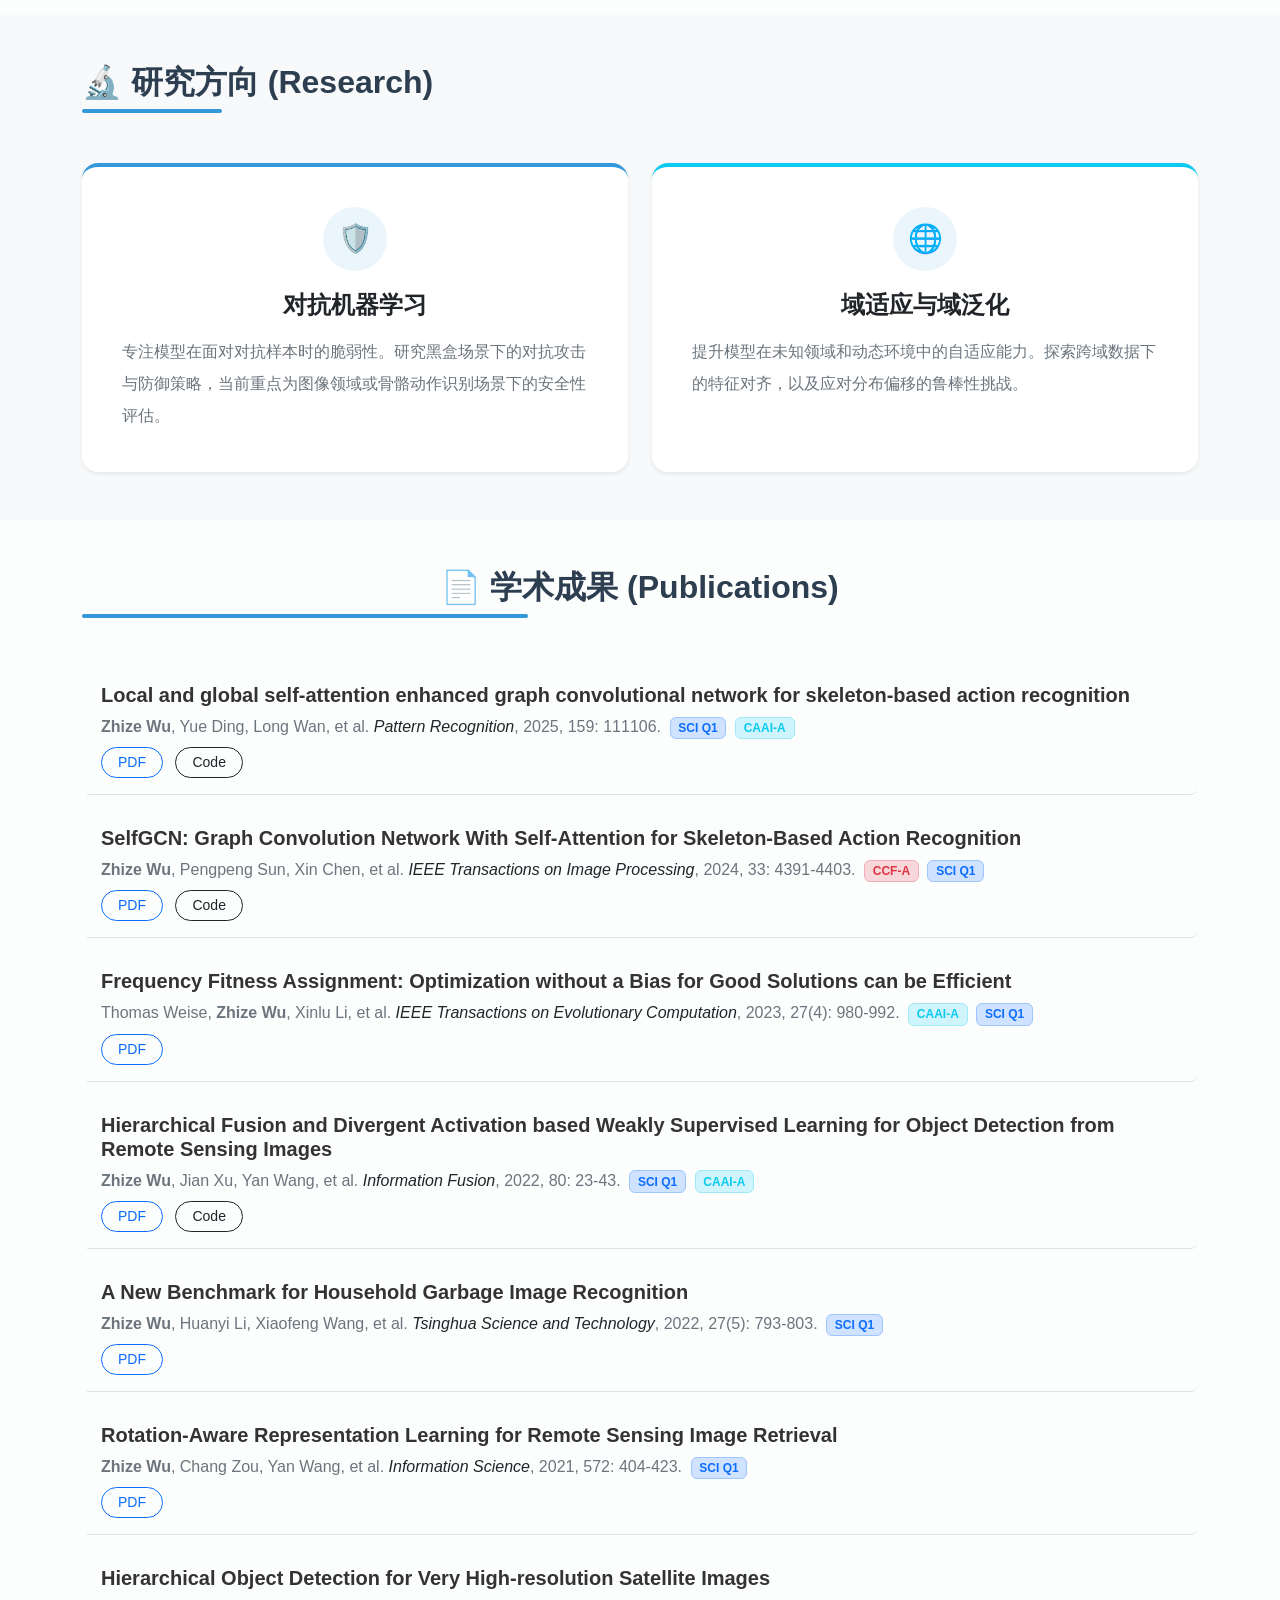
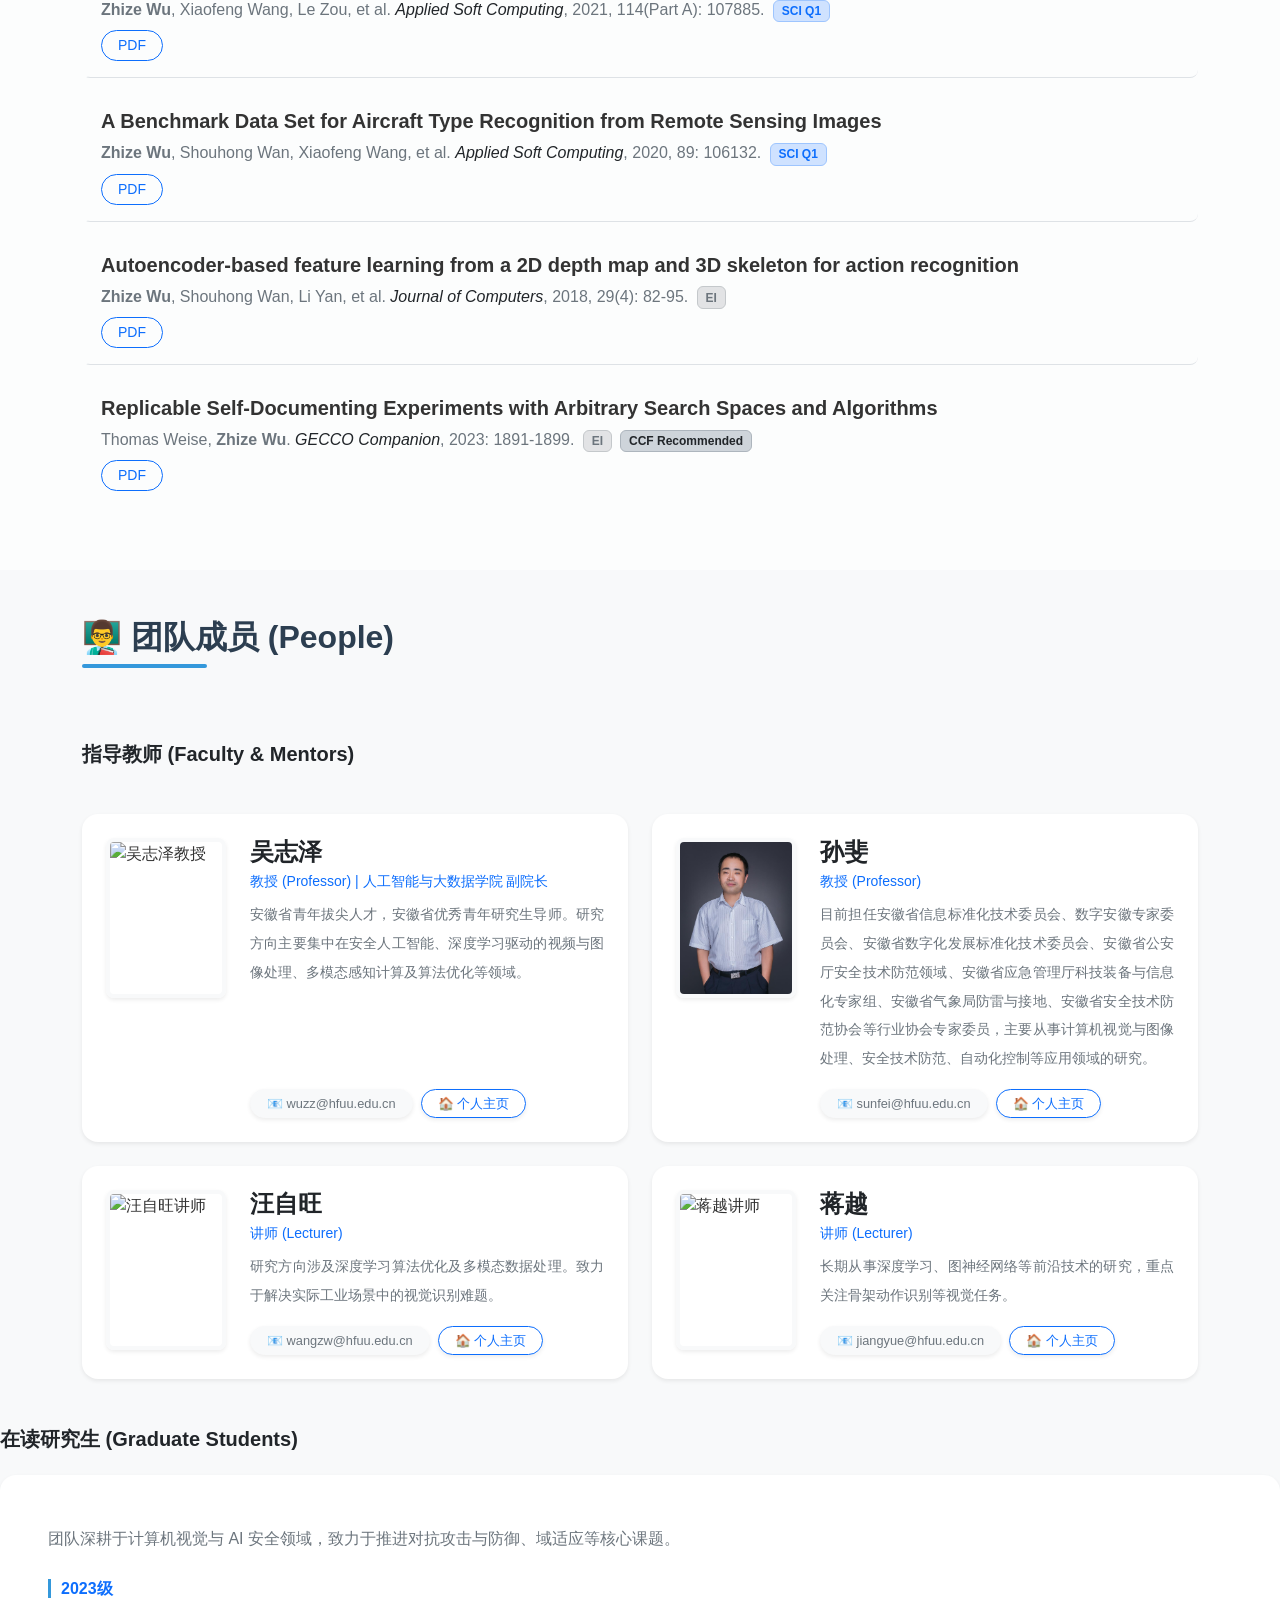
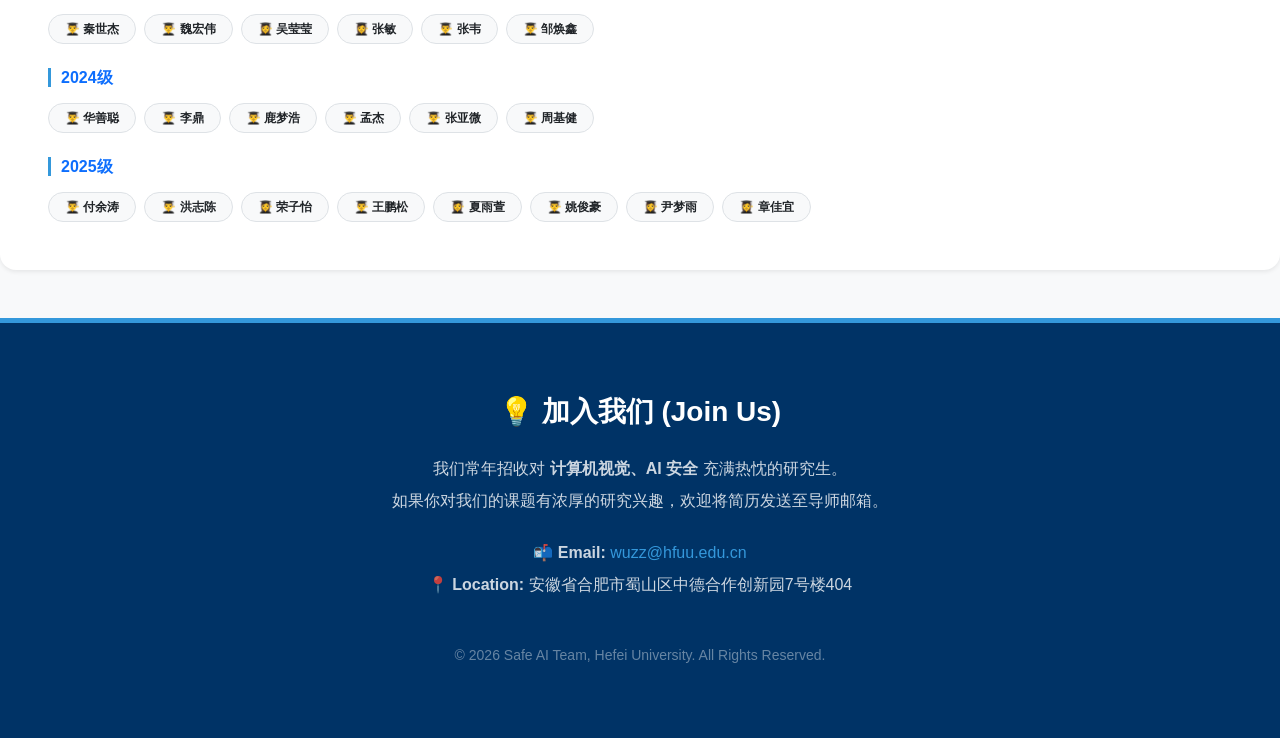
==== commit 37428a33: "Update index.html" ====
--- a/index.html
+++ b/index.html
@@ -390,7 +390,7 @@
             
             <div class="col-lg-6">
                 <div class="d-flex flex-column flex-sm-row align-items-center align-items-sm-start p-4 bg-white rounded-4 shadow-sm transition-hover h-100">
-                    <img src="assets/images/prof-wu.jpg" alt="吴志泽教授" class="rounded-circle shadow-sm mb-3 mb-sm-0 me-sm-4 flex-shrink-0" style="width: 130px; height: 130px; object-fit: cover; border: 4px solid #f8f9fa;">
+                    <img src="assets/images/prof-wu.jpg" alt="吴志泽教授" class="rounded-3 shadow-sm mb-3 mb-sm-0 me-sm-4 flex-shrink-0" style="width: 120px; height: 160px; object-fit: cover; border: 4px solid #f8f9fa;">
                     
                     <div class="text-center text-sm-start d-flex flex-column h-100">
                         <h4 class="fw-bold mb-1 text-dark">吴志泽</h4>
@@ -408,7 +408,7 @@
 
             <div class="col-lg-6">
                 <div class="d-flex flex-column flex-sm-row align-items-center align-items-sm-start p-4 bg-white rounded-4 shadow-sm transition-hover h-100">
-                    <img src="assets/images/prof-sun.jpg" alt="孙斐教授" class="rounded-circle shadow-sm mb-3 mb-sm-0 me-sm-4 flex-shrink-0" style="width: 130px; height: 130px; object-fit: cover; border: 4px solid #f8f9fa;">
+                    <img src="assets/images/prof-sun.jpg" alt="孙斐教授" class="rounded-3 shadow-sm mb-3 mb-sm-0 me-sm-4 flex-shrink-0" style="width: 120px; height: 160px; object-fit: cover; border: 4px solid #f8f9fa;">
                     
                     <div class="text-center text-sm-start d-flex flex-column h-100">
                         <h4 class="fw-bold mb-1 text-dark">孙斐</h4>
@@ -426,7 +426,7 @@
 
             <div class="col-lg-6">
                 <div class="d-flex flex-column flex-sm-row align-items-center align-items-sm-start p-4 bg-white rounded-4 shadow-sm transition-hover h-100">
-                    <img src="assets/images/prof-wang.jpg" alt="汪自旺讲师" class="rounded-circle shadow-sm mb-3 mb-sm-0 me-sm-4 flex-shrink-0" style="width: 130px; height: 130px; object-fit: cover; border: 4px solid #f8f9fa;">
+                    <img src="assets/images/prof-wang.jpg" alt="汪自旺讲师" class="rounded-3 shadow-sm mb-3 mb-sm-0 me-sm-4 flex-shrink-0" style="width: 120px; height: 160px; object-fit: cover; border: 4px solid #f8f9fa;">
                     
                     <div class="text-center text-sm-start d-flex flex-column h-100">
                         <h4 class="fw-bold mb-1 text-dark">汪自旺</h4>
@@ -444,7 +444,7 @@
 
             <div class="col-lg-6">
                 <div class="d-flex flex-column flex-sm-row align-items-center align-items-sm-start p-4 bg-white rounded-4 shadow-sm transition-hover h-100">
-                    <img src="assets/images/prof-jiang.jpg" alt="蒋越讲师" class="rounded-circle shadow-sm mb-3 mb-sm-0 me-sm-4 flex-shrink-0" style="width: 130px; height: 130px; object-fit: cover; border: 4px solid #f8f9fa;">
+                    <img src="assets/images/prof-jiang.jpg" alt="蒋越讲师" class="rounded-3 shadow-sm mb-3 mb-sm-0 me-sm-4 flex-shrink-0" style="width: 120px; height: 160px; object-fit: cover; border: 4px solid #f8f9fa;">
                     
                     <div class="text-center text-sm-start d-flex flex-column h-100">
                         <h4 class="fw-bold mb-1 text-dark">蒋越</h4>
@@ -460,7 +460,9 @@
                 </div>
             </div>
 
-        </div> ```
+        </div>
+
+        </div> 
 
             <h3 class="h5 mt-5 mb-4 fw-bold text-dark">在读研究生 (Graduate Students)</h3>
             <div class="card shadow-sm border-0 p-4 p-md-5">
